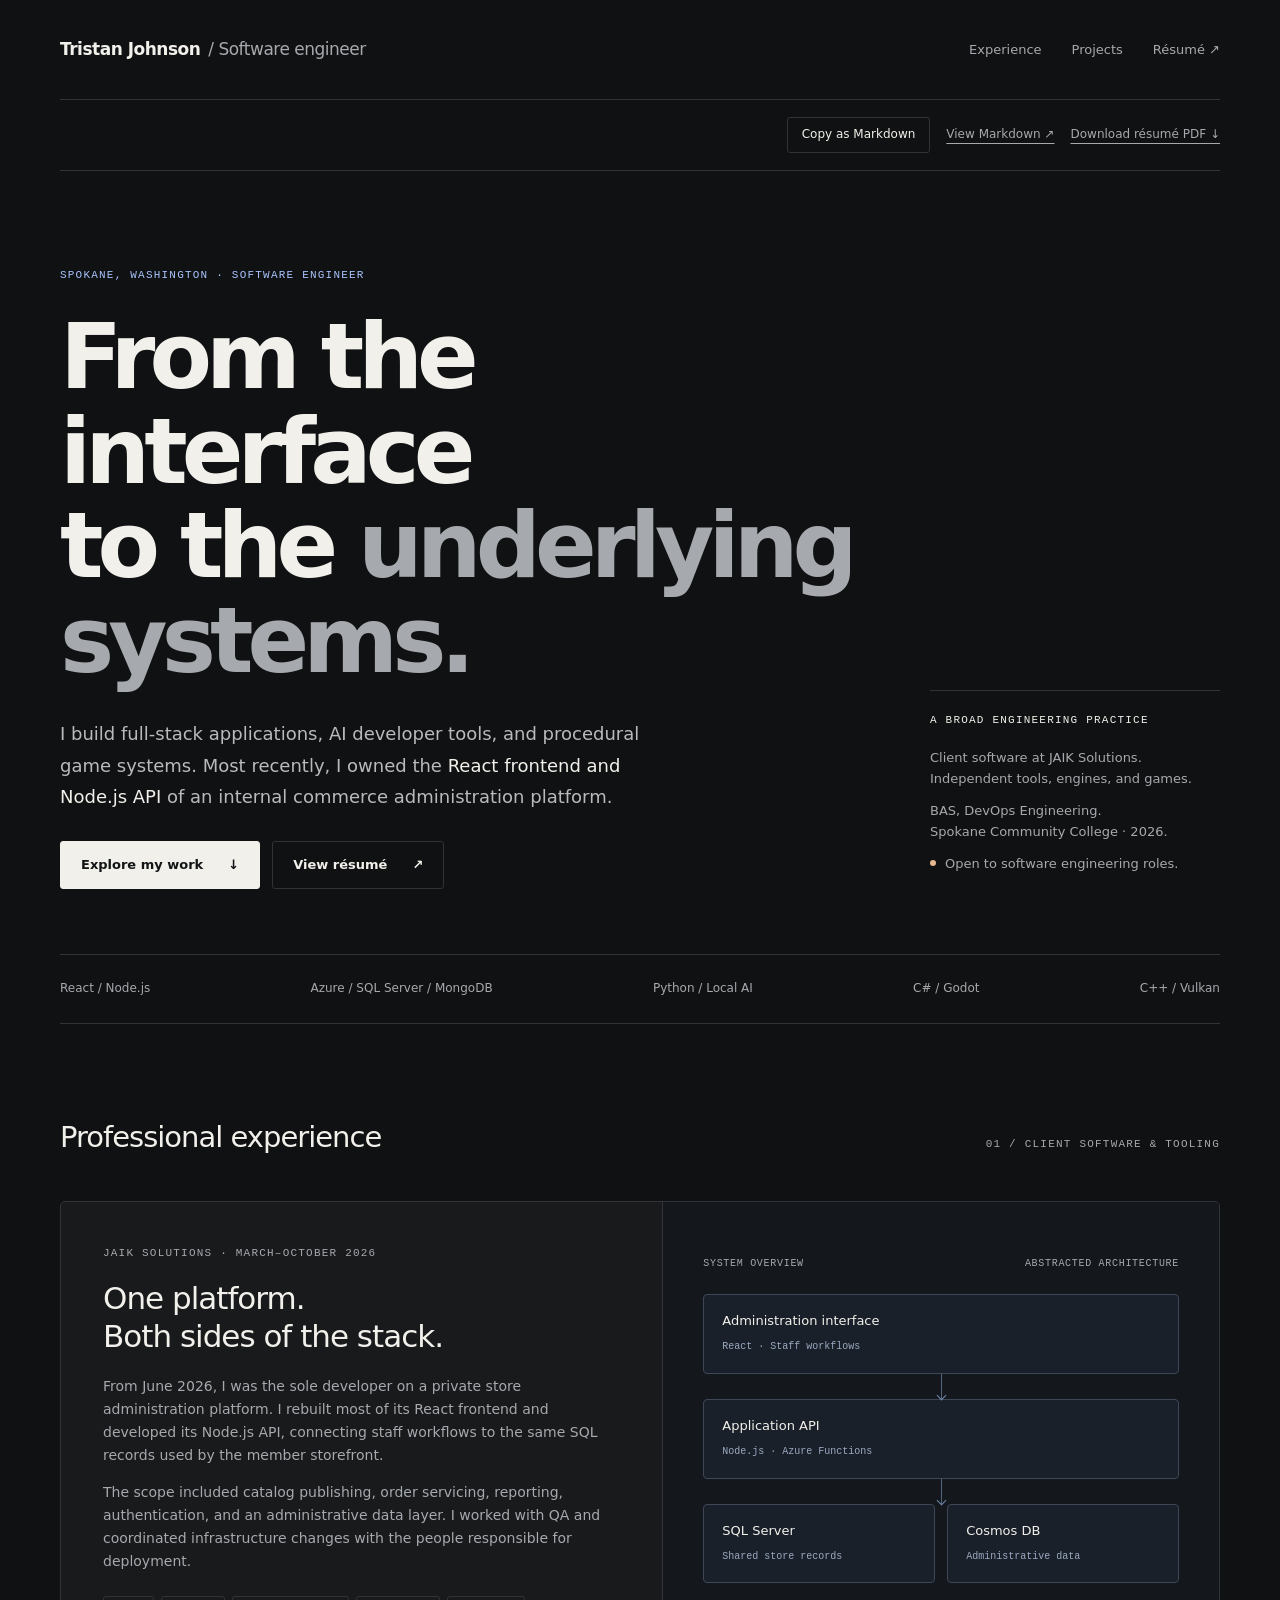
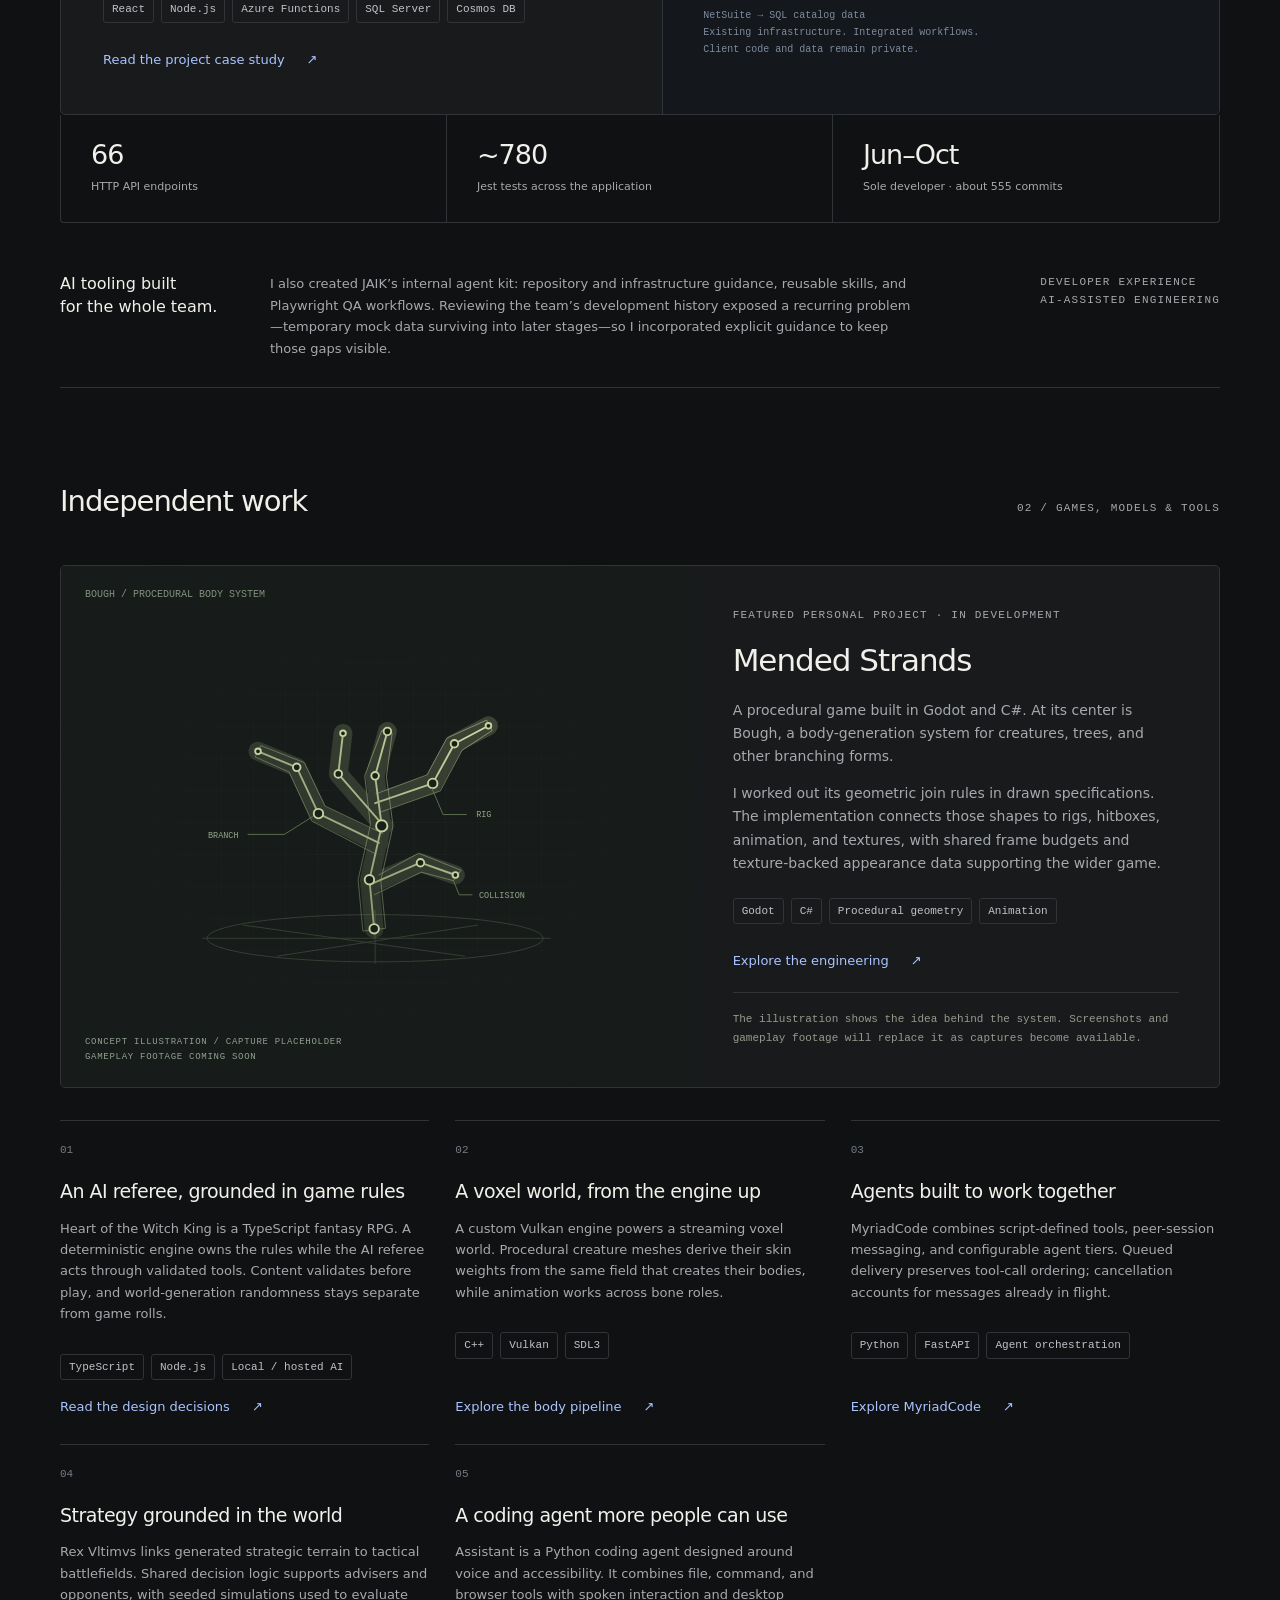
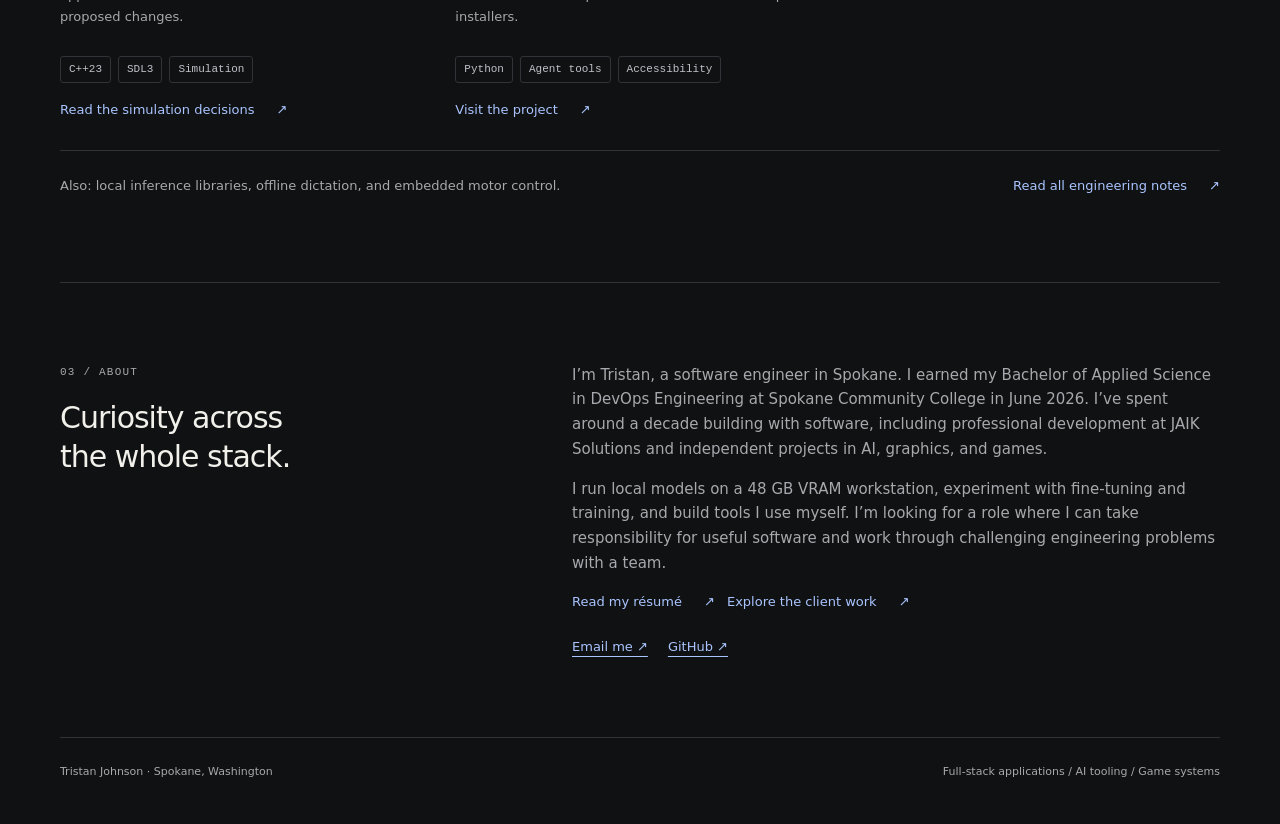
==== index.html @ 7dad7341 "Note teaching range on résumé Co-Authored-By: Claude Opus 5.5 <noreply@anthropic.com>" ====
<!doctype html>
<html lang="en">
<head>
<meta charset="utf-8"><meta name="viewport" content="width=device-width, initial-scale=1">
<meta name="description" content="Tristan Johnson, software engineer in Spokane. Full-stack applications, AI developer tools, and procedural game systems."><meta name="theme-color" content="#101112">
<title>Tristan Johnson — Software Engineer</title><link rel="stylesheet" href="assets/styles.css?v=ff74f25d9eb2">
</head>
<body>
<a class="skip" href="#main">Skip to content</a>
<div class="wrap">
<header class="nav"><a class="brand" href="index.html">Tristan Johnson<span>/ Software engineer</span></a><nav class="nav-links" aria-label="Main navigation"><a href="#work">Experience</a><a href="#projects">Projects</a><a href="resume.html">Résumé <span aria-hidden="true">↗</span></a></nav></header>
<div class="copy-tools portfolio-tools"><button class="print-button" type="button" data-copy-markdown>Copy as Markdown</button><a href="profile.md">View Markdown ↗</a><a href="Tristan-Johnson-Resume.pdf" download>Download résumé PDF ↓</a></div>
<main id="main">
<section class="hero" aria-labelledby="intro">
<div><p class="eyebrow">Spokane, Washington · Software engineer</p><h1 id="intro">From the interface<br>to the <span>underlying<br>systems.</span></h1><p class="hero-copy">I build full-stack applications, AI developer tools, and procedural game systems. Most recently, I owned the <strong>React frontend and Node.js API</strong> of an internal commerce administration platform.</p><div class="actions"><a class="button" href="#work">Explore my work <span aria-hidden="true">↓</span></a><a class="button secondary" href="resume.html">View résumé <span aria-hidden="true">↗</span></a></div></div>
<aside class="hero-aside" aria-label="Background"><span class="label">A broad engineering practice</span><p>Client software at JAIK Solutions.<br>Independent tools, engines, and games.</p><p>BAS, DevOps Engineering.<br>Spokane Community College · 2026.</p><p class="availability"><span class="dot" aria-hidden="true"></span>Open to software engineering roles.</p></aside>
</section>
<div class="capabilities" aria-label="Core technologies"><span>React / Node.js</span><span>Azure / SQL Server / MongoDB</span><span>Python / Local AI</span><span>C# / Godot</span><span>C++ / Vulkan</span></div>
<section class="section" id="work" aria-labelledby="work-heading">
<div class="section-head"><h2 id="work-heading">Professional experience</h2><span class="label">01 / Client software & tooling</span></div>
<article class="case">
<div class="case-copy"><span class="label">JAIK Solutions · March–October 2026</span><h3>One platform.<br>Both sides of the stack.</h3><p>From June 2026, I was the sole developer on a private store administration platform. I rebuilt most of its React frontend and developed its Node.js API, connecting staff workflows to the same SQL records used by the member storefront.</p><p>The scope included catalog publishing, order servicing, reporting, authentication, and an administrative data layer. I worked with QA and coordinated infrastructure changes with the people responsible for deployment.</p><div class="tags"><span>React</span><span>Node.js</span><span>Azure Functions</span><span>SQL Server</span><span>Cosmos DB</span></div><a class="text-link" href="case-study.html">Read the project case study <span aria-hidden="true">↗</span></a></div>
<div class="case-visual"><div class="diagram-head"><span>System overview</span><span>Abstracted architecture</span></div><div class="architecture" role="img" aria-label="React administration interface connects to a Node.js API on Azure Functions, which integrates with existing SQL Server records and administrative Cosmos DB data. NetSuite feeds catalog data into SQL Server."><div class="node"><strong>Administration interface</strong><span>React · Staff workflows</span></div><div class="connector"></div><div class="node"><strong>Application API</strong><span>Node.js · Azure Functions</span></div><div class="connector"></div><div class="data-nodes"><div class="node"><strong>SQL Server</strong><span>Shared store records</span></div><div class="node"><strong>Cosmos DB</strong><span>Administrative data</span></div></div></div><p class="diagram-caption">NetSuite → SQL catalog data<br>Existing infrastructure. Integrated workflows.<br>Client code and data remain private.</p></div>
</article>
<div class="metrics" aria-label="Project scope"><div class="metric"><strong>66</strong><span>HTTP API endpoints</span></div><div class="metric"><strong>~780</strong><span>Jest tests across the application</span></div><div class="metric"><strong>Jun–Oct</strong><span>Sole developer · about 555 commits</span></div></div>
<article class="agent-row"><h3>AI tooling built<br>for the whole team.</h3><p>I also created JAIK’s internal agent kit: repository and infrastructure guidance, reusable skills, and Playwright QA workflows. Reviewing the team’s development history exposed a recurring problem—temporary mock data surviving into later stages—so I incorporated explicit guidance to keep those gaps visible.</p><span class="label">Developer experience<br>AI-assisted engineering</span></article>
</section>
<section class="section" id="projects" aria-labelledby="projects-heading">
<div class="section-head"><h2 id="projects-heading">Independent work</h2><span class="label">02 / Games, models & tools</span></div>
<article class="feature">
<div class="feature-art"><span class="art-id">BOUGH / PROCEDURAL BODY SYSTEM</span>
<svg viewBox="0 0 540 330" xmlns="http://www.w3.org/2000/svg" role="img" aria-label="Illustrative branching skeleton representing procedural bodies; this is a conceptual placeholder, not gameplay."><defs><linearGradient id="branch" x1="0" y1="1" x2="1" y2="0"><stop stop-color="#6e8664"/><stop offset="1" stop-color="#d1dba2"/></linearGradient></defs><g stroke="#687a5d" fill="none" stroke-width="1" opacity=".4"><ellipse cx="268" cy="283" rx="178" ry="25"/><path d="M85 283H454M268 253v57"/><path d="M128 269L363 302M164 302l213-33"/></g><g fill="none" stroke="url(#branch)" stroke-linejoin="round" stroke-linecap="round"><path stroke-width="20" opacity=".2" d="M267 273L262 221L275 164L268 111L281 64M272 182L208 151L185 102L144 85M268 140L329 119L352 77L388 58M263 226L316 203L353 216M277 164L229 109L234 66"/><path stroke-width="2" d="M267 273L262 221L275 164L268 111L281 64M272 182L208 151L185 102L144 85M268 140L329 119L352 77L388 58M263 226L316 203L353 216M277 164L229 109L234 66"/><path stroke-width="1" opacity=".55" d="M255 275L250 221L263 163L257 111L275 63L286 66L280 112L287 164L274 222L279 272ZM269 194L201 159L177 107L141 91L147 79L193 97L215 143L276 172M269 130L323 110L344 71L386 52L392 63L360 84L337 127L272 150M272 216L314 193L359 211L351 222L317 213L267 237"/></g><g fill="#18201b" stroke="#c5d29d" stroke-width="2"><circle cx="267" cy="273" r="5"/><circle cx="262" cy="221" r="5"/><circle cx="275" cy="164" r="6"/><circle cx="268" cy="111" r="4"/><circle cx="281" cy="64" r="4"/><circle cx="208" cy="151" r="5"/><circle cx="185" cy="102" r="4"/><circle cx="144" cy="85" r="3"/><circle cx="329" cy="119" r="5"/><circle cx="352" cy="77" r="4"/><circle cx="388" cy="58" r="3"/><circle cx="316" cy="203" r="4"/><circle cx="353" cy="216" r="3"/><circle cx="229" cy="109" r="4"/><circle cx="234" cy="66" r="3"/></g><g fill="#93a48a" font-family="monospace" font-size="9"><text x="91" y="177">BRANCH</text><text x="375" y="155">RIG</text><text x="378" y="240">COLLISION</text></g><g fill="none" stroke="#607151" stroke-width="1"><path d="M133 173H172L202 154"/><path d="M365 152H340L328 124"/><path d="M371 237H357L351 222"/></g></svg>
<span class="art-label">Concept illustration / capture placeholder<br>Gameplay footage coming soon</span></div>
<div class="feature-copy"><span class="label">Featured personal project · In development</span><h3>Mended Strands</h3><p>A procedural game built in Godot and C#. At its center is Bough, a body-generation system for creatures, trees, and other branching forms.</p><p>I worked out its geometric join rules in drawn specifications. The implementation connects those shapes to rigs, hitboxes, animation, and textures, with shared frame budgets and texture-backed appearance data supporting the wider game.</p><div class="tags"><span>Godot</span><span>C#</span><span>Procedural geometry</span><span>Animation</span></div><a class="text-link" href="engineering.html#mended-strands">Explore the engineering <span aria-hidden="true">↗</span></a><p class="capture-note">The illustration shows the idea behind the system. Screenshots and gameplay footage will replace it as captures become available.</p></div>
</article>
<div class="project-grid">
<article class="project"><span class="number">01</span><h3>An AI referee, grounded in game rules</h3><p>Heart of the Witch King is a TypeScript fantasy RPG. A deterministic engine owns the rules while the AI referee acts through validated tools. Content validates before play, and world-generation randomness stays separate from game rolls.</p><div class="tags"><span>TypeScript</span><span>Node.js</span><span>Local / hosted AI</span></div><a class="text-link" href="engineering.html#heart-of-the-witch-king">Read the design decisions <span aria-hidden="true">↗</span></a></article>
<article class="project"><span class="number">02</span><h3>A voxel world, from the engine up</h3><p>A custom Vulkan engine powers a streaming voxel world. Procedural creature meshes derive their skin weights from the same field that creates their bodies, while animation works across bone roles.</p><div class="tags"><span>C++</span><span>Vulkan</span><span>SDL3</span></div><a class="text-link" href="engineering.html#necromyth">Explore the body pipeline <span aria-hidden="true">↗</span></a></article>
<article class="project"><span class="number">03</span><h3>Agents built to work together</h3><p>MyriadCode combines script-defined tools, peer-session messaging, and configurable agent tiers. Queued delivery preserves tool-call ordering; cancellation accounts for messages already in flight.</p><div class="tags"><span>Python</span><span>FastAPI</span><span>Agent orchestration</span></div><a class="text-link" href="engineering.html#myriadcode">Explore MyriadCode <span aria-hidden="true">↗</span></a></article>
<article class="project"><span class="number">04</span><h3>Strategy grounded in the world</h3><p>Rex Vltimvs links generated strategic terrain to tactical battlefields. Shared decision logic supports advisers and opponents, with seeded simulations used to evaluate proposed changes.</p><div class="tags"><span>C++23</span><span>SDL3</span><span>Simulation</span></div><a class="text-link" href="engineering.html#rex-vltimvs">Read the simulation decisions <span aria-hidden="true">↗</span></a></article>
<article class="project"><span class="number">05</span><h3>A coding agent more people can use</h3><p>Assistant is a Python coding agent designed around voice and accessibility. It combines file, command, and browser tools with spoken interaction and desktop installers.</p><div class="tags"><span>Python</span><span>Agent tools</span><span>Accessibility</span></div><a class="text-link" href="https://tristan367.github.io/basicagent/">Visit the project <span aria-hidden="true">↗</span></a></article>
</div>
<div class="more-work"><p>Also: local inference libraries, offline dictation, and embedded motor control.</p><a class="text-link" href="engineering.html">Read all engineering notes <span aria-hidden="true">↗</span></a></div>
</section>
<section class="about" aria-labelledby="about-heading"><div><span class="label">03 / About</span><h2 id="about-heading">Curiosity across<br>the whole stack.</h2></div><div><p>I’m Tristan, a software engineer in Spokane. I earned my Bachelor of Applied Science in DevOps Engineering at Spokane Community College in June 2026. I’ve spent around a decade building with software, including professional development at JAIK Solutions and independent projects in AI, graphics, and games.</p><p>I run local models on a 48 GB VRAM workstation, experiment with fine-tuning and training, and build tools I use myself. I’m looking for a role where I can take responsibility for useful software and work through challenging engineering problems with a team.</p><div class="actions"><a class="text-link" href="resume.html">Read my résumé <span aria-hidden="true">↗</span></a><a class="text-link" href="case-study.html">Explore the client work <span aria-hidden="true">↗</span></a></div><div class="contact-links"><a href="mailto:t_johnson367@outlook.com">Email me ↗</a><a href="https://github.com/Tristan367">GitHub ↗</a></div></div></section>
</main><footer class="footer"><span>Tristan Johnson · Spokane, Washington</span><span>Full-stack applications / AI tooling / Game systems</span></footer>
</div><script src="assets/copy-markdown.js?v=fa5943f77bb5" defer></script><script src="assets/copy-markdown.js?v=fa5943f77bb5" defer></script><script src="assets/copy-markdown.js?v=fa5943f77bb5" defer></script><script src="assets/copy-markdown.js?v=fa5943f77bb5" defer></script><script src="assets/copy-markdown.js?v=fa5943f77bb5" defer></script><script src="assets/copy-markdown.js?v=fa5943f77bb5" defer></script><script src="assets/copy-markdown.js?v=fa5943f77bb5" defer></script><script src="assets/copy-markdown.js?v=fa5943f77bb5" defer></script><script src="assets/copy-markdown.js?v=fa5943f77bb5" defer></script><script src="assets/copy-markdown.js?v=fa5943f77bb5" defer></script><script src="assets/copy-markdown.js?v=fa5943f77bb5" defer></script><script src="assets/copy-markdown.js?v=fa5943f77bb5" defer></script><script src="assets/copy-markdown.js?v=fa5943f77bb5" defer></script><script id="markdown-source" type="application/json">"# Tristan Johnson\n\nSpokane, Washington \u00b7 t_johnson367@outlook.com \u00b7 509-944-0379 \u00b7 [GitHub](https://github.com/Tristan367) \u00b7 [Portfolio](https://tristan367.github.io/portfolio/)\n\nFull-stack developer. Most recently the sole developer of a company's internal store administration platform: React frontend, Node.js API, and the integration with a production SQL Server database owned by other people. I've been writing software for about ten years, three of them professionally. On my own time I build game engines, procedural systems, and AI developer tools.\n\n## Experience\n\n### JAIK Solutions \u00b7 Full-Stack Developer (Contract)\n\n**March 2026\u2013October 2026 \u00b7 Spokane, Washington**\n\nSole developer from June 2026 on a client's Store Admin platform, which staff use to run a membership storefront's catalog, orders, and reporting. Took over a mock-data prototype, rebuilt most of the frontend, and wrote nearly all of the backend (about 390 of 490 frontend and 165 of 190 backend commits).\n\n- Built a Node.js API on Azure Functions (66 endpoints behind Azure API Management) and moved all 15 of its data layers from seed data to Cosmos DB/Mongoose, with optimistic locking for concurrent edits.\n- Built the publish path from admin drafts into the SQL Server tables the live storefront reads, covering products, prices, variations, bundles, and visibility rules, and invalidated the storefront's Redis cache only when members would see the change.\n- Designed price and stock resolution as admin override, then SQL, then \"unknown,\" never zero, so items without a stock record weren't silently pulled from sale.\n- Made deployed failures visible: a database outage returns a 503 instead of quietly serving demo data. Tracked down a Cosmos DB retryable-writes incompatibility that was breaking every save.\n- Fixed an inverted wildcard check in the permission logic and restricted the developer auth bypass to local environments. Maintained Entra ID/MSAL sign-in and JWT validation.\n- Wrote the team's agent instructions and Playwright QA tooling for AI-assisted development, aimed at a failure I kept seeing: generated code that reports success without actually doing the work.\n\n### VectorNW \u00b7 Web/Game Developer\n\n**October 2024\u2013March 2026 \u00b7 Spokane, Washington**\n\n- Built the frontend of lomp.ai, an early-stage AI marketplace, in Next.js and React from the designer's specs and mockups, deployed on AWS Amplify.\n- Wrote Fetch, the site's browser game, in vanilla JavaScript rendered entirely with CSS, with no canvas: a dog with drag, friction, and skid animations, pixel-perfect collisions, timed levels, and lives.\n- Made pickups cheap by checking only nearby cells of a spatial grid, using a precomputed circle of tile offsets around the player instead of measuring the distance to every bone each frame.\n\n### JAIK Solutions \u00b7 Full-Stack Web Developer\n\n**May 2022\u2013May 2023 \u00b7 Spokane, Washington**\n\n- Built React pages from an existing prototype and implemented Node.js API methods on a small team.\n\n**Also:** Guitar Instructor, Rock School NW, August 2024\u2013March 2026. Taught students from age seven to their sixties.\n\n## Projects\n\n**Mended Strands** \u00b7 Godot, C#. A game built around procedural creatures: one branching body description generates each creature's mesh, skeleton, hitboxes, animation, and textures, so they stay consistent.\n\n**Heart of the Witch King** \u00b7 TypeScript, Node.js, local LLMs. An RPG where a language model narrates but can't cheat: it acts only through validated tools, and a deterministic rules engine decides what actually happens. Runs on local or hosted models.\n\n**Necromyth** \u00b7 C++, Vulkan, SDL3. A voxel game on my own Vulkan engine. Creature skin weights come from the same scalar field that generates the body's surface.\n\n**AI tooling** \u00b7 Python, FastAPI. MyriadCode, a self-hosted multi-agent coding tool that keeps tool calls ordered across messaging and cancellation, and [Assistant](https://tristan367.github.io/basicagent/), a voice-driven coding agent for people who don't use a terminal or mouse.\n\n## Skills\n\n**Web and data:** React, Node.js, REST APIs, Azure Functions, API Management, SQL Server, Cosmos DB/MongoDB, Mongoose, Knex, Redis\n\n**Languages and tools:** JavaScript, TypeScript, Python, C#, C++, Jest, Playwright, Azure DevOps CI, Git, Linux, Godot, Vulkan\n\n## Education\n\n**BAS, DevOps Engineering** (2026) and **AAS, Software Development** (2022) \u00b7 Spokane Community College\n\n\n---\n\n# Store administration, across the stack\n\n**JAIK Solutions \u00b7 Client project \u00b7 June\u2013October 2026**\n\n## The assignment\n\nAn internal store administration app needed to connect staff workflows to an existing member storefront. Its early React prototype relied on mock data. The underlying SQL Server database and infrastructure were already in place, with ownership shared across other team members.\n\nFrom June 2026, I was the sole developer on the administration platform. I rebuilt most of the frontend and developed its Node.js backend almost entirely from scratch. My scope covered the application and its integrations; database schema and production infrastructure permissions remained with their existing owners.\n\n## What I built\n\n- A React interface and an Azure Functions API with approximately 66 HTTP endpoints.\n- Product editing, persistent drafts, autosave, version history, and publishing to the records used by the member storefront.\n- Order placement and servicing for support staff, including order history, cancellations, refunds, and re-ships.\n- Store reporting, product statistics, and settings.\n- An administrative data layer in Azure Cosmos DB using its MongoDB API, integrated with the existing SQL Server system of record and NetSuite-fed catalog data.\n- Authentication and permission-aware workflows, maintained with the company\u2019s Microsoft identity infrastructure.\n\n## The integration problem\n\nSaving an administrative draft and publishing a change to the storefront are different operations. The administration app held editorial and workflow data in its own store, while the member-facing application consumed shared SQL records.\n\nI traced that path across the applications and implemented publishing behavior that moved the intended changes into the storefront\u2019s data, including cache invalidation when appropriate. I coordinated dependencies and environment changes with the teammates who controlled those systems.\n\n## Keeping temporary behavior visible\n\nSome dependencies were still being built, so mock data helped unblock interface development. Over a long development cycle, however, a temporary fallback can start to look like a working integration.\n\nI replaced prototype seed-data paths with persistent storage and real data sources. I also made failure behavior explicit: local development could use a fallback, while deployed database failures needed to surface as failures rather than silently return demonstration data.\n\nThat lesson informed a separate internal agent kit I created for the team. It brought together repository guidance, reusable skills, and Playwright QA workflows, with explicit attention to mock data and operations that appeared successful without completing their work.\n\n## Delivery and collaboration\n\nI worked with the client\u2019s QA process and maintained automated coverage in an application containing approximately 780 Jest tests. When I needed database or deployment changes, I prepared specific handoffs for the people with the required permissions.\n\nBy October 2026, the application was feature-complete and in QA. The result was an integrated administration platform in place of the disconnected prototype, with the frontend, API, and data workflows brought together under my development ownership.\n\n## Technology\n\nReact 18 \u00b7 Node.js \u00b7 Azure Functions \u00b7 Azure API Management \u00b7 SQL Server \u00b7 Azure Cosmos DB / MongoDB API \u00b7 Mongoose \u00b7 Knex \u00b7 Microsoft Entra ID / MSAL \u00b7 Jest \u00b7 Testing Library \u00b7 Playwright \u00b7 Azure DevOps\n\n*This summary describes my technical contributions at a high level. It omits client identity, private source code, customer data, and internal schema and endpoint details.*\n\n\n---\n\n# Engineering decisions behind the projects\n\nThe interesting part of a project is often the decision that makes several systems work together. These are selected examples from my independent work, alongside the professional application described in my client case study.\n\n## Mended Strands: one body description, several connected systems\n\n**Godot \u00b7 C# \u00b7 Procedural geometry \u00b7 In development**\n\nBough describes branching forms such as creatures and trees. Geometry, rigs, collision shapes, animation, and surface patterns are connected through that representation. Changing a body needs to produce a usable result across those systems.\n\nI worked out geometric join rules in drawn specifications: limbs leaving faces or edges, branching end faces, insets, and curved limbs. The implementation includes explicit rules for building those connections. This keeps the shape system extensible beyond a small collection of fixed creature templates.\n\nPerformance is another design constraint. Main-thread construction and uploads share a named frame budget. Per-body appearance values live in a texture-backed table, avoiding the engine\u2019s limited instance-uniform allocation for that data. Seeded world generation and delta saves keep generated content separate from changes made during play.\n\n## Heart of the Witch King: a model can narrate without owning the rules\n\n**TypeScript \u00b7 Node.js \u00b7 Zod \u00b7 Local and hosted models \u00b7 In development**\n\nA language model can describe a room or decide what an innkeeper says. Combat, inventory, travel, and the effects of actions still need consistent rules. The AI referee interacts through tools; the engine owns the resulting state changes.\n\nThe TypeScript project connects to models over a configurable HTTP adapter using a common chat-completions format. That supports local servers such as Ollama or llama.cpp as well as hosted providers. It does not require a TypeScript-native inference binding.\n\nContent loads through a common mod pipeline with explicit define, replace, patch, and remove operations. Zod schemas, dependency checks, and reference validation catch malformed content before play. World-generation randomness is separate from live game rolls, so exploring a generated location does not consume the dice stream reserved for later actions. Node\u2019s test runner and dedicated simulation tools support the growing rules engine.\n\nMy earlier RPG experiments include local image generation and model fine-tuning; those should be distinguished from features currently integrated into this TypeScript version.\n\n## Necromyth: generate skinning from the same field as the body\n\n**C++ \u00b7 Vulkan \u00b7 SDL3 \u00b7 Procedural animation \u00b7 In development**\n\nA parameterized skeleton contributes to a scalar field. Marching cubes turns that field into a connected surface, and the contributions of the bones provide the skin weights. The mesh and the rig share the same underlying construction.\n\nAnimation uses bone roles, such as thigh, foot, spine, or wing, so behavior can apply across differently shaped bodies. The wider game combines streaming density-field terrain with cubic construction blocks and saves player edits as differences from the generated world.\n\nThe Vulkan renderer is a separate engine project. The game\u2019s simulation has also been separated from rendering in several systems. Multiplayer remains an architectural direction; the project status document explicitly identifies the server as a stub, so I do not present it as a working multiplayer game.\n\n## MyriadCode: agents that collaborate without corrupting their conversations\n\n**Python \u00b7 FastAPI \u00b7 SQLite \u00b7 HTMX \u00b7 Agent orchestration**\n\nMyriadCode supports custom tools defined by shell scripts and JSON schemas, peer-session messages, and configurable subagent tiers with their own models, tools, and concurrency limits.\n\nMessage delivery has to preserve the relationship between a model\u2019s tool calls and their results. Busy sessions receive queued messages at turn boundaries. Cancellation also needs to stop an exchange from restarting itself: an already-running sender must not wake another session after the stop operation has cleared its mailbox.\n\nThe interface has its own engineering constraints. Streaming output, expanding blocks, and restored history need to preserve the reader\u2019s position. The project documents the layout invariants behind that behavior and includes browser checks for transcript anchoring.\n\n## Rex Vltimvs: the tactical battle inherits the strategic terrain\n\n**C++23 \u00b7 SDL3 \u00b7 Simulation \u00b7 In development**\n\nThe grand-strategy game generates a world and samples tactical terrain from the location where armies meet. A river on the strategic map therefore constrains the corresponding battle.\n\nShared decision logic supports the adviser, bots, and opponents. The development record includes comparing changes across seeded campaigns and removing a proposed behavior after the measurements did not support it. The value is in making world generation, pathfinding, tactical rules, and strategic decisions agree.\n\n## Assistant: accessibility shapes the architecture\n\n**Python \u00b7 FastAPI \u00b7 Voice interaction \u00b7 Desktop packaging**\n\nAssistant is a coding agent designed for people who may not use a terminal or mouse. Spoken input, local speech output, project management, and installers are part of the main experience.\n\nA project manager handles application-level actions, while each project has its own focused coding assistant. Browser actions can run as a sequence and report outcomes, gathering diagnostic information when an interaction fails. These choices reduce the number of implementation details the user has to manage.\n\n[Visit the Assistant project](https://tristan367.github.io/basicagent/).\n\n## Local inference utilities: persistence and backend boundaries\n\n**ChatGGUF \u00b7 C# / LLamaSharp \u00b7 ImageGGUF \u00b7 Python / stable-diffusion.cpp**\n\nChatGGUF manages local chat sessions and model backend choices. Persisted chat history is the conversation source of truth; cached model state can be reused only when its fingerprint still matches the relevant settings and history. That separates conversational correctness from the performance benefit of loading a KV cache.\n\nImageGGUF exposes local image generation as a library and HTTP service, including progress and busy-state reporting. These are supporting inference tools, separate from the current TypeScript RPG\u2019s HTTP model adapter.\n\n## Soapbox and embedded work: software meets the machine\n\n**Python \u00b7 Offline speech \u00b7 C \u00b7 AVR microcontrollers**\n\nSoapbox runs local Whisper dictation and types into other applications. Packaging has to account for different desktop input mechanisms, including X11 and Wayland. Windows and Linux distributions are described in the project; the macOS code path is not presented as a verified release.\n\nMy RC-car firmware uses an ATmega328P for receiver pulse measurement, two-motor mixing, and motor control. It includes receiver-loss handling and battery voltage states with warning, cutoff, and hysteresis. That work complements my interests in electronics and physical prototyping.\n\n## How I work with AI\n\nI use coding agents throughout development. My role includes choosing the problem and constraints, designing system behavior, supplying geometric and interaction specifications, evaluating results, and deciding which changes earn their place in the project. These examples show the decisions I can discuss and demonstrate in an interview.\n"</script><script src="assets/copy-markdown.js?v=fa5943f77bb5" defer></script></body></html>
---- assets/styles.css ----
:root{color-scheme:dark;--bg:#101112;--surface:#181a1c;--surface2:#202326;--ink:#f1f0eb;--muted:#a6a9ad;--line:#303337;--accent:#a9c4ff;--warm:#e6b990;--max:1160px}*{box-sizing:border-box}html{scroll-behavior:smooth;scroll-padding-top:30px}body{margin:0;background:var(--bg);color:var(--ink);font-family:Inter,ui-sans-serif,system-ui,-apple-system,BlinkMacSystemFont,"Segoe UI",sans-serif;font-size:16px;line-height:1.65;-webkit-font-smoothing:antialiased}a{color:inherit;text-underline-offset:5px}a:hover{color:var(--accent)}a:focus-visible,button:focus-visible{outline:2px solid var(--accent);outline-offset:6px}button{font:inherit}::selection{background:#a9c4ff;color:#101112}.wrap{width:min(var(--max),calc(100% - 80px));margin-inline:auto}.skip{position:fixed;top:-80px;left:20px;background:var(--ink);color:var(--bg);padding:10px;z-index:10}.skip:focus{top:15px}.nav{display:flex;align-items:center;justify-content:space-between;gap:24px;min-height:100px;border-bottom:1px solid var(--line)}.brand{text-decoration:none;font-size:17px;font-weight:650;letter-spacing:-.5px}.brand span{color:var(--muted);font-weight:400;margin-left:8px}.nav-links{display:flex;gap:30px;font-size:13px}.nav-links a{text-decoration:none;color:var(--muted)}.nav-links a:hover{color:var(--ink)}.eyebrow,.label,.mono{font-family:ui-monospace,SFMono-Regular,Consolas,monospace;font-size:11px;letter-spacing:.11em;text-transform:uppercase}.eyebrow{color:var(--accent);margin:0 0 26px}.hero{padding:95px 0 65px;display:grid;grid-template-columns:1fr 290px;gap:65px;align-items:end}h1,h2,h3,p{margin-top:0}h1{font-size:clamp(52px,7.2vw,91px);line-height:1.04;letter-spacing:-.065em;font-weight:550;margin-bottom:30px}h1 span{color:var(--muted)}.hero-copy{max-width:610px;font-size:18px;color:#b8bbbe;line-height:1.75;margin-bottom:28px}.hero-copy strong{color:var(--ink);font-weight:500}.button{display:inline-flex;align-items:center;justify-content:center;gap:25px;min-height:48px;padding:11px 20px;background:var(--ink);color:#121416;text-decoration:none;border:1px solid var(--ink);border-radius:3px;font-size:13px;font-weight:600}.button:hover{background:var(--accent);border-color:var(--accent);color:#101112}.button.secondary{background:transparent;color:var(--ink);border-color:var(--line)}.actions{display:flex;align-items:center;gap:12px;flex-wrap:wrap}.hero-aside{border-top:1px solid var(--line);padding-top:20px;margin-bottom:5px}.hero-aside p{font-size:13px;color:var(--muted);margin:10px 0}.hero-aside .label{color:var(--ink)}.availability{display:flex;gap:9px;align-items:center}.dot{width:6px;height:6px;border-radius:50%;background:var(--warm);flex-shrink:0}.capabilities{display:flex;justify-content:space-between;gap:15px;padding:24px 0;border-block:1px solid var(--line);color:var(--muted);font-size:12px}.section{padding-top:90px}.section-head{display:flex;justify-content:space-between;gap:30px;align-items:baseline;margin-bottom:30px}.section-head h2{font-size:29px;font-weight:500;letter-spacing:-1px;margin:0}.section-head .label{color:var(--muted)}.case{display:grid;grid-template-columns:1.08fr 1fr;background:var(--surface);border:1px solid var(--line);border-radius:5px;overflow:hidden}.case-copy{padding:42px}.label{color:var(--muted);margin-bottom:18px;display:block}.case h3,.feature h3{font-size:31px;line-height:1.22;font-weight:500;letter-spacing:-1px;margin-bottom:19px}.case-copy p,.feature-copy p,.project p,.about p{color:var(--muted);font-size:14px}.tags{display:flex;flex-wrap:wrap;gap:7px;margin:23px 0}.tags span{border:1px solid var(--line);border-radius:3px;padding:3px 8px;font:11px/1.7 ui-monospace,monospace;color:#bfc3c9}.text-link{font-size:13px;text-decoration:none;color:var(--accent);display:inline-flex;gap:22px;align-items:center}.case-visual{background:#14171b;padding:40px;display:flex;flex-direction:column;justify-content:center;border-left:1px solid var(--line)}.diagram-head{display:flex;justify-content:space-between;color:var(--muted);font:10px ui-monospace,monospace;letter-spacing:.07em;text-transform:uppercase;margin-bottom:25px}.architecture{display:flex;flex-direction:column;align-items:center}.node{width:100%;padding:15px 18px;border:1px solid #3e4757;background:#1a2029;border-radius:4px}.node strong{display:block;font-size:13px;font-weight:500}.node span{font:10px ui-monospace,monospace;color:#9aa9c1}.connector{height:25px;width:1px;background:#53637d;position:relative}.connector:after{content:'';position:absolute;bottom:0;left:-3px;width:6px;height:6px;border-right:1px solid #7187aa;border-bottom:1px solid #7187aa;transform:rotate(45deg)}.data-nodes{display:grid;grid-template-columns:1fr 1fr;gap:12px;width:100%}.diagram-caption{margin:24px 0 0!important;font:10px/1.7 ui-monospace,monospace!important;color:#7e8b9e!important}.metrics{display:grid;grid-template-columns:repeat(3,1fr);border:1px solid var(--line);border-top:0;border-radius:0 0 4px 4px}.metric{padding:24px 30px;border-right:1px solid var(--line)}.metric:last-child{border:0}.metric strong{font-size:27px;font-weight:450;letter-spacing:-1px;display:block;line-height:1.2}.metric span{font-size:11px;color:var(--muted)}.agent-row{margin-top:22px;display:grid;grid-template-columns:180px 1fr auto;gap:30px;padding:28px 0;border-bottom:1px solid var(--line);align-items:start}.agent-row h3{font-size:16px;font-weight:500;line-height:1.4;margin:0}.agent-row p{font-size:13px;color:var(--muted);max-width:650px;margin:0}.feature{display:grid;grid-template-columns:1.2fr 1fr;border:1px solid var(--line);border-radius:5px;overflow:hidden;background:var(--surface)}.feature-art{position:relative;min-height:370px;background:#171b19;overflow:hidden;display:flex;align-items:center;justify-content:center}.feature-art:before{content:'';position:absolute;inset:0;background-image:linear-gradient(#667c6310 1px,transparent 1px),linear-gradient(90deg,#667c6310 1px,transparent 1px);background-size:32px 32px;mask-image:radial-gradient(ellipse,black,transparent 90%)}.feature-art svg{width:90%;max-width:510px;height:auto;position:relative}.art-label{position:absolute;left:24px;bottom:22px;font:9px/1.7 ui-monospace,monospace;color:#91a091;text-transform:uppercase;letter-spacing:.08em}.art-id{position:absolute;top:23px;left:24px;font:10px ui-monospace,monospace;color:#81917f}.feature-copy{padding:40px;align-self:center}.capture-note{font:11px/1.7 ui-monospace,monospace!important;color:#9a998d!important;border-top:1px solid var(--line);padding-top:17px;margin-bottom:0}.project-grid{display:grid;grid-template-columns:repeat(3,1fr);gap:26px;margin-top:32px}.project{border-top:1px solid var(--line);padding-top:23px}.project .number{font:11px ui-monospace,monospace;color:#747b86;margin-bottom:20px;display:block}.project h3{font-size:19px;font-weight:500;letter-spacing:-.5px;margin-bottom:10px}.project p{font-size:13px}.project .tags{margin:16px 0}.about{display:grid;grid-template-columns:1fr 1.5fr;gap:80px;padding:80px 0;border-top:1px solid var(--line);margin-top:85px}.about h2{font-size:30px;font-weight:500;letter-spacing:-1px;line-height:1.3}.about p{font-size:15px}.about .label{margin-bottom:17px}.footer{padding:25px 0 40px;border-top:1px solid var(--line);display:flex;justify-content:space-between;gap:20px;font-size:11px;color:var(--muted)}.doc{max-width:850px;padding:65px 0 90px}.doc h1{font-size:58px;margin-bottom:24px}.doc h2{font-size:23px;font-weight:500;letter-spacing:-.5px;margin-top:40px}.doc h3{font-size:17px;margin-top:28px;font-weight:550}.doc p,.doc li{color:#bec1c5;font-size:15px}.doc li{padding-left:4px;margin-bottom:9px}.doc ul{padding-left:19px}.doc strong{color:var(--ink);font-weight:550}.doc .doc-meta{color:var(--muted);font-size:13px;margin-bottom:35px}.doc-bar{display:flex;justify-content:space-between;gap:20px;align-items:center;margin-bottom:40px}.doc-bar a{font-size:13px}.print-button{background:transparent;border:1px solid var(--line);border-radius:3px;color:var(--ink);padding:7px 14px;cursor:pointer;font-size:12px}.draft-note{border-left:2px solid var(--warm);padding:12px 20px;background:var(--surface);font-size:12px!important;color:var(--muted)!important;margin-bottom:35px}.doc-footer{margin-top:50px;padding-top:20px;border-top:1px solid var(--line);font:11px ui-monospace,monospace;color:var(--muted)}@media(min-width:1440px){.hero{padding-top:115px}}@media(max-width:900px){.hero{grid-template-columns:1fr;gap:30px;padding-top:65px}.hero-aside{max-width:none;display:flex;gap:30px;flex-wrap:wrap}.hero-aside p{margin:0}.case,.feature{grid-template-columns:1fr}.case-visual{border-left:0;border-top:1px solid var(--line)}.architecture{max-width:500px;width:100%;margin:auto}.feature-art{min-height:330px}.project-grid{grid-template-columns:1fr}.project{display:grid;grid-template-columns:35px 1fr;gap:0 18px}.project> :not(.number){grid-column:2}.project .number{grid-row:1/5}.about{gap:35px}.capabilities{flex-wrap:wrap;justify-content:flex-start;gap:12px 25px}.agent-row{grid-template-columns:1fr 2fr}.agent-row .label{display:none}}@media(max-width:560px){.wrap{width:calc(100% - 40px)}.nav{min-height:80px}.brand span{display:none}.nav-links{gap:19px;font-size:12px}.nav-links .desktop{display:none}.hero{padding:52px 0 38px}h1{font-size:54px}.hero-copy{font-size:16px}.hero-aside{display:block}.hero-aside p{margin:8px 0}.section{padding-top:57px}.section-head{align-items:start;gap:15px}.section-head h2{font-size:25px}.section-head .label{font-size:9px;text-align:right;max-width:100px}.case-copy,.feature-copy{padding:27px}.case h3,.feature h3{font-size:28px}.case-visual{padding:25px}.metrics{grid-template-columns:1fr}.metric{display:flex;gap:18px;align-items:center;padding:17px 25px;border-right:0;border-bottom:1px solid var(--line)}.metric strong{min-width:85px;font-size:24px}.agent-row{grid-template-columns:1fr;gap:10px}.feature-art{min-height:290px}.about{grid-template-columns:1fr;gap:15px;margin-top:55px;padding:48px 0}.footer{flex-direction:column;gap:8px}.doc{padding-top:35px}.doc h1{font-size:42px}.doc-bar{margin-bottom:30px}}@media(prefers-reduced-motion:reduce){html{scroll-behavior:auto}}@media print{@page{margin:15mm}.nav,.doc-bar,.draft-note,.footer{display:none}.wrap{width:100%}.doc{max-width:none;padding:0}.doc h1{font-size:30px}.doc h2{font-size:17px;margin-top:20px;break-after:avoid}.doc h3{font-size:13px;break-after:avoid}.doc p,.doc li{font-size:10px;line-height:1.45}.doc li{margin-bottom:5px}body{-webkit-print-color-adjust:exact;print-color-adjust:exact}.doc-footer{font-size:9px}}
.copy-tools{display:flex;align-items:center;gap:16px;flex-wrap:wrap}.copy-tools a{font-size:12px;color:var(--muted)}.portfolio-tools{padding:17px 0;justify-content:flex-end;border-bottom:1px solid var(--line)}.contact-links{display:flex;gap:20px;flex-wrap:wrap;margin-top:24px;font-size:13px;color:var(--accent)}.education-line{font-size:13px!important;color:var(--ink)!important}@media(max-width:560px){.portfolio-tools{justify-content:flex-start}.doc-bar{flex-wrap:wrap}.contact-links{gap:12px}}@media print{.copy-tools{display:none}}
.more-work{margin-top:30px;border-top:1px solid var(--line);padding-top:24px;display:flex;justify-content:space-between;gap:20px;align-items:baseline}.more-work p{font-size:13px;color:var(--muted);margin:0}.feature-copy>.text-link{margin-bottom:20px}.project-grid .project{display:flex;flex-direction:column}.project-grid .project>.text-link{margin-top:auto}.doc h2:target{color:var(--accent)}@media(max-width:560px){.more-work{flex-direction:column;gap:12px}}
@media(max-width:560px){.nav{gap:14px}.brand{font-size:14px;white-space:nowrap}.nav-links{font-size:11px;gap:14px;white-space:nowrap}}

@media print{@page{size:Letter;margin:14mm}.doc h1{font-size:25pt;margin-bottom:10px}.doc h2{font-size:13pt;margin-top:17px;margin-bottom:8px}.doc h3{font-size:11pt;margin-top:13px;margin-bottom:6px}.doc p,.doc li{font-size:10.5pt;line-height:1.35}.doc p{margin-bottom:9px}.doc li{margin-bottom:5px}.doc ul{margin-top:6px;margin-bottom:10px}.doc-footer{display:none}}

@media print{.skip{display:none!important}}

@media print{:root{--bg:#fff;--ink:#111;--muted:#444;--line:#ccc;--accent:#1d4ed8}body{background:#fff;color:#111}.doc p,.doc li{color:#222}.doc strong{color:#111}.doc a{color:#1d4ed8}.doc h1{margin-bottom:4px}.doc h2{border-bottom:1px solid #ccc;padding-bottom:2px}}
@media print{@page{size:Letter;margin:10mm 12mm}html,body{background:#fff!important}.doc h1{font-size:20pt;margin-bottom:2px}.doc h2{font-size:11.5pt;margin-top:9px;margin-bottom:5px}.doc h3{font-size:10pt;margin-top:7px;margin-bottom:1px}.doc p,.doc li{font-size:9.3pt;line-height:1.28}.doc p{margin-bottom:4px}.doc li{margin-bottom:2px}.doc ul{margin-top:2px;margin-bottom:4px}}
@media print{:root{color-scheme:light}@page{margin:9mm 12mm}.doc p,.doc li{line-height:1.25}}
@media print{.doc p,.doc li{font-size:9pt;line-height:1.22}.doc h2{margin-top:7px;margin-bottom:3px}.doc h3{margin-top:5px}.doc h1{font-size:18pt}}
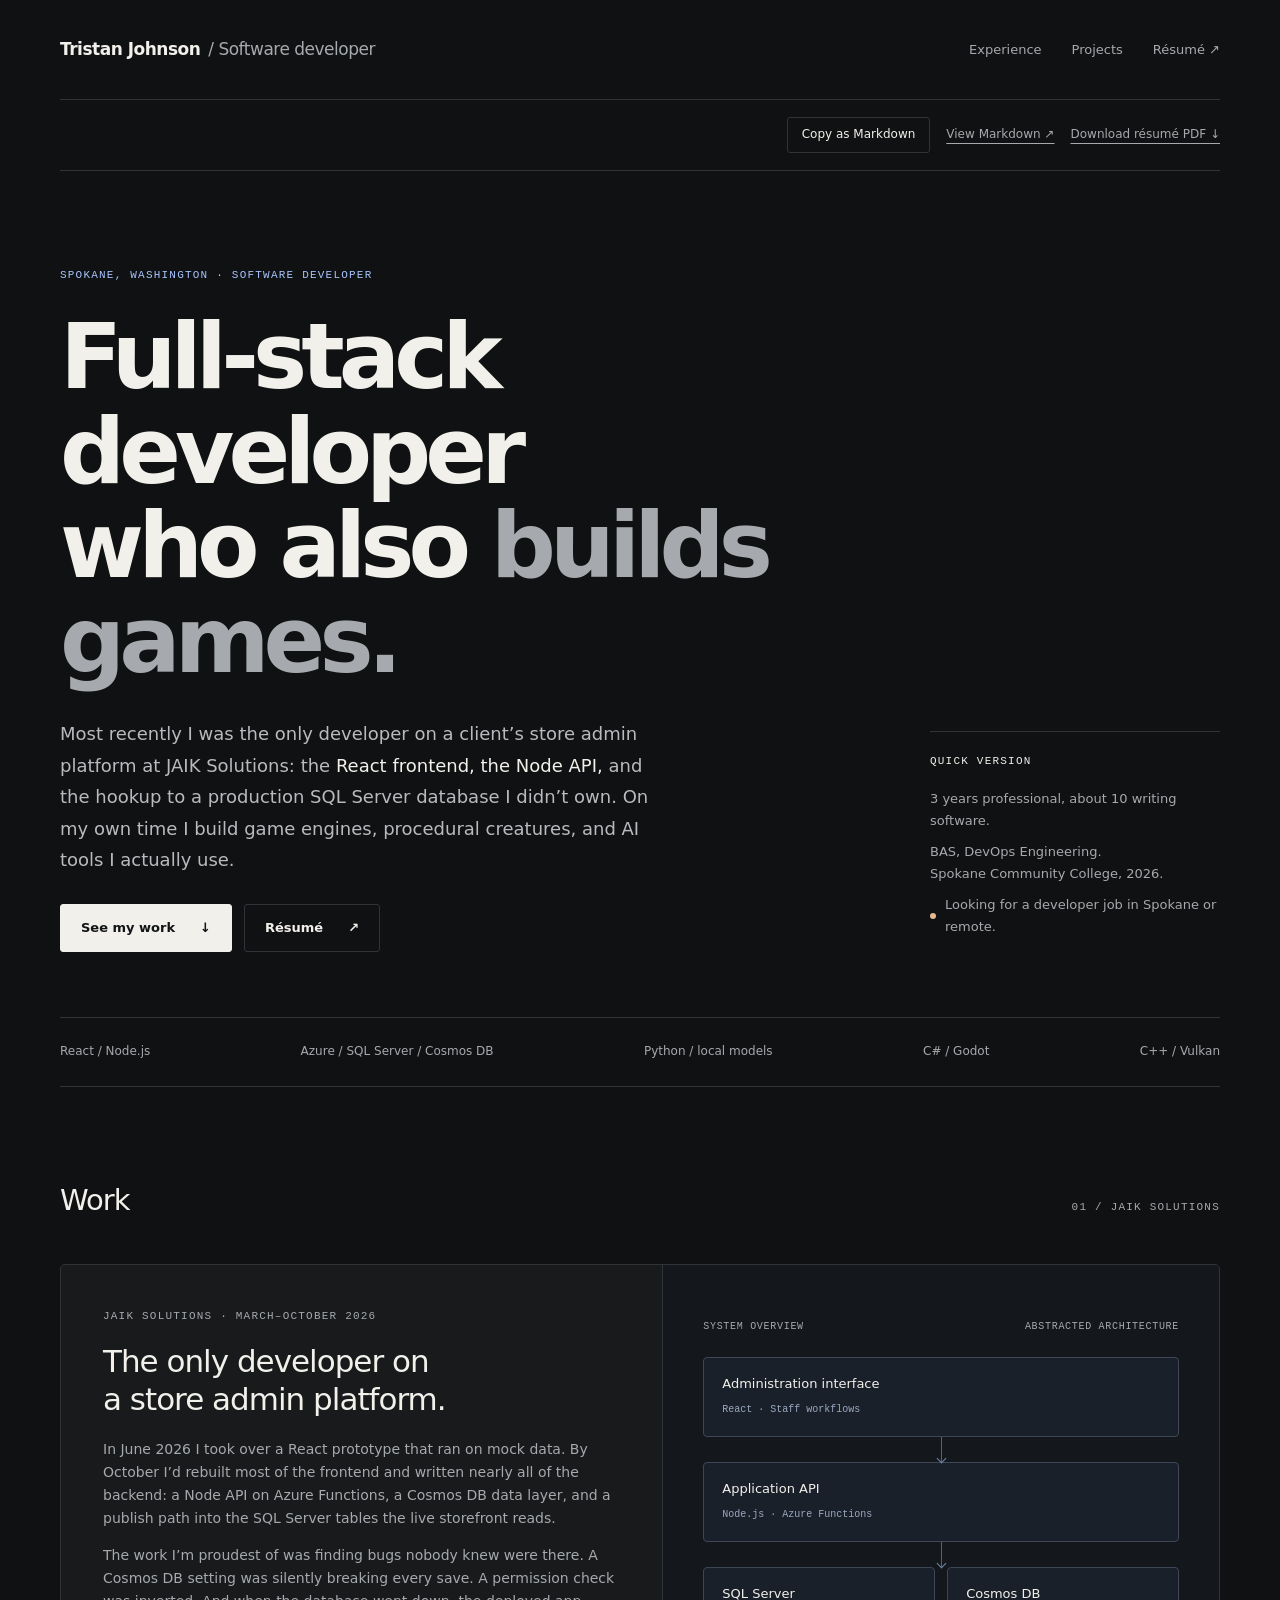
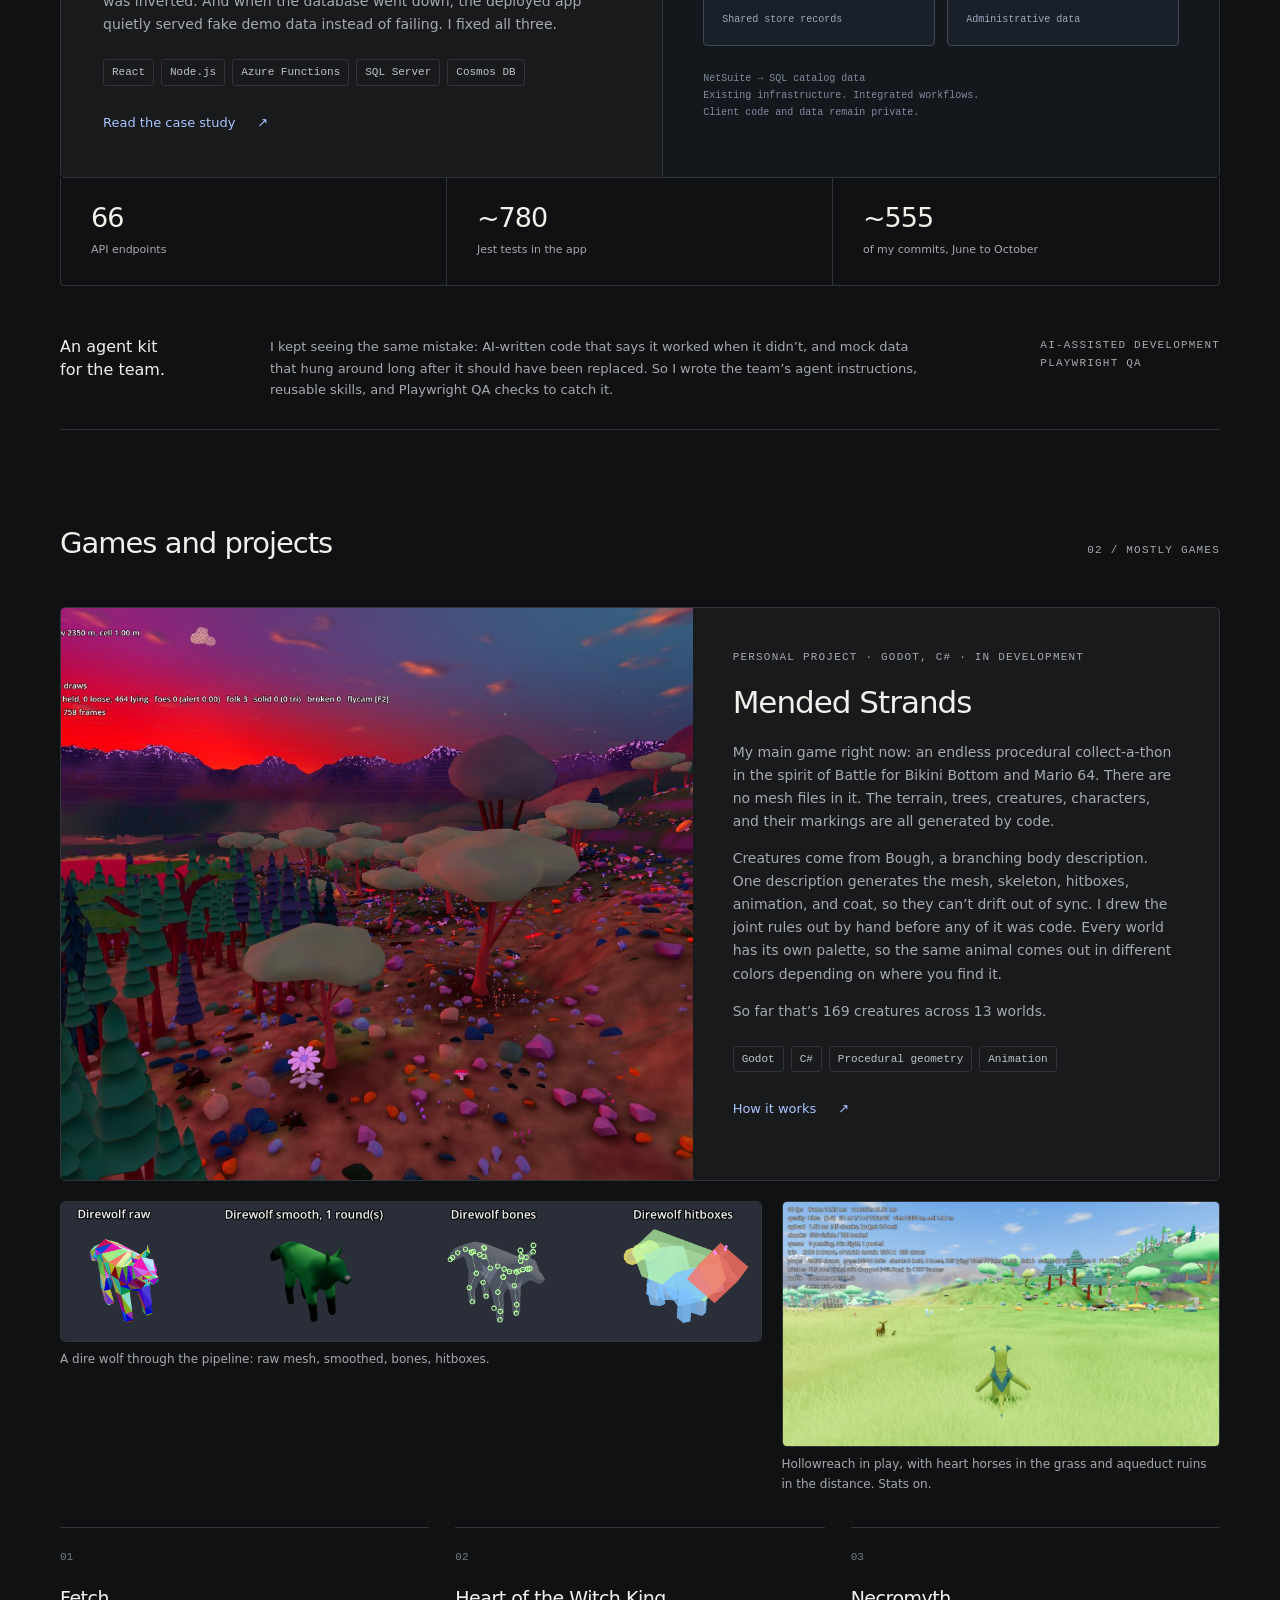
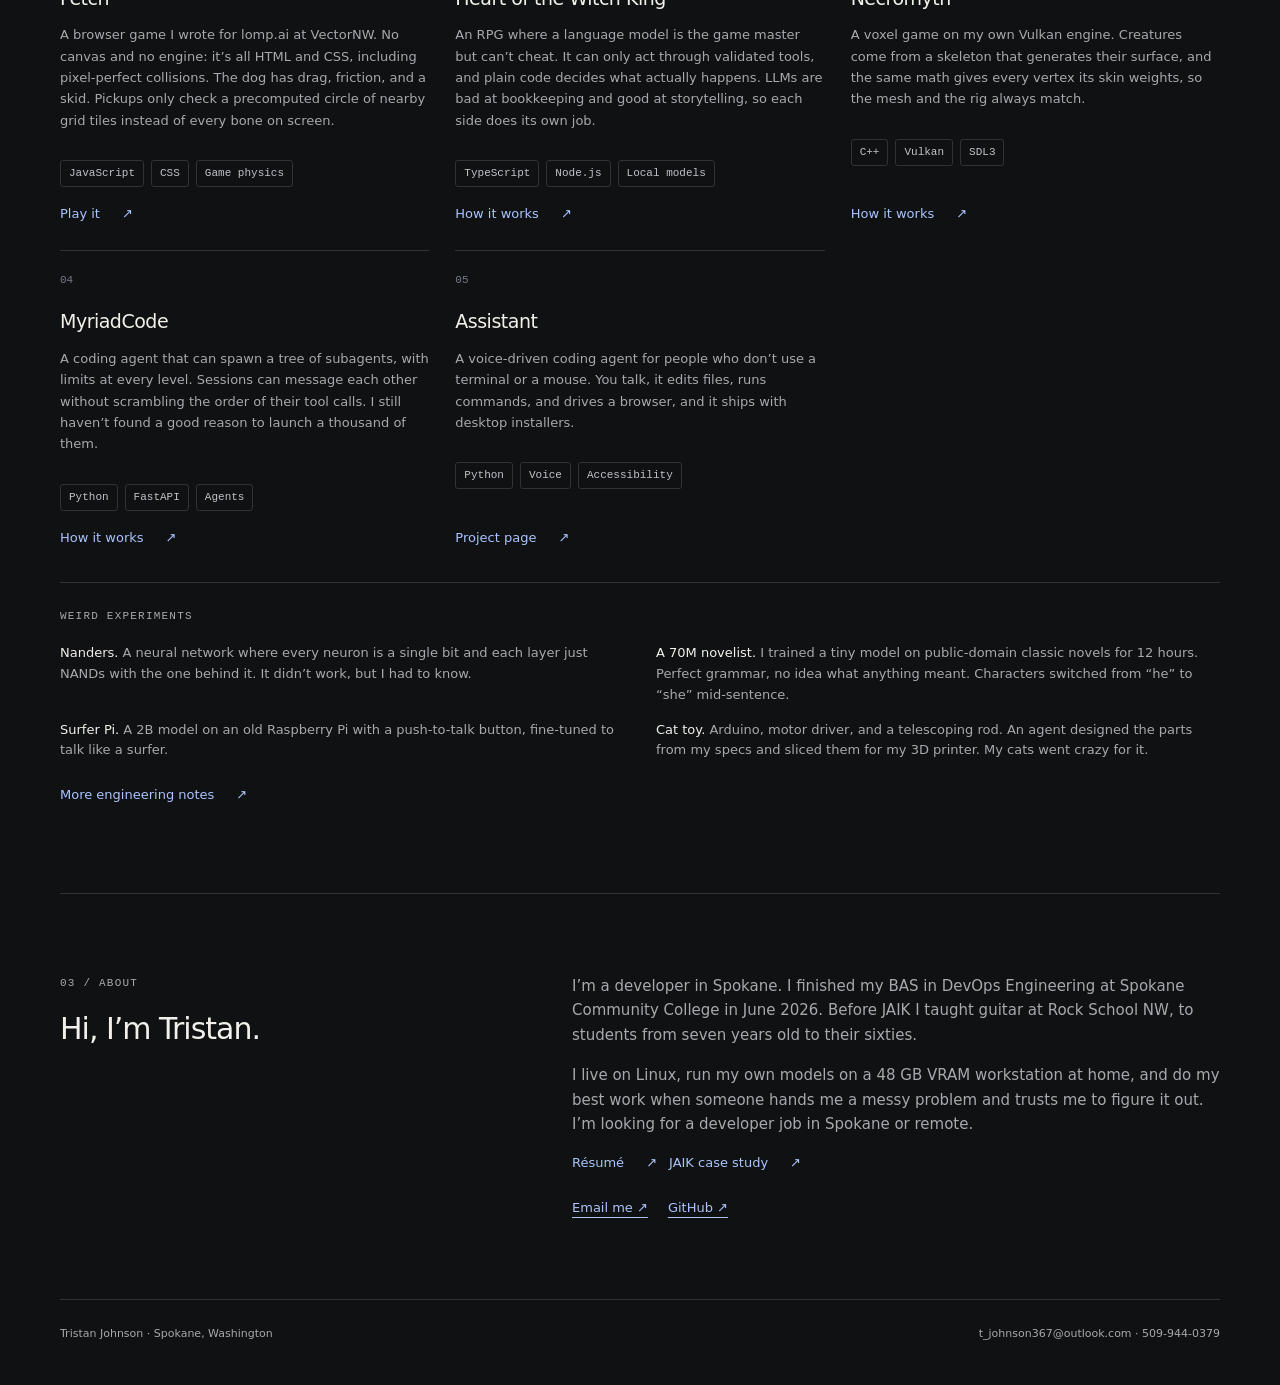
==== commit ac0ac3c7: "Rewrite portfolio in plain language and add Mended Strands captures Co-Authored-By: Claude Opus 5.5 " ====
--- a/index.html
+++ b/index.html
@@ -2,46 +2,53 @@
 <html lang="en">
 <head>
 <meta charset="utf-8"><meta name="viewport" content="width=device-width, initial-scale=1">
-<meta name="description" content="Tristan Johnson, software engineer in Spokane. Full-stack applications, AI developer tools, and procedural game systems."><meta name="theme-color" content="#101112">
-<title>Tristan Johnson — Software Engineer</title><link rel="stylesheet" href="assets/styles.css?v=ff74f25d9eb2">
+<meta name="description" content="Tristan Johnson, full-stack developer in Spokane. Client work on a React and Node store admin platform, plus games, engines, and AI tools."><meta name="theme-color" content="#101112">
+<title>Tristan Johnson — Software Developer</title><link rel="stylesheet" href="assets/styles.css?v=5cecab1a8053">
 </head>
 <body>
 <a class="skip" href="#main">Skip to content</a>
 <div class="wrap">
-<header class="nav"><a class="brand" href="index.html">Tristan Johnson<span>/ Software engineer</span></a><nav class="nav-links" aria-label="Main navigation"><a href="#work">Experience</a><a href="#projects">Projects</a><a href="resume.html">Résumé <span aria-hidden="true">↗</span></a></nav></header>
+<header class="nav"><a class="brand" href="index.html">Tristan Johnson<span>/ Software developer</span></a><nav class="nav-links" aria-label="Main navigation"><a href="#work">Experience</a><a href="#projects">Projects</a><a href="resume.html">Résumé <span aria-hidden="true">↗</span></a></nav></header>
 <div class="copy-tools portfolio-tools"><button class="print-button" type="button" data-copy-markdown>Copy as Markdown</button><a href="profile.md">View Markdown ↗</a><a href="Tristan-Johnson-Resume.pdf" download>Download résumé PDF ↓</a></div>
 <main id="main">
 <section class="hero" aria-labelledby="intro">
-<div><p class="eyebrow">Spokane, Washington · Software engineer</p><h1 id="intro">From the interface<br>to the <span>underlying<br>systems.</span></h1><p class="hero-copy">I build full-stack applications, AI developer tools, and procedural game systems. Most recently, I owned the <strong>React frontend and Node.js API</strong> of an internal commerce administration platform.</p><div class="actions"><a class="button" href="#work">Explore my work <span aria-hidden="true">↓</span></a><a class="button secondary" href="resume.html">View résumé <span aria-hidden="true">↗</span></a></div></div>
-<aside class="hero-aside" aria-label="Background"><span class="label">A broad engineering practice</span><p>Client software at JAIK Solutions.<br>Independent tools, engines, and games.</p><p>BAS, DevOps Engineering.<br>Spokane Community College · 2026.</p><p class="availability"><span class="dot" aria-hidden="true"></span>Open to software engineering roles.</p></aside>
+<div><p class="eyebrow">Spokane, Washington · Software developer</p><h1 id="intro">Full-stack developer<br>who also <span>builds games.</span></h1><p class="hero-copy">Most recently I was the only developer on a client&rsquo;s store admin platform at JAIK Solutions: the <strong>React frontend, the Node API,</strong> and the hookup to a production SQL Server database I didn&rsquo;t own. On my own time I build game engines, procedural creatures, and AI tools I actually use.</p><div class="actions"><a class="button" href="#work">See my work <span aria-hidden="true">↓</span></a><a class="button secondary" href="resume.html">Résumé <span aria-hidden="true">↗</span></a></div></div>
+<aside class="hero-aside" aria-label="Background"><span class="label">Quick version</span><p>3 years professional, about 10 writing software.</p><p>BAS, DevOps Engineering.<br>Spokane Community College, 2026.</p><p class="availability"><span class="dot" aria-hidden="true"></span>Looking for a developer job in Spokane or remote.</p></aside>
 </section>
-<div class="capabilities" aria-label="Core technologies"><span>React / Node.js</span><span>Azure / SQL Server / MongoDB</span><span>Python / Local AI</span><span>C# / Godot</span><span>C++ / Vulkan</span></div>
+<div class="capabilities" aria-label="Core technologies"><span>React / Node.js</span><span>Azure / SQL Server / Cosmos DB</span><span>Python / local models</span><span>C# / Godot</span><span>C++ / Vulkan</span></div>
 <section class="section" id="work" aria-labelledby="work-heading">
-<div class="section-head"><h2 id="work-heading">Professional experience</h2><span class="label">01 / Client software & tooling</span></div>
+<div class="section-head"><h2 id="work-heading">Work</h2><span class="label">01 / JAIK Solutions</span></div>
 <article class="case">
-<div class="case-copy"><span class="label">JAIK Solutions · March–October 2026</span><h3>One platform.<br>Both sides of the stack.</h3><p>From June 2026, I was the sole developer on a private store administration platform. I rebuilt most of its React frontend and developed its Node.js API, connecting staff workflows to the same SQL records used by the member storefront.</p><p>The scope included catalog publishing, order servicing, reporting, authentication, and an administrative data layer. I worked with QA and coordinated infrastructure changes with the people responsible for deployment.</p><div class="tags"><span>React</span><span>Node.js</span><span>Azure Functions</span><span>SQL Server</span><span>Cosmos DB</span></div><a class="text-link" href="case-study.html">Read the project case study <span aria-hidden="true">↗</span></a></div>
+<div class="case-copy"><span class="label">JAIK Solutions · March–October 2026</span><h3>The only developer on<br>a store admin platform.</h3><p>In June 2026 I took over a React prototype that ran on mock data. By October I&rsquo;d rebuilt most of the frontend and written nearly all of the backend: a Node API on Azure Functions, a Cosmos DB data layer, and a publish path into the SQL Server tables the live storefront reads.</p><p>The work I&rsquo;m proudest of was finding bugs nobody knew were there. A Cosmos DB setting was silently breaking every save. A permission check was inverted. And when the database went down, the deployed app quietly served fake demo data instead of failing. I fixed all three.</p><div class="tags"><span>React</span><span>Node.js</span><span>Azure Functions</span><span>SQL Server</span><span>Cosmos DB</span></div><a class="text-link" href="case-study.html">Read the case study <span aria-hidden="true">↗</span></a></div>
 <div class="case-visual"><div class="diagram-head"><span>System overview</span><span>Abstracted architecture</span></div><div class="architecture" role="img" aria-label="React administration interface connects to a Node.js API on Azure Functions, which integrates with existing SQL Server records and administrative Cosmos DB data. NetSuite feeds catalog data into SQL Server."><div class="node"><strong>Administration interface</strong><span>React · Staff workflows</span></div><div class="connector"></div><div class="node"><strong>Application API</strong><span>Node.js · Azure Functions</span></div><div class="connector"></div><div class="data-nodes"><div class="node"><strong>SQL Server</strong><span>Shared store records</span></div><div class="node"><strong>Cosmos DB</strong><span>Administrative data</span></div></div></div><p class="diagram-caption">NetSuite → SQL catalog data<br>Existing infrastructure. Integrated workflows.<br>Client code and data remain private.</p></div>
 </article>
-<div class="metrics" aria-label="Project scope"><div class="metric"><strong>66</strong><span>HTTP API endpoints</span></div><div class="metric"><strong>~780</strong><span>Jest tests across the application</span></div><div class="metric"><strong>Jun–Oct</strong><span>Sole developer · about 555 commits</span></div></div>
-<article class="agent-row"><h3>AI tooling built<br>for the whole team.</h3><p>I also created JAIK’s internal agent kit: repository and infrastructure guidance, reusable skills, and Playwright QA workflows. Reviewing the team’s development history exposed a recurring problem—temporary mock data surviving into later stages—so I incorporated explicit guidance to keep those gaps visible.</p><span class="label">Developer experience<br>AI-assisted engineering</span></article>
+<div class="metrics" aria-label="Project scope"><div class="metric"><strong>66</strong><span>API endpoints</span></div><div class="metric"><strong>~780</strong><span>Jest tests in the app</span></div><div class="metric"><strong>~555</strong><span>of my commits, June to October</span></div></div>
+<article class="agent-row"><h3>An agent kit<br>for the team.</h3><p>I kept seeing the same mistake: AI-written code that says it worked when it didn&rsquo;t, and mock data that hung around long after it should have been replaced. So I wrote the team&rsquo;s agent instructions, reusable skills, and Playwright QA checks to catch it.</p><span class="label">AI-assisted development<br>Playwright QA</span></article>
 </section>
 <section class="section" id="projects" aria-labelledby="projects-heading">
-<div class="section-head"><h2 id="projects-heading">Independent work</h2><span class="label">02 / Games, models & tools</span></div>
+<div class="section-head"><h2 id="projects-heading">Games and projects</h2><span class="label">02 / Mostly games</span></div>
 <article class="feature">
-<div class="feature-art"><span class="art-id">BOUGH / PROCEDURAL BODY SYSTEM</span>
-<svg viewBox="0 0 540 330" xmlns="http://www.w3.org/2000/svg" role="img" aria-label="Illustrative branching skeleton representing procedural bodies; this is a conceptual placeholder, not gameplay."><defs><linearGradient id="branch" x1="0" y1="1" x2="1" y2="0"><stop stop-color="#6e8664"/><stop offset="1" stop-color="#d1dba2"/></linearGradient></defs><g stroke="#687a5d" fill="none" stroke-width="1" opacity=".4"><ellipse cx="268" cy="283" rx="178" ry="25"/><path d="M85 283H454M268 253v57"/><path d="M128 269L363 302M164 302l213-33"/></g><g fill="none" stroke="url(#branch)" stroke-linejoin="round" stroke-linecap="round"><path stroke-width="20" opacity=".2" d="M267 273L262 221L275 164L268 111L281 64M272 182L208 151L185 102L144 85M268 140L329 119L352 77L388 58M263 226L316 203L353 216M277 164L229 109L234 66"/><path stroke-width="2" d="M267 273L262 221L275 164L268 111L281 64M272 182L208 151L185 102L144 85M268 140L329 119L352 77L388 58M263 226L316 203L353 216M277 164L229 109L234 66"/><path stroke-width="1" opacity=".55" d="M255 275L250 221L263 163L257 111L275 63L286 66L280 112L287 164L274 222L279 272ZM269 194L201 159L177 107L141 91L147 79L193 97L215 143L276 172M269 130L323 110L344 71L386 52L392 63L360 84L337 127L272 150M272 216L314 193L359 211L351 222L317 213L267 237"/></g><g fill="#18201b" stroke="#c5d29d" stroke-width="2"><circle cx="267" cy="273" r="5"/><circle cx="262" cy="221" r="5"/><circle cx="275" cy="164" r="6"/><circle cx="268" cy="111" r="4"/><circle cx="281" cy="64" r="4"/><circle cx="208" cy="151" r="5"/><circle cx="185" cy="102" r="4"/><circle cx="144" cy="85" r="3"/><circle cx="329" cy="119" r="5"/><circle cx="352" cy="77" r="4"/><circle cx="388" cy="58" r="3"/><circle cx="316" cy="203" r="4"/><circle cx="353" cy="216" r="3"/><circle cx="229" cy="109" r="4"/><circle cx="234" cy="66" r="3"/></g><g fill="#93a48a" font-family="monospace" font-size="9"><text x="91" y="177">BRANCH</text><text x="375" y="155">RIG</text><text x="378" y="240">COLLISION</text></g><g fill="none" stroke="#607151" stroke-width="1"><path d="M133 173H172L202 154"/><path d="M365 152H340L328 124"/><path d="M371 237H357L351 222"/></g></svg>
-<span class="art-label">Concept illustration / capture placeholder<br>Gameplay footage coming soon</span></div>
-<div class="feature-copy"><span class="label">Featured personal project · In development</span><h3>Mended Strands</h3><p>A procedural game built in Godot and C#. At its center is Bough, a body-generation system for creatures, trees, and other branching forms.</p><p>I worked out its geometric join rules in drawn specifications. The implementation connects those shapes to rigs, hitboxes, animation, and textures, with shared frame budgets and texture-backed appearance data supporting the wider game.</p><div class="tags"><span>Godot</span><span>C#</span><span>Procedural geometry</span><span>Animation</span></div><a class="text-link" href="engineering.html#mended-strands">Explore the engineering <span aria-hidden="true">↗</span></a><p class="capture-note">The illustration shows the idea behind the system. Screenshots and gameplay footage will replace it as captures become available.</p></div>
+<div class="feature-art feature-shot"><img src="assets/img/mended-strands-sunset.jpg" width="1600" height="900" alt="Mended Strands at sunset on Ultra settings: pine forest, flat-topped trees, and scattered rocks running down to a lake and mountains, with the debug stats readout in the corner."></div>
+<div class="feature-copy"><span class="label">Personal project · Godot, C# · In development</span><h3>Mended Strands</h3><p>My main game right now: an endless procedural collect-a-thon in the spirit of Battle for Bikini Bottom and Mario 64. There are no mesh files in it. The terrain, trees, creatures, characters, and their markings are all generated by code.</p><p>Creatures come from Bough, a branching body description. One description generates the mesh, skeleton, hitboxes, animation, and coat, so they can&rsquo;t drift out of sync. I drew the joint rules out by hand before any of it was code. Every world has its own palette, so the same animal comes out in different colors depending on where you find it.</p><p>So far that&rsquo;s 169 creatures across 13 worlds.</p><div class="tags"><span>Godot</span><span>C#</span><span>Procedural geometry</span><span>Animation</span></div><a class="text-link" href="engineering.html#mended-strands">How it works <span aria-hidden="true">↗</span></a></div>
 </article>
+<div class="shots">
+<figure><img src="assets/img/mended-strands-direwolf.png" width="2240" height="445" loading="lazy" alt="A dire wolf shown four ways: raw triangles, smoothed mesh, skeleton, and hitboxes."><figcaption>A dire wolf through the pipeline: raw mesh, smoothed, bones, hitboxes.</figcaption></figure>
+<figure><img src="assets/img/mended-strands-hollowreach.jpg" width="954" height="534" loading="lazy" alt="Hollowreach in play: open grassland with heart horses, trees on the hills, and aqueduct ruins in the distance, with the debug stats readout on."><figcaption>Hollowreach in play, with heart horses in the grass and aqueduct ruins in the distance. Stats on.</figcaption></figure>
+</div>
 <div class="project-grid">
-<article class="project"><span class="number">01</span><h3>An AI referee, grounded in game rules</h3><p>Heart of the Witch King is a TypeScript fantasy RPG. A deterministic engine owns the rules while the AI referee acts through validated tools. Content validates before play, and world-generation randomness stays separate from game rolls.</p><div class="tags"><span>TypeScript</span><span>Node.js</span><span>Local / hosted AI</span></div><a class="text-link" href="engineering.html#heart-of-the-witch-king">Read the design decisions <span aria-hidden="true">↗</span></a></article>
-<article class="project"><span class="number">02</span><h3>A voxel world, from the engine up</h3><p>A custom Vulkan engine powers a streaming voxel world. Procedural creature meshes derive their skin weights from the same field that creates their bodies, while animation works across bone roles.</p><div class="tags"><span>C++</span><span>Vulkan</span><span>SDL3</span></div><a class="text-link" href="engineering.html#necromyth">Explore the body pipeline <span aria-hidden="true">↗</span></a></article>
-<article class="project"><span class="number">03</span><h3>Agents built to work together</h3><p>MyriadCode combines script-defined tools, peer-session messaging, and configurable agent tiers. Queued delivery preserves tool-call ordering; cancellation accounts for messages already in flight.</p><div class="tags"><span>Python</span><span>FastAPI</span><span>Agent orchestration</span></div><a class="text-link" href="engineering.html#myriadcode">Explore MyriadCode <span aria-hidden="true">↗</span></a></article>
-<article class="project"><span class="number">04</span><h3>Strategy grounded in the world</h3><p>Rex Vltimvs links generated strategic terrain to tactical battlefields. Shared decision logic supports advisers and opponents, with seeded simulations used to evaluate proposed changes.</p><div class="tags"><span>C++23</span><span>SDL3</span><span>Simulation</span></div><a class="text-link" href="engineering.html#rex-vltimvs">Read the simulation decisions <span aria-hidden="true">↗</span></a></article>
-<article class="project"><span class="number">05</span><h3>A coding agent more people can use</h3><p>Assistant is a Python coding agent designed around voice and accessibility. It combines file, command, and browser tools with spoken interaction and desktop installers.</p><div class="tags"><span>Python</span><span>Agent tools</span><span>Accessibility</span></div><a class="text-link" href="https://tristan367.github.io/basicagent/">Visit the project <span aria-hidden="true">↗</span></a></article>
+<article class="project"><span class="number">01</span><h3>Fetch</h3><p>A browser game I wrote for lomp.ai at VectorNW. No canvas and no engine: it&rsquo;s all HTML and CSS, including pixel-perfect collisions. The dog has drag, friction, and a skid. Pickups only check a precomputed circle of nearby grid tiles instead of every bone on screen.</p><div class="tags"><span>JavaScript</span><span>CSS</span><span>Game physics</span></div><a class="text-link" href="https://games.lomp.ai/">Play it <span aria-hidden="true">↗</span></a></article>
+<article class="project"><span class="number">02</span><h3>Heart of the Witch King</h3><p>An RPG where a language model is the game master but can&rsquo;t cheat. It can only act through validated tools, and plain code decides what actually happens. LLMs are bad at bookkeeping and good at storytelling, so each side does its own job.</p><div class="tags"><span>TypeScript</span><span>Node.js</span><span>Local models</span></div><a class="text-link" href="engineering.html#heart-of-the-witch-king">How it works <span aria-hidden="true">↗</span></a></article>
+<article class="project"><span class="number">03</span><h3>Necromyth</h3><p>A voxel game on my own Vulkan engine. Creatures come from a skeleton that generates their surface, and the same math gives every vertex its skin weights, so the mesh and the rig always match.</p><div class="tags"><span>C++</span><span>Vulkan</span><span>SDL3</span></div><a class="text-link" href="engineering.html#necromyth">How it works <span aria-hidden="true">↗</span></a></article>
+<article class="project"><span class="number">04</span><h3>MyriadCode</h3><p>A coding agent that can spawn a tree of subagents, with limits at every level. Sessions can message each other without scrambling the order of their tool calls. I still haven&rsquo;t found a good reason to launch a thousand of them.</p><div class="tags"><span>Python</span><span>FastAPI</span><span>Agents</span></div><a class="text-link" href="engineering.html#myriadcode">How it works <span aria-hidden="true">↗</span></a></article>
+<article class="project"><span class="number">05</span><h3>Assistant</h3><p>A voice-driven coding agent for people who don&rsquo;t use a terminal or a mouse. You talk, it edits files, runs commands, and drives a browser, and it ships with desktop installers.</p><div class="tags"><span>Python</span><span>Voice</span><span>Accessibility</span></div><a class="text-link" href="https://tristan367.github.io/basicagent/">Project page <span aria-hidden="true">↗</span></a></article>
 </div>
-<div class="more-work"><p>Also: local inference libraries, offline dictation, and embedded motor control.</p><a class="text-link" href="engineering.html">Read all engineering notes <span aria-hidden="true">↗</span></a></div>
+<div class="experiments"><span class="label">Weird experiments</span><ul>
+<li><strong>Nanders.</strong> A neural network where every neuron is a single bit and each layer just NANDs with the one behind it. It didn&rsquo;t work, but I had to know.</li>
+<li><strong>A 70M novelist.</strong> I trained a tiny model on public-domain classic novels for 12 hours. Perfect grammar, no idea what anything meant. Characters switched from &ldquo;he&rdquo; to &ldquo;she&rdquo; mid-sentence.</li>
+<li><strong>Surfer Pi.</strong> A 2B model on an old Raspberry Pi with a push-to-talk button, fine-tuned to talk like a surfer.</li>
+<li><strong>Cat toy.</strong> Arduino, motor driver, and a telescoping rod. An agent designed the parts from my specs and sliced them for my 3D printer. My cats went crazy for it.</li>
+</ul><a class="text-link" href="engineering.html">More engineering notes <span aria-hidden="true">↗</span></a></div>
 </section>
-<section class="about" aria-labelledby="about-heading"><div><span class="label">03 / About</span><h2 id="about-heading">Curiosity across<br>the whole stack.</h2></div><div><p>I’m Tristan, a software engineer in Spokane. I earned my Bachelor of Applied Science in DevOps Engineering at Spokane Community College in June 2026. I’ve spent around a decade building with software, including professional development at JAIK Solutions and independent projects in AI, graphics, and games.</p><p>I run local models on a 48 GB VRAM workstation, experiment with fine-tuning and training, and build tools I use myself. I’m looking for a role where I can take responsibility for useful software and work through challenging engineering problems with a team.</p><div class="actions"><a class="text-link" href="resume.html">Read my résumé <span aria-hidden="true">↗</span></a><a class="text-link" href="case-study.html">Explore the client work <span aria-hidden="true">↗</span></a></div><div class="contact-links"><a href="mailto:t_johnson367@outlook.com">Email me ↗</a><a href="https://github.com/Tristan367">GitHub ↗</a></div></div></section>
-</main><footer class="footer"><span>Tristan Johnson · Spokane, Washington</span><span>Full-stack applications / AI tooling / Game systems</span></footer>
-</div><script src="assets/copy-markdown.js?v=fa5943f77bb5" defer></script><script src="assets/copy-markdown.js?v=fa5943f77bb5" defer></script><script src="assets/copy-markdown.js?v=fa5943f77bb5" defer></script><script src="assets/copy-markdown.js?v=fa5943f77bb5" defer></script><script src="assets/copy-markdown.js?v=fa5943f77bb5" defer></script><script src="assets/copy-markdown.js?v=fa5943f77bb5" defer></script><script src="assets/copy-markdown.js?v=fa5943f77bb5" defer></script><script src="assets/copy-markdown.js?v=fa5943f77bb5" defer></script><script src="assets/copy-markdown.js?v=fa5943f77bb5" defer></script><script src="assets/copy-markdown.js?v=fa5943f77bb5" defer></script><script src="assets/copy-markdown.js?v=fa5943f77bb5" defer></script><script src="assets/copy-markdown.js?v=fa5943f77bb5" defer></script><script src="assets/copy-markdown.js?v=fa5943f77bb5" defer></script><script id="markdown-source" type="application/json">"# Tristan Johnson\n\nSpokane, Washington \u00b7 t_johnson367@outlook.com \u00b7 509-944-0379 \u00b7 [GitHub](https://github.com/Tristan367) \u00b7 [Portfolio](https://tristan367.github.io/portfolio/)\n\nFull-stack developer. Most recently the sole developer of a company's internal store administration platform: React frontend, Node.js API, and the integration with a production SQL Server database owned by other people. I've been writing software for about ten years, three of them professionally. On my own time I build game engines, procedural systems, and AI developer tools.\n\n## Experience\n\n### JAIK Solutions \u00b7 Full-Stack Developer (Contract)\n\n**March 2026\u2013October 2026 \u00b7 Spokane, Washington**\n\nSole developer from June 2026 on a client's Store Admin platform, which staff use to run a membership storefront's catalog, orders, and reporting. Took over a mock-data prototype, rebuilt most of the frontend, and wrote nearly all of the backend (about 390 of 490 frontend and 165 of 190 backend commits).\n\n- Built a Node.js API on Azure Functions (66 endpoints behind Azure API Management) and moved all 15 of its data layers from seed data to Cosmos DB/Mongoose, with optimistic locking for concurrent edits.\n- Built the publish path from admin drafts into the SQL Server tables the live storefront reads, covering products, prices, variations, bundles, and visibility rules, and invalidated the storefront's Redis cache only when members would see the change.\n- Designed price and stock resolution as admin override, then SQL, then \"unknown,\" never zero, so items without a stock record weren't silently pulled from sale.\n- Made deployed failures visible: a database outage returns a 503 instead of quietly serving demo data. Tracked down a Cosmos DB retryable-writes incompatibility that was breaking every save.\n- Fixed an inverted wildcard check in the permission logic and restricted the developer auth bypass to local environments. Maintained Entra ID/MSAL sign-in and JWT validation.\n- Wrote the team's agent instructions and Playwright QA tooling for AI-assisted development, aimed at a failure I kept seeing: generated code that reports success without actually doing the work.\n\n### VectorNW \u00b7 Web/Game Developer\n\n**October 2024\u2013March 2026 \u00b7 Spokane, Washington**\n\n- Built the frontend of lomp.ai, an early-stage AI marketplace, in Next.js and React from the designer's specs and mockups, deployed on AWS Amplify.\n- Wrote Fetch, the site's browser game, in vanilla JavaScript rendered entirely with CSS, with no canvas: a dog with drag, friction, and skid animations, pixel-perfect collisions, timed levels, and lives.\n- Made pickups cheap by checking only nearby cells of a spatial grid, using a precomputed circle of tile offsets around the player instead of measuring the distance to every bone each frame.\n\n### JAIK Solutions \u00b7 Full-Stack Web Developer\n\n**May 2022\u2013May 2023 \u00b7 Spokane, Washington**\n\n- Built React pages from an existing prototype and implemented Node.js API methods on a small team.\n\n**Also:** Guitar Instructor, Rock School NW, August 2024\u2013March 2026. Taught students from age seven to their sixties.\n\n## Projects\n\n**Mended Strands** \u00b7 Godot, C#. A game built around procedural creatures: one branching body description generates each creature's mesh, skeleton, hitboxes, animation, and textures, so they stay consistent.\n\n**Heart of the Witch King** \u00b7 TypeScript, Node.js, local LLMs. An RPG where a language model narrates but can't cheat: it acts only through validated tools, and a deterministic rules engine decides what actually happens. Runs on local or hosted models.\n\n**Necromyth** \u00b7 C++, Vulkan, SDL3. A voxel game on my own Vulkan engine. Creature skin weights come from the same scalar field that generates the body's surface.\n\n**AI tooling** \u00b7 Python, FastAPI. MyriadCode, a self-hosted multi-agent coding tool that keeps tool calls ordered across messaging and cancellation, and [Assistant](https://tristan367.github.io/basicagent/), a voice-driven coding agent for people who don't use a terminal or mouse.\n\n## Skills\n\n**Web and data:** React, Node.js, REST APIs, Azure Functions, API Management, SQL Server, Cosmos DB/MongoDB, Mongoose, Knex, Redis\n\n**Languages and tools:** JavaScript, TypeScript, Python, C#, C++, Jest, Playwright, Azure DevOps CI, Git, Linux, Godot, Vulkan\n\n## Education\n\n**BAS, DevOps Engineering** (2026) and **AAS, Software Development** (2022) \u00b7 Spokane Community College\n\n\n---\n\n# Store administration, across the stack\n\n**JAIK Solutions \u00b7 Client project \u00b7 June\u2013October 2026**\n\n## The assignment\n\nAn internal store administration app needed to connect staff workflows to an existing member storefront. Its early React prototype relied on mock data. The underlying SQL Server database and infrastructure were already in place, with ownership shared across other team members.\n\nFrom June 2026, I was the sole developer on the administration platform. I rebuilt most of the frontend and developed its Node.js backend almost entirely from scratch. My scope covered the application and its integrations; database schema and production infrastructure permissions remained with their existing owners.\n\n## What I built\n\n- A React interface and an Azure Functions API with approximately 66 HTTP endpoints.\n- Product editing, persistent drafts, autosave, version history, and publishing to the records used by the member storefront.\n- Order placement and servicing for support staff, including order history, cancellations, refunds, and re-ships.\n- Store reporting, product statistics, and settings.\n- An administrative data layer in Azure Cosmos DB using its MongoDB API, integrated with the existing SQL Server system of record and NetSuite-fed catalog data.\n- Authentication and permission-aware workflows, maintained with the company\u2019s Microsoft identity infrastructure.\n\n## The integration problem\n\nSaving an administrative draft and publishing a change to the storefront are different operations. The administration app held editorial and workflow data in its own store, while the member-facing application consumed shared SQL records.\n\nI traced that path across the applications and implemented publishing behavior that moved the intended changes into the storefront\u2019s data, including cache invalidation when appropriate. I coordinated dependencies and environment changes with the teammates who controlled those systems.\n\n## Keeping temporary behavior visible\n\nSome dependencies were still being built, so mock data helped unblock interface development. Over a long development cycle, however, a temporary fallback can start to look like a working integration.\n\nI replaced prototype seed-data paths with persistent storage and real data sources. I also made failure behavior explicit: local development could use a fallback, while deployed database failures needed to surface as failures rather than silently return demonstration data.\n\nThat lesson informed a separate internal agent kit I created for the team. It brought together repository guidance, reusable skills, and Playwright QA workflows, with explicit attention to mock data and operations that appeared successful without completing their work.\n\n## Delivery and collaboration\n\nI worked with the client\u2019s QA process and maintained automated coverage in an application containing approximately 780 Jest tests. When I needed database or deployment changes, I prepared specific handoffs for the people with the required permissions.\n\nBy October 2026, the application was feature-complete and in QA. The result was an integrated administration platform in place of the disconnected prototype, with the frontend, API, and data workflows brought together under my development ownership.\n\n## Technology\n\nReact 18 \u00b7 Node.js \u00b7 Azure Functions \u00b7 Azure API Management \u00b7 SQL Server \u00b7 Azure Cosmos DB / MongoDB API \u00b7 Mongoose \u00b7 Knex \u00b7 Microsoft Entra ID / MSAL \u00b7 Jest \u00b7 Testing Library \u00b7 Playwright \u00b7 Azure DevOps\n\n*This summary describes my technical contributions at a high level. It omits client identity, private source code, customer data, and internal schema and endpoint details.*\n\n\n---\n\n# Engineering decisions behind the projects\n\nThe interesting part of a project is often the decision that makes several systems work together. These are selected examples from my independent work, alongside the professional application described in my client case study.\n\n## Mended Strands: one body description, several connected systems\n\n**Godot \u00b7 C# \u00b7 Procedural geometry \u00b7 In development**\n\nBough describes branching forms such as creatures and trees. Geometry, rigs, collision shapes, animation, and surface patterns are connected through that representation. Changing a body needs to produce a usable result across those systems.\n\nI worked out geometric join rules in drawn specifications: limbs leaving faces or edges, branching end faces, insets, and curved limbs. The implementation includes explicit rules for building those connections. This keeps the shape system extensible beyond a small collection of fixed creature templates.\n\nPerformance is another design constraint. Main-thread construction and uploads share a named frame budget. Per-body appearance values live in a texture-backed table, avoiding the engine\u2019s limited instance-uniform allocation for that data. Seeded world generation and delta saves keep generated content separate from changes made during play.\n\n## Heart of the Witch King: a model can narrate without owning the rules\n\n**TypeScript \u00b7 Node.js \u00b7 Zod \u00b7 Local and hosted models \u00b7 In development**\n\nA language model can describe a room or decide what an innkeeper says. Combat, inventory, travel, and the effects of actions still need consistent rules. The AI referee interacts through tools; the engine owns the resulting state changes.\n\nThe TypeScript project connects to models over a configurable HTTP adapter using a common chat-completions format. That supports local servers such as Ollama or llama.cpp as well as hosted providers. It does not require a TypeScript-native inference binding.\n\nContent loads through a common mod pipeline with explicit define, replace, patch, and remove operations. Zod schemas, dependency checks, and reference validation catch malformed content before play. World-generation randomness is separate from live game rolls, so exploring a generated location does not consume the dice stream reserved for later actions. Node\u2019s test runner and dedicated simulation tools support the growing rules engine.\n\nMy earlier RPG experiments include local image generation and model fine-tuning; those should be distinguished from features currently integrated into this TypeScript version.\n\n## Necromyth: generate skinning from the same field as the body\n\n**C++ \u00b7 Vulkan \u00b7 SDL3 \u00b7 Procedural animation \u00b7 In development**\n\nA parameterized skeleton contributes to a scalar field. Marching cubes turns that field into a connected surface, and the contributions of the bones provide the skin weights. The mesh and the rig share the same underlying construction.\n\nAnimation uses bone roles, such as thigh, foot, spine, or wing, so behavior can apply across differently shaped bodies. The wider game combines streaming density-field terrain with cubic construction blocks and saves player edits as differences from the generated world.\n\nThe Vulkan renderer is a separate engine project. The game\u2019s simulation has also been separated from rendering in several systems. Multiplayer remains an architectural direction; the project status document explicitly identifies the server as a stub, so I do not present it as a working multiplayer game.\n\n## MyriadCode: agents that collaborate without corrupting their conversations\n\n**Python \u00b7 FastAPI \u00b7 SQLite \u00b7 HTMX \u00b7 Agent orchestration**\n\nMyriadCode supports custom tools defined by shell scripts and JSON schemas, peer-session messages, and configurable subagent tiers with their own models, tools, and concurrency limits.\n\nMessage delivery has to preserve the relationship between a model\u2019s tool calls and their results. Busy sessions receive queued messages at turn boundaries. Cancellation also needs to stop an exchange from restarting itself: an already-running sender must not wake another session after the stop operation has cleared its mailbox.\n\nThe interface has its own engineering constraints. Streaming output, expanding blocks, and restored history need to preserve the reader\u2019s position. The project documents the layout invariants behind that behavior and includes browser checks for transcript anchoring.\n\n## Rex Vltimvs: the tactical battle inherits the strategic terrain\n\n**C++23 \u00b7 SDL3 \u00b7 Simulation \u00b7 In development**\n\nThe grand-strategy game generates a world and samples tactical terrain from the location where armies meet. A river on the strategic map therefore constrains the corresponding battle.\n\nShared decision logic supports the adviser, bots, and opponents. The development record includes comparing changes across seeded campaigns and removing a proposed behavior after the measurements did not support it. The value is in making world generation, pathfinding, tactical rules, and strategic decisions agree.\n\n## Assistant: accessibility shapes the architecture\n\n**Python \u00b7 FastAPI \u00b7 Voice interaction \u00b7 Desktop packaging**\n\nAssistant is a coding agent designed for people who may not use a terminal or mouse. Spoken input, local speech output, project management, and installers are part of the main experience.\n\nA project manager handles application-level actions, while each project has its own focused coding assistant. Browser actions can run as a sequence and report outcomes, gathering diagnostic information when an interaction fails. These choices reduce the number of implementation details the user has to manage.\n\n[Visit the Assistant project](https://tristan367.github.io/basicagent/).\n\n## Local inference utilities: persistence and backend boundaries\n\n**ChatGGUF \u00b7 C# / LLamaSharp \u00b7 ImageGGUF \u00b7 Python / stable-diffusion.cpp**\n\nChatGGUF manages local chat sessions and model backend choices. Persisted chat history is the conversation source of truth; cached model state can be reused only when its fingerprint still matches the relevant settings and history. That separates conversational correctness from the performance benefit of loading a KV cache.\n\nImageGGUF exposes local image generation as a library and HTTP service, including progress and busy-state reporting. These are supporting inference tools, separate from the current TypeScript RPG\u2019s HTTP model adapter.\n\n## Soapbox and embedded work: software meets the machine\n\n**Python \u00b7 Offline speech \u00b7 C \u00b7 AVR microcontrollers**\n\nSoapbox runs local Whisper dictation and types into other applications. Packaging has to account for different desktop input mechanisms, including X11 and Wayland. Windows and Linux distributions are described in the project; the macOS code path is not presented as a verified release.\n\nMy RC-car firmware uses an ATmega328P for receiver pulse measurement, two-motor mixing, and motor control. It includes receiver-loss handling and battery voltage states with warning, cutoff, and hysteresis. That work complements my interests in electronics and physical prototyping.\n\n## How I work with AI\n\nI use coding agents throughout development. My role includes choosing the problem and constraints, designing system behavior, supplying geometric and interaction specifications, evaluating results, and deciding which changes earn their place in the project. These examples show the decisions I can discuss and demonstrate in an interview.\n"</script><script src="assets/copy-markdown.js?v=fa5943f77bb5" defer></script></body></html>
+<section class="about" aria-labelledby="about-heading"><div><span class="label">03 / About</span><h2 id="about-heading">Hi, I&rsquo;m Tristan.</h2></div><div><p>I&rsquo;m a developer in Spokane. I finished my BAS in DevOps Engineering at Spokane Community College in June 2026. Before JAIK I taught guitar at Rock School NW, to students from seven years old to their sixties.</p><p>I live on Linux, run my own models on a 48 GB VRAM workstation at home, and do my best work when someone hands me a messy problem and trusts me to figure it out. I&rsquo;m looking for a developer job in Spokane or remote.</p><div class="actions"><a class="text-link" href="resume.html">Résumé <span aria-hidden="true">↗</span></a><a class="text-link" href="case-study.html">JAIK case study <span aria-hidden="true">↗</span></a></div><div class="contact-links"><a href="mailto:t_johnson367@outlook.com">Email me ↗</a><a href="https://github.com/Tristan367">GitHub ↗</a></div></div></section>
+</main><footer class="footer"><span>Tristan Johnson · Spokane, Washington</span><span>t_johnson367@outlook.com · 509-944-0379</span></footer>
+</div><script id="markdown-source" type="application/json">"# Tristan Johnson\n\nSpokane, Washington \u00b7 t_johnson367@outlook.com \u00b7 509-944-0379 \u00b7 [GitHub](https://github.com/Tristan367) \u00b7 [Portfolio](https://tristan367.github.io/portfolio/)\n\nFull-stack developer. Most recently the sole developer of a company's internal store administration platform: React frontend, Node.js API, and the integration with a production SQL Server database owned by other people. I've been writing software for about ten years, three of them professionally. On my own time I build game engines, procedural systems, and AI developer tools.\n\n## Experience\n\n### JAIK Solutions \u00b7 Full-Stack Developer (Contract)\n\n**March 2026\u2013October 2026 \u00b7 Spokane, Washington**\n\nSole developer from June 2026 on a client's Store Admin platform, which staff use to run a membership storefront's catalog, orders, and reporting. Took over a mock-data prototype, rebuilt most of the frontend, and wrote nearly all of the backend (about 390 of 490 frontend and 165 of 190 backend commits).\n\n- Built a Node.js API on Azure Functions (66 endpoints behind Azure API Management) and moved all 15 of its data layers from seed data to Cosmos DB/Mongoose, with optimistic locking for concurrent edits.\n- Built the publish path from admin drafts into the SQL Server tables the live storefront reads, covering products, prices, variations, bundles, and visibility rules, and invalidated the storefront's Redis cache only when members would see the change.\n- Designed price and stock resolution as admin override, then SQL, then \"unknown,\" never zero, so items without a stock record weren't silently pulled from sale.\n- Made deployed failures visible: a database outage returns a 503 instead of quietly serving demo data. Tracked down a Cosmos DB retryable-writes incompatibility that was breaking every save.\n- Fixed an inverted wildcard check in the permission logic and restricted the developer auth bypass to local environments. Maintained Entra ID/MSAL sign-in and JWT validation.\n- Wrote the team's agent instructions and Playwright QA tooling for AI-assisted development, aimed at a failure I kept seeing: generated code that reports success without actually doing the work.\n\n### VectorNW \u00b7 Web/Game Developer\n\n**October 2024\u2013March 2026 \u00b7 Spokane, Washington**\n\n- Built the frontend of lomp.ai, an early-stage AI marketplace, in Next.js and React from the designer's specs and mockups, deployed on AWS Amplify.\n- Wrote Fetch, the site's browser game, in vanilla JavaScript rendered entirely with CSS, with no canvas: a dog with drag, friction, and skid animations, pixel-perfect collisions, timed levels, and lives.\n- Made pickups cheap by checking only nearby cells of a spatial grid, using a precomputed circle of tile offsets around the player instead of measuring the distance to every bone each frame.\n\n### JAIK Solutions \u00b7 Full-Stack Web Developer\n\n**May 2022\u2013May 2023 \u00b7 Spokane, Washington**\n\n- Built React pages from an existing prototype and implemented Node.js API methods on a small team.\n\n**Also:** Guitar Instructor, Rock School NW, August 2024\u2013March 2026. Taught students from age seven to their sixties.\n\n## Projects\n\n**Mended Strands** \u00b7 Godot, C#. A game built around procedural creatures: one branching body description generates each creature's mesh, skeleton, hitboxes, animation, and textures, so they stay consistent.\n\n**Heart of the Witch King** \u00b7 TypeScript, Node.js, local LLMs. An RPG where a language model narrates but can't cheat: it acts only through validated tools, and a deterministic rules engine decides what actually happens. Runs on local or hosted models.\n\n**Necromyth** \u00b7 C++, Vulkan, SDL3. A voxel game on my own Vulkan engine. Creature skin weights come from the same scalar field that generates the body's surface.\n\n**AI tooling** \u00b7 Python, FastAPI. MyriadCode, a self-hosted multi-agent coding tool that keeps tool calls ordered across messaging and cancellation, and [Assistant](https://tristan367.github.io/basicagent/), a voice-driven coding agent for people who don't use a terminal or mouse.\n\n## Skills\n\n**Web and data:** React, Node.js, REST APIs, Azure Functions, API Management, SQL Server, Cosmos DB/MongoDB, Mongoose, Knex, Redis\n\n**Languages and tools:** JavaScript, TypeScript, Python, C#, C++, Jest, Playwright, Azure DevOps CI, Git, Linux, Godot, Vulkan\n\n## Education\n\n**BAS, DevOps Engineering** (2026) and **AAS, Software Development** (2022) \u00b7 Spokane Community College\n\n\n---\n\n# The store admin platform at JAIK\n\n**JAIK Solutions \u00b7 Client project \u00b7 June\u2013October 2026**\n\n## What I walked into\n\nA client needed an internal app for their staff to run a membership storefront: products, prices, orders, and reports. When I took it over in June 2026, it was a React prototype running on mock data. The real SQL Server database and the Azure infrastructure already existed, and other people owned them.\n\nFrom June on I was the only developer. I rebuilt most of the frontend and wrote nearly all of the backend, about 390 of 490 frontend commits and 165 of 190 backend commits. I didn't have permission to change the database schema or production infrastructure, so when I needed something there, I wrote up exactly what and handed it to the person who did.\n\n## What I built\n\n- A Node.js API on Azure Functions, 66 endpoints behind Azure API Management.\n- Product editing with drafts, autosave, version history, and publishing to the live store.\n- Order tools for support staff: history, cancellations, refunds, and re-ships.\n- Store reports, product stats, and settings.\n- An admin data layer in Cosmos DB (MongoDB API) with optimistic locking, so two people editing the same product don't overwrite each other.\n- Sign-in and permissions through the company's Microsoft Entra ID setup.\n\n## Publishing to a database I didn't own\n\nSaving a draft and publishing it are two different things. Drafts lived in the admin app's own Cosmos DB. The storefront read from SQL Server tables. Publishing meant writing products, prices, variations, bundles, and visibility rules into those tables, then clearing the storefront's Redis cache, but only when the change was something members would actually see.\n\nPrice and stock were a small version of the same problem. I set it up so the app checks an admin override first, then SQL, and if it still has nothing, it says \"unknown.\" It never falls back to zero, because zero stock quietly pulls an item off the store.\n\n## The bugs I'm proudest of\n\n**Every save was failing.** Cosmos DB's MongoDB API doesn't support retryable writes, and the driver had them on by default. Turning that off fixed every save in the app at once.\n\n**The permission check was backwards.** A wildcard check was inverted. I fixed it and made sure the developer login bypass only works on a local machine.\n\n**Outages looked like a working app.** If the database went down, the deployed app quietly served demo data, so it looked fine while being completely wrong. Now a deployed outage returns a 503. Local development can still use sample data.\n\n## The agent kit\n\nThat last bug kept showing up in different forms: mock data that stuck around too long, and AI-written code that reported success without doing the work. So I wrote the team's agent kit, which included instructions for the coding agents, reusable skills, and Playwright QA checks aimed at exactly those two problems.\n\n## Where it ended up\n\nThe app has about 780 Jest tests. By October 2026 it was feature-complete and in the client's QA.\n\n## Tech\n\nReact 18 \u00b7 Node.js \u00b7 Azure Functions \u00b7 Azure API Management \u00b7 SQL Server \u00b7 Cosmos DB (MongoDB API) \u00b7 Mongoose \u00b7 Knex \u00b7 Redis \u00b7 Entra ID / MSAL \u00b7 Jest \u00b7 Testing Library \u00b7 Playwright \u00b7 Azure DevOps\n\n*Client name, source code, customer data, and internal schema details are left out on purpose.*\n\n\n---\n\n# How my projects work\n\nMore detail on the personal projects from my portfolio. For my client work, see the JAIK case study.\n\n## Mended Strands: one body description, several connected systems\n\n**Godot \u00b7 C# \u00b7 Procedural geometry \u00b7 In development**\n\nBough describes branching forms such as creatures and trees. Geometry, rigs, collision shapes, animation, and surface patterns are connected through that representation. Changing a body needs to produce a usable result across those systems.\n\nI worked out geometric join rules in drawn specifications: limbs leaving faces or edges, branching end faces, insets, and curved limbs. The implementation includes explicit rules for building those connections. This keeps the shape system extensible beyond a small collection of fixed creature templates.\n\nPerformance is another design constraint. Main-thread construction and uploads share a named frame budget. Per-body appearance values live in a texture-backed table, avoiding the engine\u2019s limited instance-uniform allocation for that data. Seeded world generation and delta saves keep generated content separate from changes made during play.\n\n## Heart of the Witch King: a model can narrate without owning the rules\n\n**TypeScript \u00b7 Node.js \u00b7 Zod \u00b7 Local and hosted models \u00b7 In development**\n\nA language model can describe a room or decide what an innkeeper says. Combat, inventory, travel, and the effects of actions still need consistent rules. The AI referee interacts through tools; the engine owns the resulting state changes.\n\nThe TypeScript project connects to models over a configurable HTTP adapter using a common chat-completions format. That supports local servers such as Ollama or llama.cpp as well as hosted providers. It does not require a TypeScript-native inference binding.\n\nContent loads through a common mod pipeline with explicit define, replace, patch, and remove operations. Zod schemas, dependency checks, and reference validation catch malformed content before play. World-generation randomness is separate from live game rolls, so exploring a generated location does not consume the dice stream reserved for later actions. Node\u2019s test runner and dedicated simulation tools support the growing rules engine.\n\nSeparately, I've fine-tuned an image model to get better at dragons, orcs, and goblins for an earlier version of the game. Fine-tuning a language model for this one comes after the harness stops changing.\n\n## Necromyth: generate skinning from the same field as the body\n\n**C++ \u00b7 Vulkan \u00b7 SDL3 \u00b7 Procedural animation \u00b7 In development**\n\nA parameterized skeleton contributes to a scalar field. Marching cubes turns that field into a connected surface, and the contributions of the bones provide the skin weights. The mesh and the rig share the same underlying construction.\n\nAnimation uses bone roles, such as thigh, foot, spine, or wing, so behavior can apply across differently shaped bodies. The wider game combines streaming density-field terrain with cubic construction blocks and saves player edits as differences from the generated world.\n\nThe Vulkan renderer is a separate engine project. The game\u2019s simulation has also been separated from rendering in several systems. It's built with multiplayer in mind, but the server is still a stub, so it isn't a multiplayer game yet.\n\n## MyriadCode: agents that collaborate without corrupting their conversations\n\n**Python \u00b7 FastAPI \u00b7 SQLite \u00b7 HTMX \u00b7 Agent orchestration**\n\nMyriadCode supports custom tools defined by shell scripts and JSON schemas, peer-session messages, and configurable subagent tiers with their own models, tools, and concurrency limits.\n\nMessage delivery has to preserve the relationship between a model\u2019s tool calls and their results. Busy sessions receive queued messages at turn boundaries. Cancellation also needs to stop an exchange from restarting itself: an already-running sender must not wake another session after the stop operation has cleared its mailbox.\n\nThe interface has its own engineering constraints. Streaming output, expanding blocks, and restored history need to preserve the reader\u2019s position. The project documents the layout invariants behind that behavior and includes browser checks for transcript anchoring.\n\n## Rex Vltimvs: the tactical battle inherits the strategic terrain\n\n**C++23 \u00b7 SDL3 \u00b7 Simulation \u00b7 In development**\n\nThe grand-strategy game generates a world and samples tactical terrain from the location where armies meet. A river on the strategic map therefore constrains the corresponding battle.\n\nShared decision logic supports the adviser, bots, and opponents. The development record includes comparing changes across seeded campaigns and removing a proposed behavior after the measurements did not support it. The value is in making world generation, pathfinding, tactical rules, and strategic decisions agree.\n\n## Assistant: accessibility shapes the architecture\n\n**Python \u00b7 FastAPI \u00b7 Voice interaction \u00b7 Desktop packaging**\n\nAssistant is a coding agent designed for people who may not use a terminal or mouse. Spoken input, local speech output, project management, and installers are part of the main experience.\n\nA project manager handles application-level actions, while each project has its own focused coding assistant. Browser actions can run as a sequence and report outcomes, gathering diagnostic information when an interaction fails. These choices reduce the number of implementation details the user has to manage.\n\n[Visit the Assistant project](https://tristan367.github.io/basicagent/).\n\n## Local inference utilities: persistence and backend boundaries\n\n**ChatGGUF \u00b7 C# / LLamaSharp \u00b7 ImageGGUF \u00b7 Python / stable-diffusion.cpp**\n\nChatGGUF manages local chat sessions and model backend choices. Persisted chat history is the conversation source of truth; cached model state can be reused only when its fingerprint still matches the relevant settings and history. That separates conversational correctness from the performance benefit of loading a KV cache.\n\nImageGGUF exposes local image generation as a library and HTTP service, including progress and busy-state reporting. These are supporting inference tools, separate from the current TypeScript RPG\u2019s HTTP model adapter.\n\n## Soapbox and embedded work: software meets the machine\n\n**Python \u00b7 Offline speech \u00b7 C \u00b7 AVR microcontrollers**\n\nSoapbox runs local Whisper dictation and types into other applications. Packaging has to account for different desktop input mechanisms, including X11 and Wayland. It has Windows and Linux builds. There's macOS code too, but I haven't verified it.\n\nMy RC-car firmware uses an ATmega328P for receiver pulse measurement, two-motor mixing, and motor control. It includes receiver-loss handling and battery voltage states with warning, cutoff, and hysteresis. I like it when code has to move something real.\n\n## How I work with AI\n\nI use coding agents for most of my development now. My job is picking the problem, deciding how the system should behave, drawing out the geometry and interactions when they're tricky, checking what comes back, and deciding what stays. Any of these projects, I can walk you through why it works the way it does.\n"</script><script src="assets/copy-markdown.js?v=fa5943f77bb5" defer></script></body></html>
--- a/assets/styles.css
+++ b/assets/styles.css
@@ -11,3 +11,17 @@
 @media print{@page{size:Letter;margin:10mm 12mm}html,body{background:#fff!important}.doc h1{font-size:20pt;margin-bottom:2px}.doc h2{font-size:11.5pt;margin-top:9px;margin-bottom:5px}.doc h3{font-size:10pt;margin-top:7px;margin-bottom:1px}.doc p,.doc li{font-size:9.3pt;line-height:1.28}.doc p{margin-bottom:4px}.doc li{margin-bottom:2px}.doc ul{margin-top:2px;margin-bottom:4px}}
 @media print{:root{color-scheme:light}@page{margin:9mm 12mm}.doc p,.doc li{line-height:1.25}}
 @media print{.doc p,.doc li{font-size:9pt;line-height:1.22}.doc h2{margin-top:7px;margin-bottom:3px}.doc h3{margin-top:5px}.doc h1{font-size:18pt}}
+.feature-shot{padding:0;display:block}
+.feature-shot:before{display:none}
+.feature-shot img{display:block;width:100%;height:100%;object-fit:cover}
+.experiments{margin-top:34px;border-top:1px solid var(--line);padding-top:24px}
+.experiments ul{list-style:none;padding:0;margin:14px 0 20px;display:grid;grid-template-columns:repeat(2,1fr);gap:14px 32px}
+.experiments li{font-size:13px;color:var(--muted);line-height:1.6}
+.experiments li strong{color:var(--ink);font-weight:500}
+@media (max-width:760px){.experiments ul{grid-template-columns:1fr}}
+@media print{.feature-shot img{max-height:240px}}
+.shots{display:grid;grid-template-columns:1.6fr 1fr;gap:20px;margin-top:20px;align-items:start}
+.shots figure{margin:0}
+.shots img{display:block;width:100%;height:auto;border:1px solid var(--line);border-radius:5px}
+.shots figcaption{font-size:12px;color:var(--muted);margin-top:8px}
+@media (max-width:760px){.shots{grid-template-columns:1fr}}
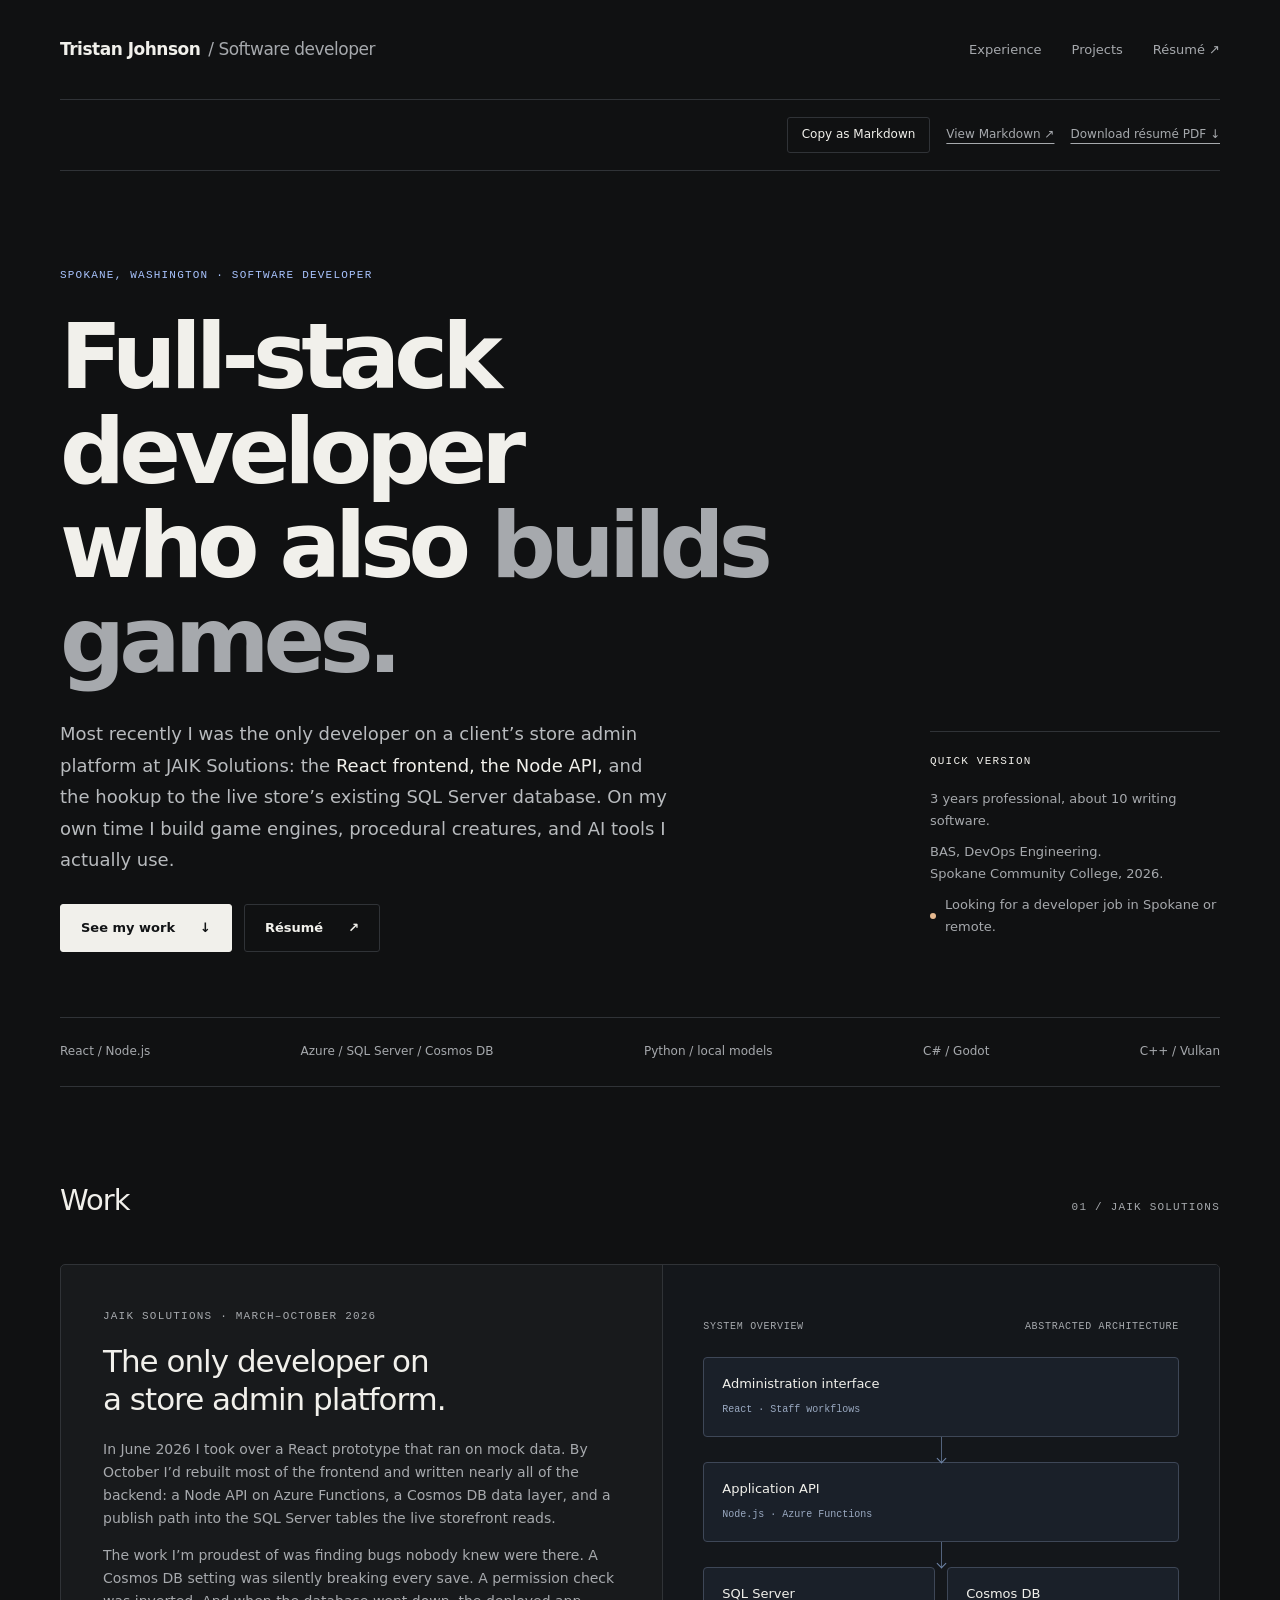
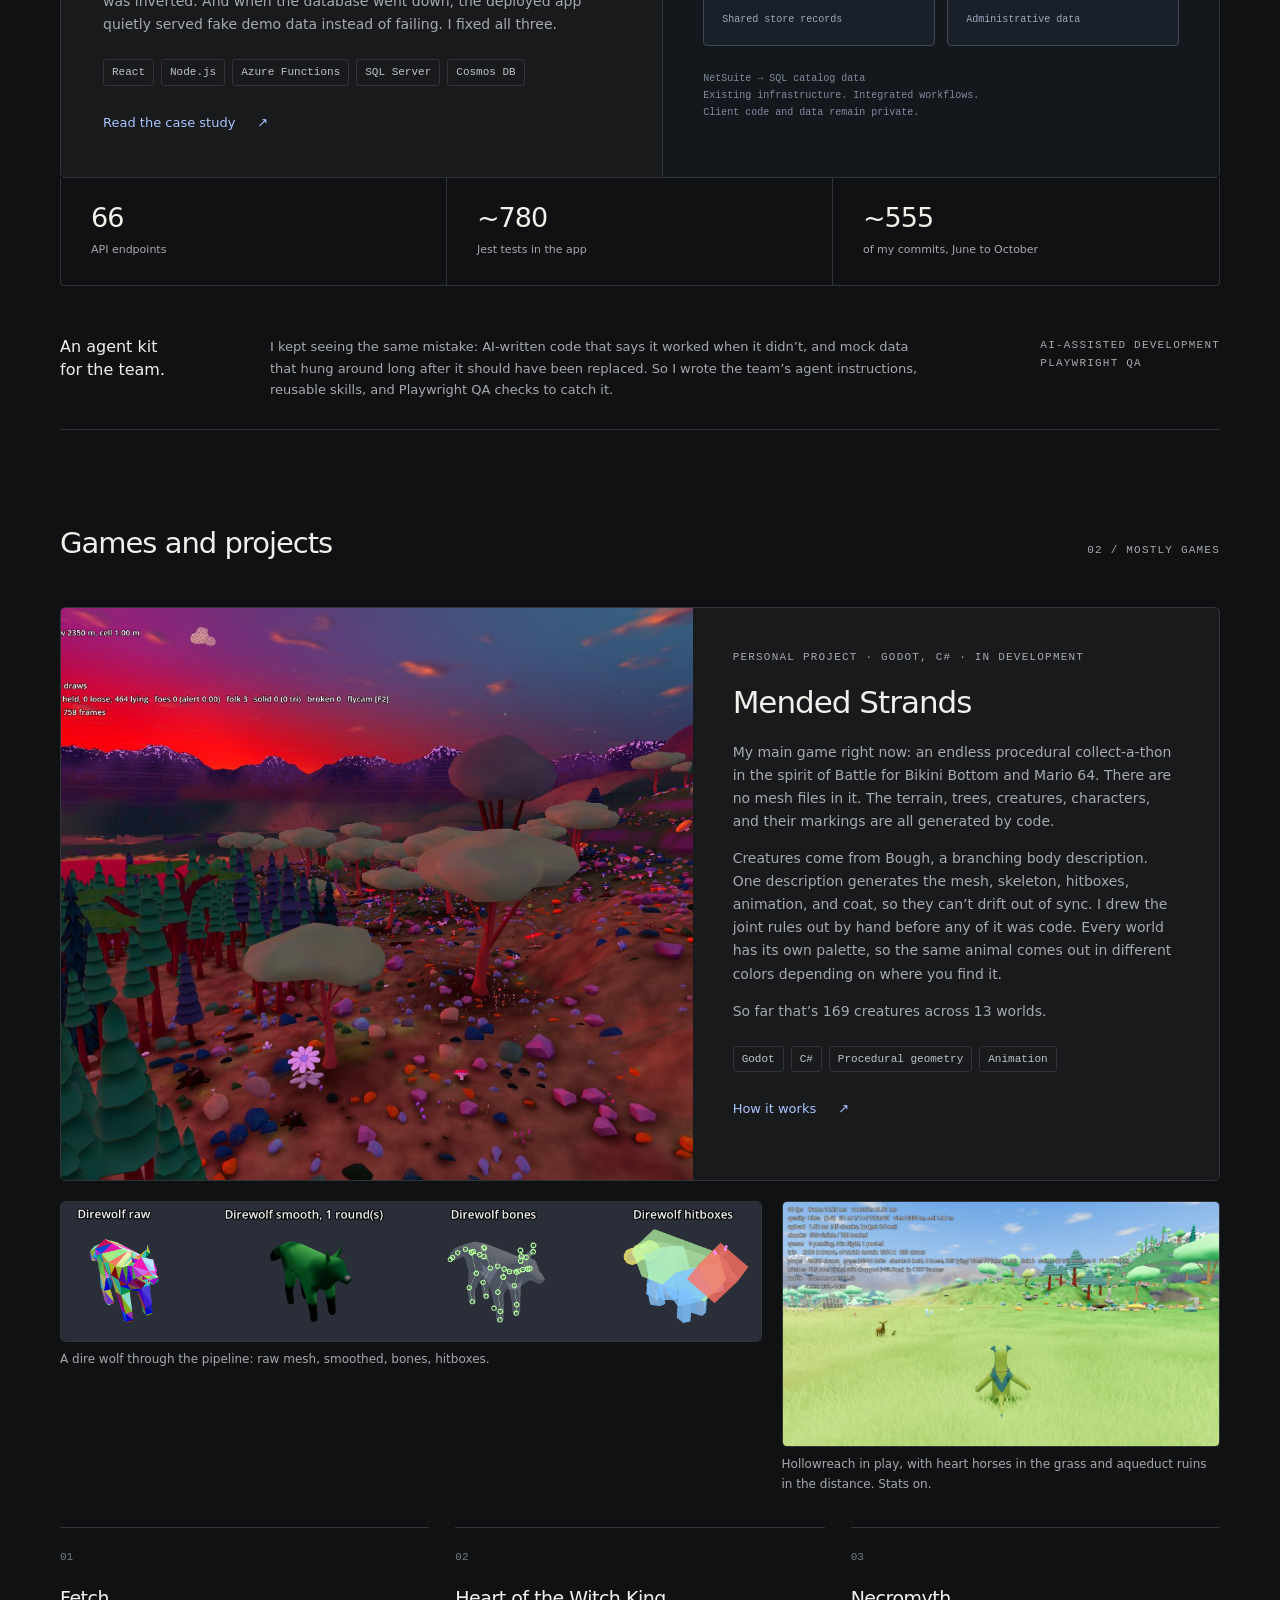
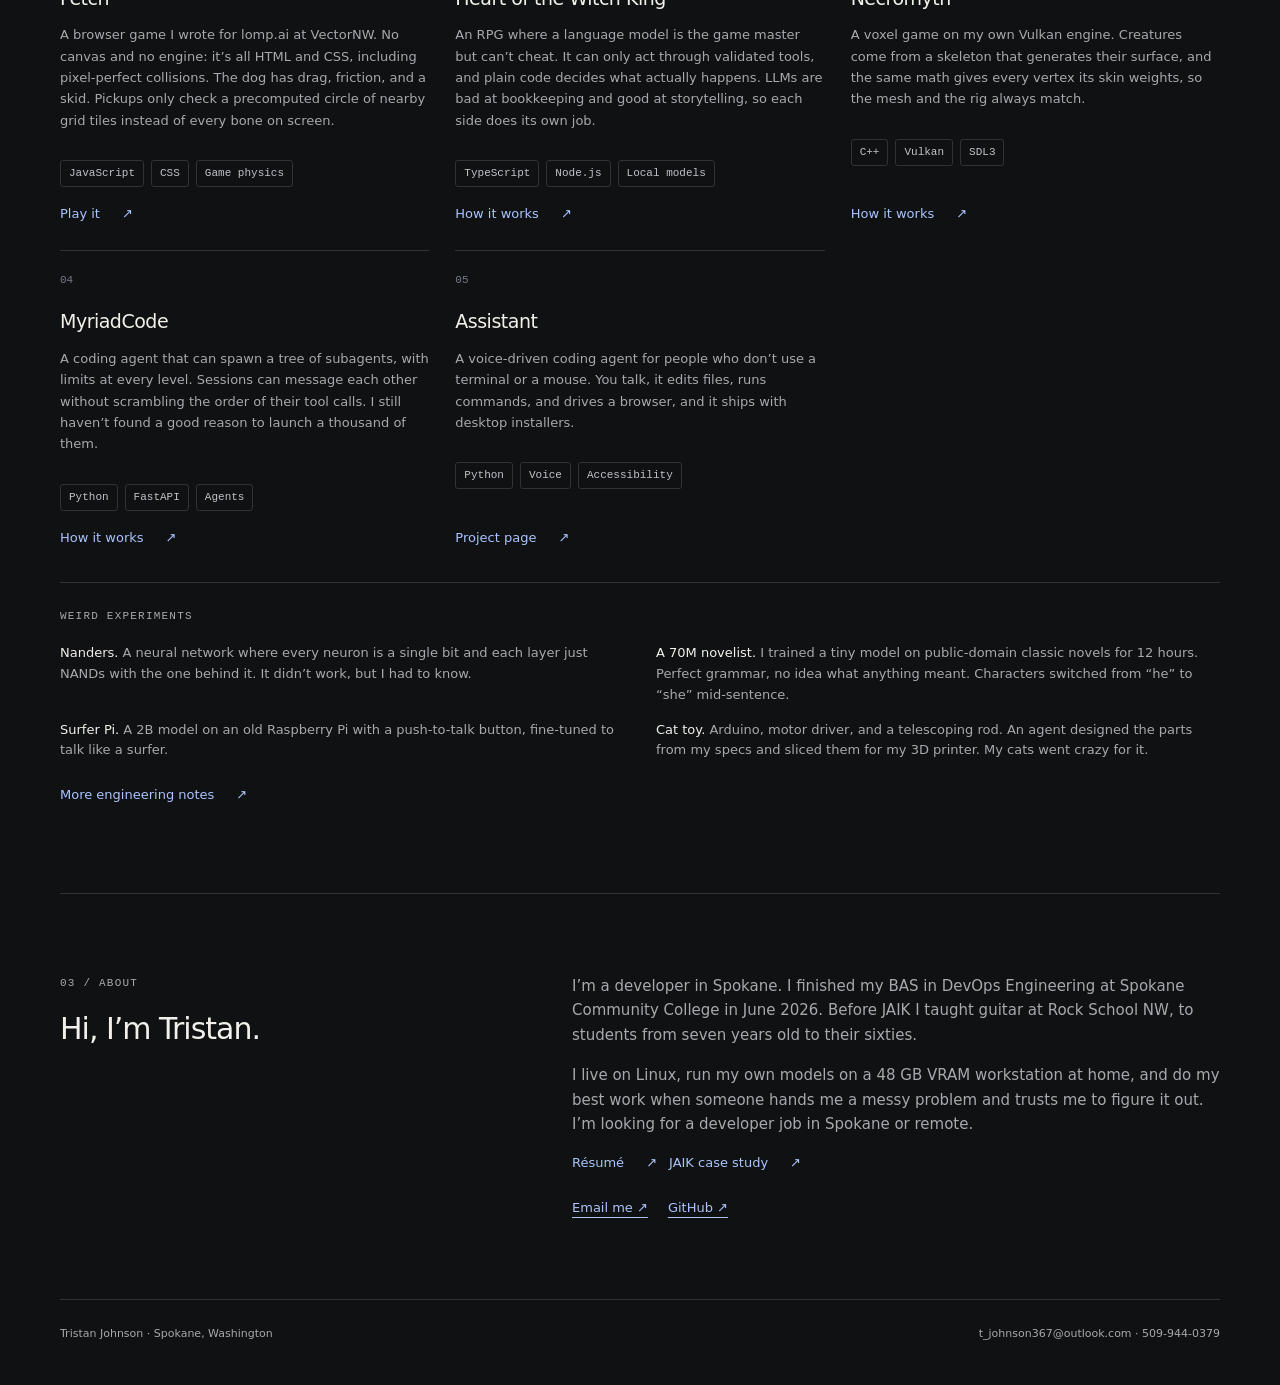
==== commit 5c2159fc: "Describe the store database as existing instead of owned by others Co-Authored-By: Claude Opus 5.5 <" ====
--- a/index.html
+++ b/index.html
@@ -12,7 +12,7 @@
 <div class="copy-tools portfolio-tools"><button class="print-button" type="button" data-copy-markdown>Copy as Markdown</button><a href="profile.md">View Markdown ↗</a><a href="Tristan-Johnson-Resume.pdf" download>Download résumé PDF ↓</a></div>
 <main id="main">
 <section class="hero" aria-labelledby="intro">
-<div><p class="eyebrow">Spokane, Washington · Software developer</p><h1 id="intro">Full-stack developer<br>who also <span>builds games.</span></h1><p class="hero-copy">Most recently I was the only developer on a client&rsquo;s store admin platform at JAIK Solutions: the <strong>React frontend, the Node API,</strong> and the hookup to a production SQL Server database I didn&rsquo;t own. On my own time I build game engines, procedural creatures, and AI tools I actually use.</p><div class="actions"><a class="button" href="#work">See my work <span aria-hidden="true">↓</span></a><a class="button secondary" href="resume.html">Résumé <span aria-hidden="true">↗</span></a></div></div>
+<div><p class="eyebrow">Spokane, Washington · Software developer</p><h1 id="intro">Full-stack developer<br>who also <span>builds games.</span></h1><p class="hero-copy">Most recently I was the only developer on a client&rsquo;s store admin platform at JAIK Solutions: the <strong>React frontend, the Node API,</strong> and the hookup to the live store&rsquo;s existing SQL Server database. On my own time I build game engines, procedural creatures, and AI tools I actually use.</p><div class="actions"><a class="button" href="#work">See my work <span aria-hidden="true">↓</span></a><a class="button secondary" href="resume.html">Résumé <span aria-hidden="true">↗</span></a></div></div>
 <aside class="hero-aside" aria-label="Background"><span class="label">Quick version</span><p>3 years professional, about 10 writing software.</p><p>BAS, DevOps Engineering.<br>Spokane Community College, 2026.</p><p class="availability"><span class="dot" aria-hidden="true"></span>Looking for a developer job in Spokane or remote.</p></aside>
 </section>
 <div class="capabilities" aria-label="Core technologies"><span>React / Node.js</span><span>Azure / SQL Server / Cosmos DB</span><span>Python / local models</span><span>C# / Godot</span><span>C++ / Vulkan</span></div>
@@ -51,4 +51,4 @@
 </section>
 <section class="about" aria-labelledby="about-heading"><div><span class="label">03 / About</span><h2 id="about-heading">Hi, I&rsquo;m Tristan.</h2></div><div><p>I&rsquo;m a developer in Spokane. I finished my BAS in DevOps Engineering at Spokane Community College in June 2026. Before JAIK I taught guitar at Rock School NW, to students from seven years old to their sixties.</p><p>I live on Linux, run my own models on a 48 GB VRAM workstation at home, and do my best work when someone hands me a messy problem and trusts me to figure it out. I&rsquo;m looking for a developer job in Spokane or remote.</p><div class="actions"><a class="text-link" href="resume.html">Résumé <span aria-hidden="true">↗</span></a><a class="text-link" href="case-study.html">JAIK case study <span aria-hidden="true">↗</span></a></div><div class="contact-links"><a href="mailto:t_johnson367@outlook.com">Email me ↗</a><a href="https://github.com/Tristan367">GitHub ↗</a></div></div></section>
 </main><footer class="footer"><span>Tristan Johnson · Spokane, Washington</span><span>t_johnson367@outlook.com · 509-944-0379</span></footer>
-</div><script id="markdown-source" type="application/json">"# Tristan Johnson\n\nSpokane, Washington \u00b7 t_johnson367@outlook.com \u00b7 509-944-0379 \u00b7 [GitHub](https://github.com/Tristan367) \u00b7 [Portfolio](https://tristan367.github.io/portfolio/)\n\nFull-stack developer. Most recently the sole developer of a company's internal store administration platform: React frontend, Node.js API, and the integration with a production SQL Server database owned by other people. I've been writing software for about ten years, three of them professionally. On my own time I build game engines, procedural systems, and AI developer tools.\n\n## Experience\n\n### JAIK Solutions \u00b7 Full-Stack Developer (Contract)\n\n**March 2026\u2013October 2026 \u00b7 Spokane, Washington**\n\nSole developer from June 2026 on a client's Store Admin platform, which staff use to run a membership storefront's catalog, orders, and reporting. Took over a mock-data prototype, rebuilt most of the frontend, and wrote nearly all of the backend (about 390 of 490 frontend and 165 of 190 backend commits).\n\n- Built a Node.js API on Azure Functions (66 endpoints behind Azure API Management) and moved all 15 of its data layers from seed data to Cosmos DB/Mongoose, with optimistic locking for concurrent edits.\n- Built the publish path from admin drafts into the SQL Server tables the live storefront reads, covering products, prices, variations, bundles, and visibility rules, and invalidated the storefront's Redis cache only when members would see the change.\n- Designed price and stock resolution as admin override, then SQL, then \"unknown,\" never zero, so items without a stock record weren't silently pulled from sale.\n- Made deployed failures visible: a database outage returns a 503 instead of quietly serving demo data. Tracked down a Cosmos DB retryable-writes incompatibility that was breaking every save.\n- Fixed an inverted wildcard check in the permission logic and restricted the developer auth bypass to local environments. Maintained Entra ID/MSAL sign-in and JWT validation.\n- Wrote the team's agent instructions and Playwright QA tooling for AI-assisted development, aimed at a failure I kept seeing: generated code that reports success without actually doing the work.\n\n### VectorNW \u00b7 Web/Game Developer\n\n**October 2024\u2013March 2026 \u00b7 Spokane, Washington**\n\n- Built the frontend of lomp.ai, an early-stage AI marketplace, in Next.js and React from the designer's specs and mockups, deployed on AWS Amplify.\n- Wrote Fetch, the site's browser game, in vanilla JavaScript rendered entirely with CSS, with no canvas: a dog with drag, friction, and skid animations, pixel-perfect collisions, timed levels, and lives.\n- Made pickups cheap by checking only nearby cells of a spatial grid, using a precomputed circle of tile offsets around the player instead of measuring the distance to every bone each frame.\n\n### JAIK Solutions \u00b7 Full-Stack Web Developer\n\n**May 2022\u2013May 2023 \u00b7 Spokane, Washington**\n\n- Built React pages from an existing prototype and implemented Node.js API methods on a small team.\n\n**Also:** Guitar Instructor, Rock School NW, August 2024\u2013March 2026. Taught students from age seven to their sixties.\n\n## Projects\n\n**Mended Strands** \u00b7 Godot, C#. A game built around procedural creatures: one branching body description generates each creature's mesh, skeleton, hitboxes, animation, and textures, so they stay consistent.\n\n**Heart of the Witch King** \u00b7 TypeScript, Node.js, local LLMs. An RPG where a language model narrates but can't cheat: it acts only through validated tools, and a deterministic rules engine decides what actually happens. Runs on local or hosted models.\n\n**Necromyth** \u00b7 C++, Vulkan, SDL3. A voxel game on my own Vulkan engine. Creature skin weights come from the same scalar field that generates the body's surface.\n\n**AI tooling** \u00b7 Python, FastAPI. MyriadCode, a self-hosted multi-agent coding tool that keeps tool calls ordered across messaging and cancellation, and [Assistant](https://tristan367.github.io/basicagent/), a voice-driven coding agent for people who don't use a terminal or mouse.\n\n## Skills\n\n**Web and data:** React, Node.js, REST APIs, Azure Functions, API Management, SQL Server, Cosmos DB/MongoDB, Mongoose, Knex, Redis\n\n**Languages and tools:** JavaScript, TypeScript, Python, C#, C++, Jest, Playwright, Azure DevOps CI, Git, Linux, Godot, Vulkan\n\n## Education\n\n**BAS, DevOps Engineering** (2026) and **AAS, Software Development** (2022) \u00b7 Spokane Community College\n\n\n---\n\n# The store admin platform at JAIK\n\n**JAIK Solutions \u00b7 Client project \u00b7 June\u2013October 2026**\n\n## What I walked into\n\nA client needed an internal app for their staff to run a membership storefront: products, prices, orders, and reports. When I took it over in June 2026, it was a React prototype running on mock data. The real SQL Server database and the Azure infrastructure already existed, and other people owned them.\n\nFrom June on I was the only developer. I rebuilt most of the frontend and wrote nearly all of the backend, about 390 of 490 frontend commits and 165 of 190 backend commits. I didn't have permission to change the database schema or production infrastructure, so when I needed something there, I wrote up exactly what and handed it to the person who did.\n\n## What I built\n\n- A Node.js API on Azure Functions, 66 endpoints behind Azure API Management.\n- Product editing with drafts, autosave, version history, and publishing to the live store.\n- Order tools for support staff: history, cancellations, refunds, and re-ships.\n- Store reports, product stats, and settings.\n- An admin data layer in Cosmos DB (MongoDB API) with optimistic locking, so two people editing the same product don't overwrite each other.\n- Sign-in and permissions through the company's Microsoft Entra ID setup.\n\n## Publishing to a database I didn't own\n\nSaving a draft and publishing it are two different things. Drafts lived in the admin app's own Cosmos DB. The storefront read from SQL Server tables. Publishing meant writing products, prices, variations, bundles, and visibility rules into those tables, then clearing the storefront's Redis cache, but only when the change was something members would actually see.\n\nPrice and stock were a small version of the same problem. I set it up so the app checks an admin override first, then SQL, and if it still has nothing, it says \"unknown.\" It never falls back to zero, because zero stock quietly pulls an item off the store.\n\n## The bugs I'm proudest of\n\n**Every save was failing.** Cosmos DB's MongoDB API doesn't support retryable writes, and the driver had them on by default. Turning that off fixed every save in the app at once.\n\n**The permission check was backwards.** A wildcard check was inverted. I fixed it and made sure the developer login bypass only works on a local machine.\n\n**Outages looked like a working app.** If the database went down, the deployed app quietly served demo data, so it looked fine while being completely wrong. Now a deployed outage returns a 503. Local development can still use sample data.\n\n## The agent kit\n\nThat last bug kept showing up in different forms: mock data that stuck around too long, and AI-written code that reported success without doing the work. So I wrote the team's agent kit, which included instructions for the coding agents, reusable skills, and Playwright QA checks aimed at exactly those two problems.\n\n## Where it ended up\n\nThe app has about 780 Jest tests. By October 2026 it was feature-complete and in the client's QA.\n\n## Tech\n\nReact 18 \u00b7 Node.js \u00b7 Azure Functions \u00b7 Azure API Management \u00b7 SQL Server \u00b7 Cosmos DB (MongoDB API) \u00b7 Mongoose \u00b7 Knex \u00b7 Redis \u00b7 Entra ID / MSAL \u00b7 Jest \u00b7 Testing Library \u00b7 Playwright \u00b7 Azure DevOps\n\n*Client name, source code, customer data, and internal schema details are left out on purpose.*\n\n\n---\n\n# How my projects work\n\nMore detail on the personal projects from my portfolio. For my client work, see the JAIK case study.\n\n## Mended Strands: one body description, several connected systems\n\n**Godot \u00b7 C# \u00b7 Procedural geometry \u00b7 In development**\n\nBough describes branching forms such as creatures and trees. Geometry, rigs, collision shapes, animation, and surface patterns are connected through that representation. Changing a body needs to produce a usable result across those systems.\n\nI worked out geometric join rules in drawn specifications: limbs leaving faces or edges, branching end faces, insets, and curved limbs. The implementation includes explicit rules for building those connections. This keeps the shape system extensible beyond a small collection of fixed creature templates.\n\nPerformance is another design constraint. Main-thread construction and uploads share a named frame budget. Per-body appearance values live in a texture-backed table, avoiding the engine\u2019s limited instance-uniform allocation for that data. Seeded world generation and delta saves keep generated content separate from changes made during play.\n\n## Heart of the Witch King: a model can narrate without owning the rules\n\n**TypeScript \u00b7 Node.js \u00b7 Zod \u00b7 Local and hosted models \u00b7 In development**\n\nA language model can describe a room or decide what an innkeeper says. Combat, inventory, travel, and the effects of actions still need consistent rules. The AI referee interacts through tools; the engine owns the resulting state changes.\n\nThe TypeScript project connects to models over a configurable HTTP adapter using a common chat-completions format. That supports local servers such as Ollama or llama.cpp as well as hosted providers. It does not require a TypeScript-native inference binding.\n\nContent loads through a common mod pipeline with explicit define, replace, patch, and remove operations. Zod schemas, dependency checks, and reference validation catch malformed content before play. World-generation randomness is separate from live game rolls, so exploring a generated location does not consume the dice stream reserved for later actions. Node\u2019s test runner and dedicated simulation tools support the growing rules engine.\n\nSeparately, I've fine-tuned an image model to get better at dragons, orcs, and goblins for an earlier version of the game. Fine-tuning a language model for this one comes after the harness stops changing.\n\n## Necromyth: generate skinning from the same field as the body\n\n**C++ \u00b7 Vulkan \u00b7 SDL3 \u00b7 Procedural animation \u00b7 In development**\n\nA parameterized skeleton contributes to a scalar field. Marching cubes turns that field into a connected surface, and the contributions of the bones provide the skin weights. The mesh and the rig share the same underlying construction.\n\nAnimation uses bone roles, such as thigh, foot, spine, or wing, so behavior can apply across differently shaped bodies. The wider game combines streaming density-field terrain with cubic construction blocks and saves player edits as differences from the generated world.\n\nThe Vulkan renderer is a separate engine project. The game\u2019s simulation has also been separated from rendering in several systems. It's built with multiplayer in mind, but the server is still a stub, so it isn't a multiplayer game yet.\n\n## MyriadCode: agents that collaborate without corrupting their conversations\n\n**Python \u00b7 FastAPI \u00b7 SQLite \u00b7 HTMX \u00b7 Agent orchestration**\n\nMyriadCode supports custom tools defined by shell scripts and JSON schemas, peer-session messages, and configurable subagent tiers with their own models, tools, and concurrency limits.\n\nMessage delivery has to preserve the relationship between a model\u2019s tool calls and their results. Busy sessions receive queued messages at turn boundaries. Cancellation also needs to stop an exchange from restarting itself: an already-running sender must not wake another session after the stop operation has cleared its mailbox.\n\nThe interface has its own engineering constraints. Streaming output, expanding blocks, and restored history need to preserve the reader\u2019s position. The project documents the layout invariants behind that behavior and includes browser checks for transcript anchoring.\n\n## Rex Vltimvs: the tactical battle inherits the strategic terrain\n\n**C++23 \u00b7 SDL3 \u00b7 Simulation \u00b7 In development**\n\nThe grand-strategy game generates a world and samples tactical terrain from the location where armies meet. A river on the strategic map therefore constrains the corresponding battle.\n\nShared decision logic supports the adviser, bots, and opponents. The development record includes comparing changes across seeded campaigns and removing a proposed behavior after the measurements did not support it. The value is in making world generation, pathfinding, tactical rules, and strategic decisions agree.\n\n## Assistant: accessibility shapes the architecture\n\n**Python \u00b7 FastAPI \u00b7 Voice interaction \u00b7 Desktop packaging**\n\nAssistant is a coding agent designed for people who may not use a terminal or mouse. Spoken input, local speech output, project management, and installers are part of the main experience.\n\nA project manager handles application-level actions, while each project has its own focused coding assistant. Browser actions can run as a sequence and report outcomes, gathering diagnostic information when an interaction fails. These choices reduce the number of implementation details the user has to manage.\n\n[Visit the Assistant project](https://tristan367.github.io/basicagent/).\n\n## Local inference utilities: persistence and backend boundaries\n\n**ChatGGUF \u00b7 C# / LLamaSharp \u00b7 ImageGGUF \u00b7 Python / stable-diffusion.cpp**\n\nChatGGUF manages local chat sessions and model backend choices. Persisted chat history is the conversation source of truth; cached model state can be reused only when its fingerprint still matches the relevant settings and history. That separates conversational correctness from the performance benefit of loading a KV cache.\n\nImageGGUF exposes local image generation as a library and HTTP service, including progress and busy-state reporting. These are supporting inference tools, separate from the current TypeScript RPG\u2019s HTTP model adapter.\n\n## Soapbox and embedded work: software meets the machine\n\n**Python \u00b7 Offline speech \u00b7 C \u00b7 AVR microcontrollers**\n\nSoapbox runs local Whisper dictation and types into other applications. Packaging has to account for different desktop input mechanisms, including X11 and Wayland. It has Windows and Linux builds. There's macOS code too, but I haven't verified it.\n\nMy RC-car firmware uses an ATmega328P for receiver pulse measurement, two-motor mixing, and motor control. It includes receiver-loss handling and battery voltage states with warning, cutoff, and hysteresis. I like it when code has to move something real.\n\n## How I work with AI\n\nI use coding agents for most of my development now. My job is picking the problem, deciding how the system should behave, drawing out the geometry and interactions when they're tricky, checking what comes back, and deciding what stays. Any of these projects, I can walk you through why it works the way it does.\n"</script><script src="assets/copy-markdown.js?v=fa5943f77bb5" defer></script></body></html>
+</div><script id="markdown-source" type="application/json">"# Tristan Johnson\n\nSpokane, Washington \u00b7 t_johnson367@outlook.com \u00b7 509-944-0379 \u00b7 [GitHub](https://github.com/Tristan367) \u00b7 [Portfolio](https://tristan367.github.io/portfolio/)\n\nFull-stack developer. Most recently the sole developer of a company's internal store administration platform: React frontend, Node.js API, and the integration with the existing production SQL Server database the live store runs on. I've been writing software for about ten years, three of them professionally. On my own time I build game engines, procedural systems, and AI developer tools.\n\n## Experience\n\n### JAIK Solutions \u00b7 Full-Stack Developer (Contract)\n\n**March 2026\u2013October 2026 \u00b7 Spokane, Washington**\n\nSole developer from June 2026 on a client's Store Admin platform, which staff use to run a membership storefront's catalog, orders, and reporting. Took over a mock-data prototype, rebuilt most of the frontend, and wrote nearly all of the backend (about 390 of 490 frontend and 165 of 190 backend commits).\n\n- Built a Node.js API on Azure Functions (66 endpoints behind Azure API Management) and moved all 15 of its data layers from seed data to Cosmos DB/Mongoose, with optimistic locking for concurrent edits.\n- Built the publish path from admin drafts into the SQL Server tables the live storefront reads, covering products, prices, variations, bundles, and visibility rules, and invalidated the storefront's Redis cache only when members would see the change.\n- Designed price and stock resolution as admin override, then SQL, then \"unknown,\" never zero, so items without a stock record weren't silently pulled from sale.\n- Made deployed failures visible: a database outage returns a 503 instead of quietly serving demo data. Tracked down a Cosmos DB retryable-writes incompatibility that was breaking every save.\n- Fixed an inverted wildcard check in the permission logic and restricted the developer auth bypass to local environments. Maintained Entra ID/MSAL sign-in and JWT validation.\n- Wrote the team's agent instructions and Playwright QA tooling for AI-assisted development, aimed at a failure I kept seeing: generated code that reports success without actually doing the work.\n\n### VectorNW \u00b7 Web/Game Developer\n\n**October 2024\u2013March 2026 \u00b7 Spokane, Washington**\n\n- Built the frontend of lomp.ai, an early-stage AI marketplace, in Next.js and React from the designer's specs and mockups, deployed on AWS Amplify.\n- Wrote Fetch, the site's browser game, in vanilla JavaScript rendered entirely with CSS, with no canvas: a dog with drag, friction, and skid animations, pixel-perfect collisions, timed levels, and lives.\n- Made pickups cheap by checking only nearby cells of a spatial grid, using a precomputed circle of tile offsets around the player instead of measuring the distance to every bone each frame.\n\n### JAIK Solutions \u00b7 Full-Stack Web Developer\n\n**May 2022\u2013May 2023 \u00b7 Spokane, Washington**\n\n- Built React pages from an existing prototype and implemented Node.js API methods on a small team.\n\n**Also:** Guitar Instructor, Rock School NW, August 2024\u2013March 2026. Taught students from age seven to their sixties.\n\n## Projects\n\n**Mended Strands** \u00b7 Godot, C#. A game built around procedural creatures: one branching body description generates each creature's mesh, skeleton, hitboxes, animation, and textures, so they stay consistent.\n\n**Heart of the Witch King** \u00b7 TypeScript, Node.js, local LLMs. An RPG where a language model narrates but can't cheat: it acts only through validated tools, and a deterministic rules engine decides what actually happens. Runs on local or hosted models.\n\n**Necromyth** \u00b7 C++, Vulkan, SDL3. A voxel game on my own Vulkan engine. Creature skin weights come from the same scalar field that generates the body's surface.\n\n**AI tooling** \u00b7 Python, FastAPI. MyriadCode, a self-hosted multi-agent coding tool that keeps tool calls ordered across messaging and cancellation, and [Assistant](https://tristan367.github.io/basicagent/), a voice-driven coding agent for people who don't use a terminal or mouse.\n\n## Skills\n\n**Web and data:** React, Node.js, REST APIs, Azure Functions, API Management, SQL Server, Cosmos DB/MongoDB, Mongoose, Knex, Redis\n\n**Languages and tools:** JavaScript, TypeScript, Python, C#, C++, Jest, Playwright, Azure DevOps CI, Git, Linux, Godot, Vulkan\n\n## Education\n\n**BAS, DevOps Engineering** (2026) and **AAS, Software Development** (2022) \u00b7 Spokane Community College\n\n\n---\n\n# The store admin platform at JAIK\n\n**JAIK Solutions \u00b7 Client project \u00b7 June\u2013October 2026**\n\n## What I walked into\n\nA client needed an internal app for their staff to run a membership storefront: products, prices, orders, and reports. When I took it over in June 2026, it was a React prototype running on mock data. The real SQL Server database and the Azure infrastructure already existed and were in production.\n\nFrom June on I was the only developer. I rebuilt most of the frontend and wrote nearly all of the backend, about 390 of 490 frontend commits and 165 of 190 backend commits. I didn't have permission to change the database schema or production infrastructure, so when I needed something there, I wrote up exactly what and handed it to the person who did.\n\n## What I built\n\n- A Node.js API on Azure Functions, 66 endpoints behind Azure API Management.\n- Product editing with drafts, autosave, version history, and publishing to the live store.\n- Order tools for support staff: history, cancellations, refunds, and re-ships.\n- Store reports, product stats, and settings.\n- An admin data layer in Cosmos DB (MongoDB API) with optimistic locking, so two people editing the same product don't overwrite each other.\n- Sign-in and permissions through the company's Microsoft Entra ID setup.\n\n## Publishing to the live store's database\n\nSaving a draft and publishing it are two different things. Drafts lived in the admin app's own Cosmos DB. The storefront read from SQL Server tables. Publishing meant writing products, prices, variations, bundles, and visibility rules into those tables, then clearing the storefront's Redis cache, but only when the change was something members would actually see.\n\nPrice and stock were a small version of the same problem. I set it up so the app checks an admin override first, then SQL, and if it still has nothing, it says \"unknown.\" It never falls back to zero, because zero stock quietly pulls an item off the store.\n\n## The bugs I'm proudest of\n\n**Every save was failing.** Cosmos DB's MongoDB API doesn't support retryable writes, and the driver had them on by default. Turning that off fixed every save in the app at once.\n\n**The permission check was backwards.** A wildcard check was inverted. I fixed it and made sure the developer login bypass only works on a local machine.\n\n**Outages looked like a working app.** If the database went down, the deployed app quietly served demo data, so it looked fine while being completely wrong. Now a deployed outage returns a 503. Local development can still use sample data.\n\n## The agent kit\n\nThat last bug kept showing up in different forms: mock data that stuck around too long, and AI-written code that reported success without doing the work. So I wrote the team's agent kit, which included instructions for the coding agents, reusable skills, and Playwright QA checks aimed at exactly those two problems.\n\n## Where it ended up\n\nThe app has about 780 Jest tests. By October 2026 it was feature-complete and in the client's QA.\n\n## Tech\n\nReact 18 \u00b7 Node.js \u00b7 Azure Functions \u00b7 Azure API Management \u00b7 SQL Server \u00b7 Cosmos DB (MongoDB API) \u00b7 Mongoose \u00b7 Knex \u00b7 Redis \u00b7 Entra ID / MSAL \u00b7 Jest \u00b7 Testing Library \u00b7 Playwright \u00b7 Azure DevOps\n\n*Client name, source code, customer data, and internal schema details are left out on purpose.*\n\n\n---\n\n# How my projects work\n\nMore detail on the personal projects from my portfolio. For my client work, see the JAIK case study.\n\n## Mended Strands: one body description, several connected systems\n\n**Godot \u00b7 C# \u00b7 Procedural geometry \u00b7 In development**\n\nBough describes branching forms such as creatures and trees. Geometry, rigs, collision shapes, animation, and surface patterns are connected through that representation. Changing a body needs to produce a usable result across those systems.\n\nI worked out geometric join rules in drawn specifications: limbs leaving faces or edges, branching end faces, insets, and curved limbs. The implementation includes explicit rules for building those connections. This keeps the shape system extensible beyond a small collection of fixed creature templates.\n\nPerformance is another design constraint. Main-thread construction and uploads share a named frame budget. Per-body appearance values live in a texture-backed table, avoiding the engine\u2019s limited instance-uniform allocation for that data. Seeded world generation and delta saves keep generated content separate from changes made during play.\n\n## Heart of the Witch King: a model can narrate without owning the rules\n\n**TypeScript \u00b7 Node.js \u00b7 Zod \u00b7 Local and hosted models \u00b7 In development**\n\nA language model can describe a room or decide what an innkeeper says. Combat, inventory, travel, and the effects of actions still need consistent rules. The AI referee interacts through tools; the engine owns the resulting state changes.\n\nThe TypeScript project connects to models over a configurable HTTP adapter using a common chat-completions format. That supports local servers such as Ollama or llama.cpp as well as hosted providers. It does not require a TypeScript-native inference binding.\n\nContent loads through a common mod pipeline with explicit define, replace, patch, and remove operations. Zod schemas, dependency checks, and reference validation catch malformed content before play. World-generation randomness is separate from live game rolls, so exploring a generated location does not consume the dice stream reserved for later actions. Node\u2019s test runner and dedicated simulation tools support the growing rules engine.\n\nSeparately, I've fine-tuned an image model to get better at dragons, orcs, and goblins for an earlier version of the game. Fine-tuning a language model for this one comes after the harness stops changing.\n\n## Necromyth: generate skinning from the same field as the body\n\n**C++ \u00b7 Vulkan \u00b7 SDL3 \u00b7 Procedural animation \u00b7 In development**\n\nA parameterized skeleton contributes to a scalar field. Marching cubes turns that field into a connected surface, and the contributions of the bones provide the skin weights. The mesh and the rig share the same underlying construction.\n\nAnimation uses bone roles, such as thigh, foot, spine, or wing, so behavior can apply across differently shaped bodies. The wider game combines streaming density-field terrain with cubic construction blocks and saves player edits as differences from the generated world.\n\nThe Vulkan renderer is a separate engine project. The game\u2019s simulation has also been separated from rendering in several systems. It's built with multiplayer in mind, but the server is still a stub, so it isn't a multiplayer game yet.\n\n## MyriadCode: agents that collaborate without corrupting their conversations\n\n**Python \u00b7 FastAPI \u00b7 SQLite \u00b7 HTMX \u00b7 Agent orchestration**\n\nMyriadCode supports custom tools defined by shell scripts and JSON schemas, peer-session messages, and configurable subagent tiers with their own models, tools, and concurrency limits.\n\nMessage delivery has to preserve the relationship between a model\u2019s tool calls and their results. Busy sessions receive queued messages at turn boundaries. Cancellation also needs to stop an exchange from restarting itself: an already-running sender must not wake another session after the stop operation has cleared its mailbox.\n\nThe interface has its own engineering constraints. Streaming output, expanding blocks, and restored history need to preserve the reader\u2019s position. The project documents the layout invariants behind that behavior and includes browser checks for transcript anchoring.\n\n## Rex Vltimvs: the tactical battle inherits the strategic terrain\n\n**C++23 \u00b7 SDL3 \u00b7 Simulation \u00b7 In development**\n\nThe grand-strategy game generates a world and samples tactical terrain from the location where armies meet. A river on the strategic map therefore constrains the corresponding battle.\n\nShared decision logic supports the adviser, bots, and opponents. The development record includes comparing changes across seeded campaigns and removing a proposed behavior after the measurements did not support it. The value is in making world generation, pathfinding, tactical rules, and strategic decisions agree.\n\n## Assistant: accessibility shapes the architecture\n\n**Python \u00b7 FastAPI \u00b7 Voice interaction \u00b7 Desktop packaging**\n\nAssistant is a coding agent designed for people who may not use a terminal or mouse. Spoken input, local speech output, project management, and installers are part of the main experience.\n\nA project manager handles application-level actions, while each project has its own focused coding assistant. Browser actions can run as a sequence and report outcomes, gathering diagnostic information when an interaction fails. These choices reduce the number of implementation details the user has to manage.\n\n[Visit the Assistant project](https://tristan367.github.io/basicagent/).\n\n## Local inference utilities: persistence and backend boundaries\n\n**ChatGGUF \u00b7 C# / LLamaSharp \u00b7 ImageGGUF \u00b7 Python / stable-diffusion.cpp**\n\nChatGGUF manages local chat sessions and model backend choices. Persisted chat history is the conversation source of truth; cached model state can be reused only when its fingerprint still matches the relevant settings and history. That separates conversational correctness from the performance benefit of loading a KV cache.\n\nImageGGUF exposes local image generation as a library and HTTP service, including progress and busy-state reporting. These are supporting inference tools, separate from the current TypeScript RPG\u2019s HTTP model adapter.\n\n## Soapbox and embedded work: software meets the machine\n\n**Python \u00b7 Offline speech \u00b7 C \u00b7 AVR microcontrollers**\n\nSoapbox runs local Whisper dictation and types into other applications. Packaging has to account for different desktop input mechanisms, including X11 and Wayland. It has Windows and Linux builds. There's macOS code too, but I haven't verified it.\n\nMy RC-car firmware uses an ATmega328P for receiver pulse measurement, two-motor mixing, and motor control. It includes receiver-loss handling and battery voltage states with warning, cutoff, and hysteresis. I like it when code has to move something real.\n\n## How I work with AI\n\nI use coding agents for most of my development now. My job is picking the problem, deciding how the system should behave, drawing out the geometry and interactions when they're tricky, checking what comes back, and deciding what stays. Any of these projects, I can walk you through why it works the way it does.\n"</script><script src="assets/copy-markdown.js?v=fa5943f77bb5" defer></script></body></html>
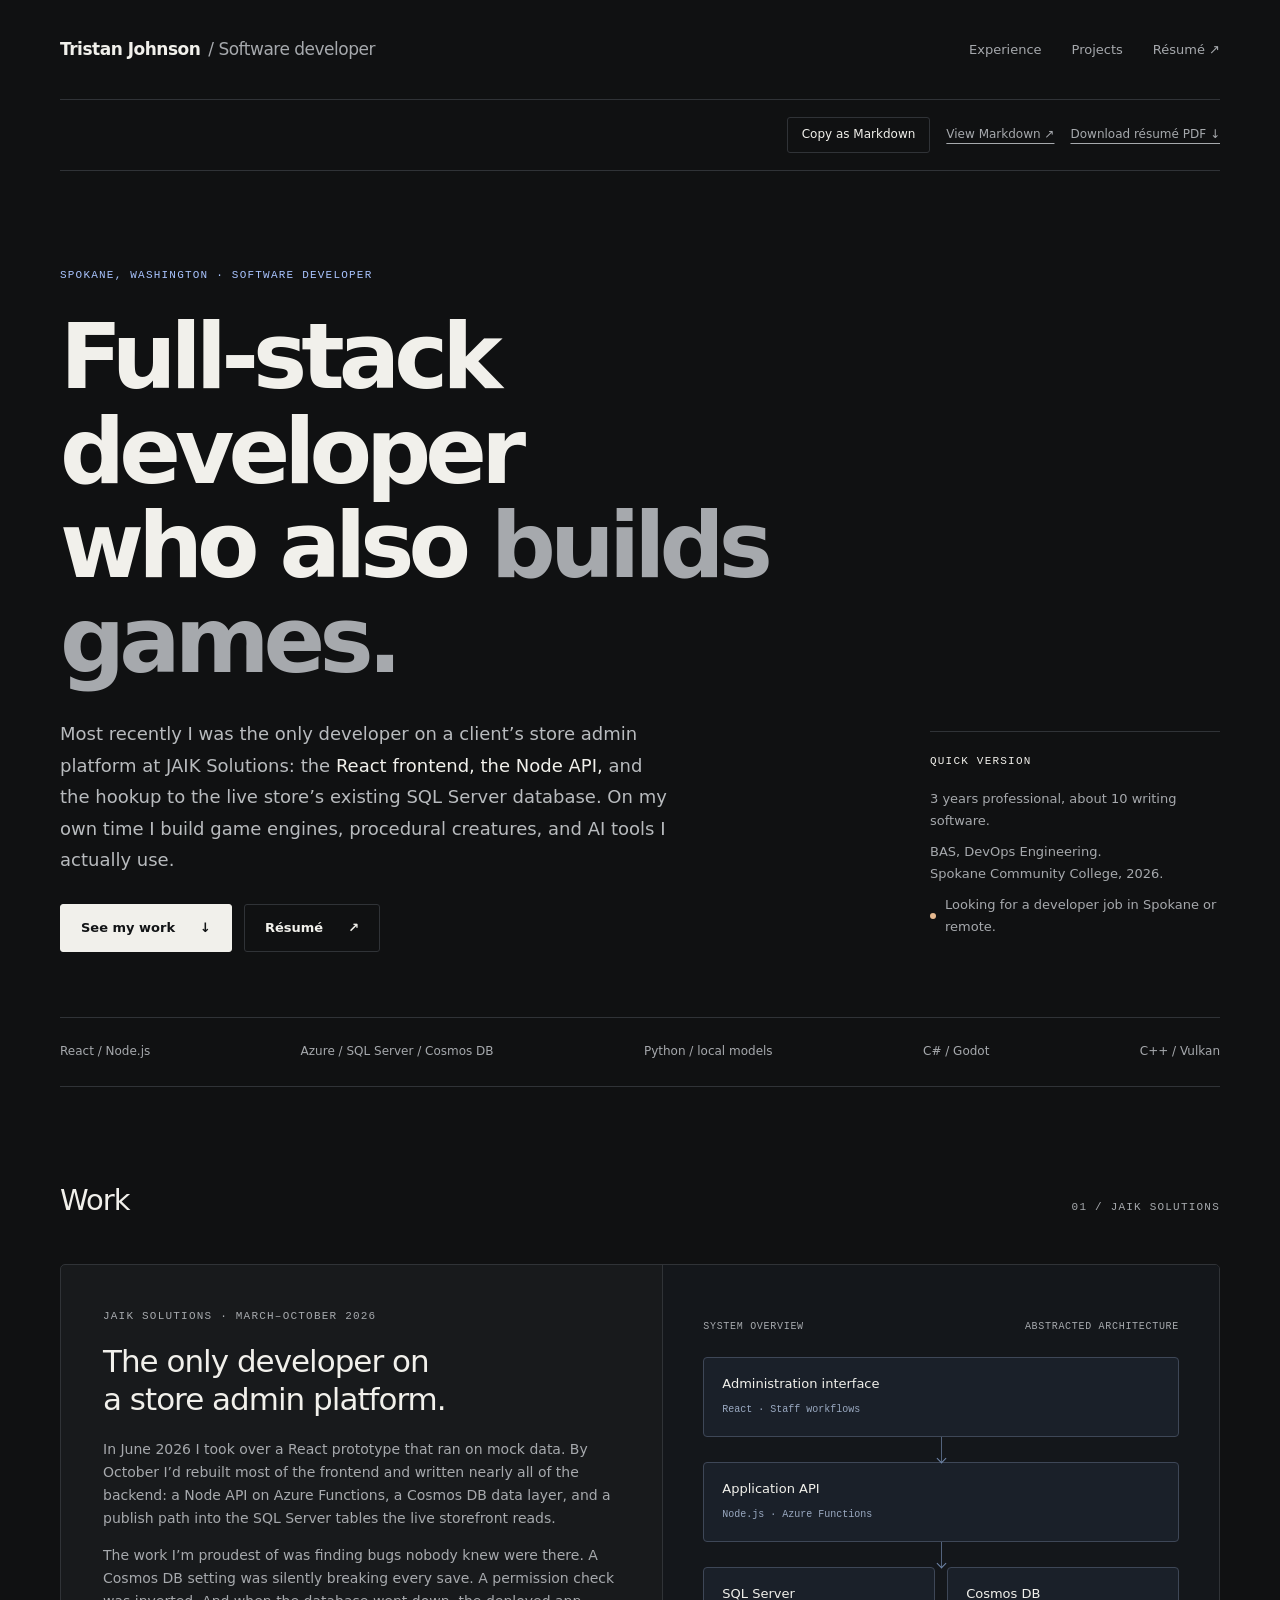
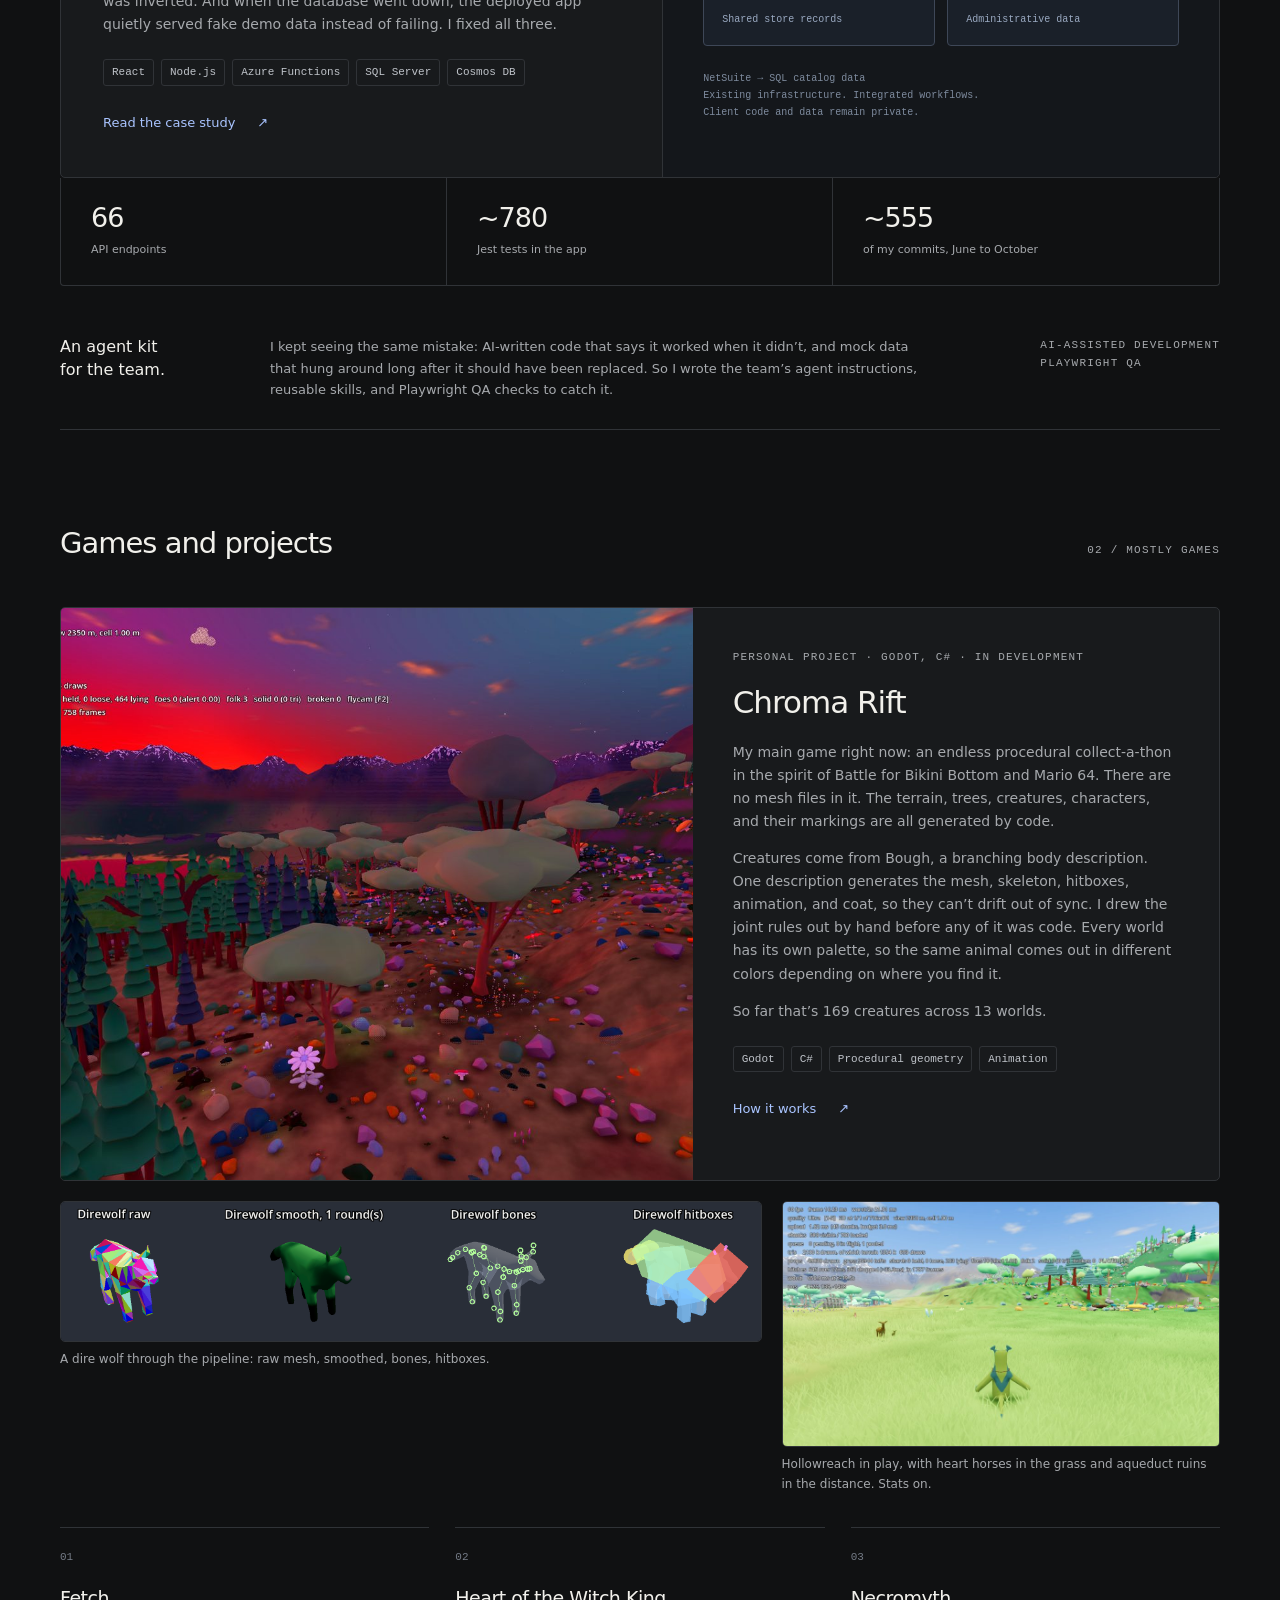
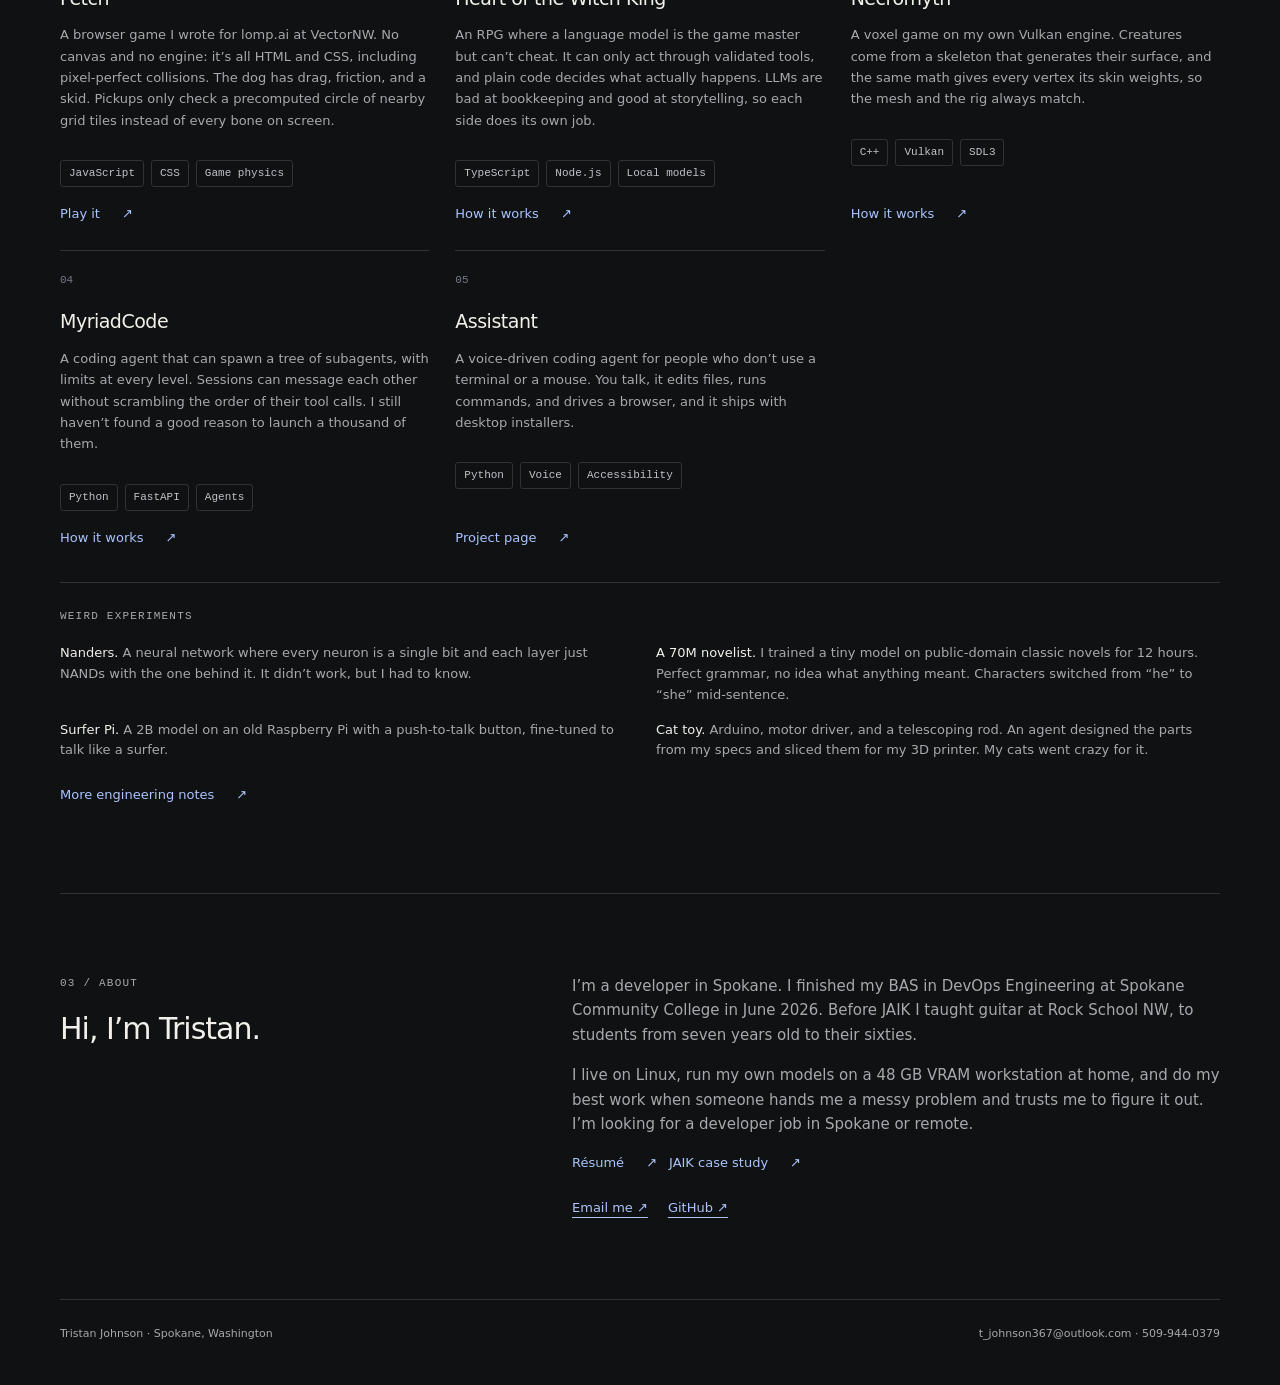
==== commit 662dc6af: "Rename Mended Strands to Chroma Rift Co-Authored-By: Claude Opus 5.5 <noreply@anthropic.com>" ====
--- a/index.html
+++ b/index.html
@@ -28,8 +28,8 @@
 <section class="section" id="projects" aria-labelledby="projects-heading">
 <div class="section-head"><h2 id="projects-heading">Games and projects</h2><span class="label">02 / Mostly games</span></div>
 <article class="feature">
-<div class="feature-art feature-shot"><img src="assets/img/mended-strands-sunset.jpg" width="1600" height="900" alt="Mended Strands at sunset on Ultra settings: pine forest, flat-topped trees, and scattered rocks running down to a lake and mountains, with the debug stats readout in the corner."></div>
-<div class="feature-copy"><span class="label">Personal project · Godot, C# · In development</span><h3>Mended Strands</h3><p>My main game right now: an endless procedural collect-a-thon in the spirit of Battle for Bikini Bottom and Mario 64. There are no mesh files in it. The terrain, trees, creatures, characters, and their markings are all generated by code.</p><p>Creatures come from Bough, a branching body description. One description generates the mesh, skeleton, hitboxes, animation, and coat, so they can&rsquo;t drift out of sync. I drew the joint rules out by hand before any of it was code. Every world has its own palette, so the same animal comes out in different colors depending on where you find it.</p><p>So far that&rsquo;s 169 creatures across 13 worlds.</p><div class="tags"><span>Godot</span><span>C#</span><span>Procedural geometry</span><span>Animation</span></div><a class="text-link" href="engineering.html#mended-strands">How it works <span aria-hidden="true">↗</span></a></div>
+<div class="feature-art feature-shot"><img src="assets/img/mended-strands-sunset.jpg" width="1600" height="900" alt="Chroma Rift at sunset on Ultra settings: pine forest, flat-topped trees, and scattered rocks running down to a lake and mountains, with the debug stats readout in the corner."></div>
+<div class="feature-copy"><span class="label">Personal project · Godot, C# · In development</span><h3>Chroma Rift</h3><p>My main game right now: an endless procedural collect-a-thon in the spirit of Battle for Bikini Bottom and Mario 64. There are no mesh files in it. The terrain, trees, creatures, characters, and their markings are all generated by code.</p><p>Creatures come from Bough, a branching body description. One description generates the mesh, skeleton, hitboxes, animation, and coat, so they can&rsquo;t drift out of sync. I drew the joint rules out by hand before any of it was code. Every world has its own palette, so the same animal comes out in different colors depending on where you find it.</p><p>So far that&rsquo;s 169 creatures across 13 worlds.</p><div class="tags"><span>Godot</span><span>C#</span><span>Procedural geometry</span><span>Animation</span></div><a class="text-link" href="engineering.html#chroma-rift">How it works <span aria-hidden="true">↗</span></a></div>
 </article>
 <div class="shots">
 <figure><img src="assets/img/mended-strands-direwolf.png" width="2240" height="445" loading="lazy" alt="A dire wolf shown four ways: raw triangles, smoothed mesh, skeleton, and hitboxes."><figcaption>A dire wolf through the pipeline: raw mesh, smoothed, bones, hitboxes.</figcaption></figure>
@@ -51,4 +51,4 @@
 </section>
 <section class="about" aria-labelledby="about-heading"><div><span class="label">03 / About</span><h2 id="about-heading">Hi, I&rsquo;m Tristan.</h2></div><div><p>I&rsquo;m a developer in Spokane. I finished my BAS in DevOps Engineering at Spokane Community College in June 2026. Before JAIK I taught guitar at Rock School NW, to students from seven years old to their sixties.</p><p>I live on Linux, run my own models on a 48 GB VRAM workstation at home, and do my best work when someone hands me a messy problem and trusts me to figure it out. I&rsquo;m looking for a developer job in Spokane or remote.</p><div class="actions"><a class="text-link" href="resume.html">Résumé <span aria-hidden="true">↗</span></a><a class="text-link" href="case-study.html">JAIK case study <span aria-hidden="true">↗</span></a></div><div class="contact-links"><a href="mailto:t_johnson367@outlook.com">Email me ↗</a><a href="https://github.com/Tristan367">GitHub ↗</a></div></div></section>
 </main><footer class="footer"><span>Tristan Johnson · Spokane, Washington</span><span>t_johnson367@outlook.com · 509-944-0379</span></footer>
-</div><script id="markdown-source" type="application/json">"# Tristan Johnson\n\nSpokane, Washington \u00b7 t_johnson367@outlook.com \u00b7 509-944-0379 \u00b7 [GitHub](https://github.com/Tristan367) \u00b7 [Portfolio](https://tristan367.github.io/portfolio/)\n\nFull-stack developer. Most recently the sole developer of a company's internal store administration platform: React frontend, Node.js API, and the integration with the existing production SQL Server database the live store runs on. I've been writing software for about ten years, three of them professionally. On my own time I build game engines, procedural systems, and AI developer tools.\n\n## Experience\n\n### JAIK Solutions \u00b7 Full-Stack Developer (Contract)\n\n**March 2026\u2013October 2026 \u00b7 Spokane, Washington**\n\nSole developer from June 2026 on a client's Store Admin platform, which staff use to run a membership storefront's catalog, orders, and reporting. Took over a mock-data prototype, rebuilt most of the frontend, and wrote nearly all of the backend (about 390 of 490 frontend and 165 of 190 backend commits).\n\n- Built a Node.js API on Azure Functions (66 endpoints behind Azure API Management) and moved all 15 of its data layers from seed data to Cosmos DB/Mongoose, with optimistic locking for concurrent edits.\n- Built the publish path from admin drafts into the SQL Server tables the live storefront reads, covering products, prices, variations, bundles, and visibility rules, and invalidated the storefront's Redis cache only when members would see the change.\n- Designed price and stock resolution as admin override, then SQL, then \"unknown,\" never zero, so items without a stock record weren't silently pulled from sale.\n- Made deployed failures visible: a database outage returns a 503 instead of quietly serving demo data. Tracked down a Cosmos DB retryable-writes incompatibility that was breaking every save.\n- Fixed an inverted wildcard check in the permission logic and restricted the developer auth bypass to local environments. Maintained Entra ID/MSAL sign-in and JWT validation.\n- Wrote the team's agent instructions and Playwright QA tooling for AI-assisted development, aimed at a failure I kept seeing: generated code that reports success without actually doing the work.\n\n### VectorNW \u00b7 Web/Game Developer\n\n**October 2024\u2013March 2026 \u00b7 Spokane, Washington**\n\n- Built the frontend of lomp.ai, an early-stage AI marketplace, in Next.js and React from the designer's specs and mockups, deployed on AWS Amplify.\n- Wrote Fetch, the site's browser game, in vanilla JavaScript rendered entirely with CSS, with no canvas: a dog with drag, friction, and skid animations, pixel-perfect collisions, timed levels, and lives.\n- Made pickups cheap by checking only nearby cells of a spatial grid, using a precomputed circle of tile offsets around the player instead of measuring the distance to every bone each frame.\n\n### JAIK Solutions \u00b7 Full-Stack Web Developer\n\n**May 2022\u2013May 2023 \u00b7 Spokane, Washington**\n\n- Built React pages from an existing prototype and implemented Node.js API methods on a small team.\n\n**Also:** Guitar Instructor, Rock School NW, August 2024\u2013March 2026. Taught students from age seven to their sixties.\n\n## Projects\n\n**Mended Strands** \u00b7 Godot, C#. A game built around procedural creatures: one branching body description generates each creature's mesh, skeleton, hitboxes, animation, and textures, so they stay consistent.\n\n**Heart of the Witch King** \u00b7 TypeScript, Node.js, local LLMs. An RPG where a language model narrates but can't cheat: it acts only through validated tools, and a deterministic rules engine decides what actually happens. Runs on local or hosted models.\n\n**Necromyth** \u00b7 C++, Vulkan, SDL3. A voxel game on my own Vulkan engine. Creature skin weights come from the same scalar field that generates the body's surface.\n\n**AI tooling** \u00b7 Python, FastAPI. MyriadCode, a self-hosted multi-agent coding tool that keeps tool calls ordered across messaging and cancellation, and [Assistant](https://tristan367.github.io/basicagent/), a voice-driven coding agent for people who don't use a terminal or mouse.\n\n## Skills\n\n**Web and data:** React, Node.js, REST APIs, Azure Functions, API Management, SQL Server, Cosmos DB/MongoDB, Mongoose, Knex, Redis\n\n**Languages and tools:** JavaScript, TypeScript, Python, C#, C++, Jest, Playwright, Azure DevOps CI, Git, Linux, Godot, Vulkan\n\n## Education\n\n**BAS, DevOps Engineering** (2026) and **AAS, Software Development** (2022) \u00b7 Spokane Community College\n\n\n---\n\n# The store admin platform at JAIK\n\n**JAIK Solutions \u00b7 Client project \u00b7 June\u2013October 2026**\n\n## What I walked into\n\nA client needed an internal app for their staff to run a membership storefront: products, prices, orders, and reports. When I took it over in June 2026, it was a React prototype running on mock data. The real SQL Server database and the Azure infrastructure already existed and were in production.\n\nFrom June on I was the only developer. I rebuilt most of the frontend and wrote nearly all of the backend, about 390 of 490 frontend commits and 165 of 190 backend commits. I didn't have permission to change the database schema or production infrastructure, so when I needed something there, I wrote up exactly what and handed it to the person who did.\n\n## What I built\n\n- A Node.js API on Azure Functions, 66 endpoints behind Azure API Management.\n- Product editing with drafts, autosave, version history, and publishing to the live store.\n- Order tools for support staff: history, cancellations, refunds, and re-ships.\n- Store reports, product stats, and settings.\n- An admin data layer in Cosmos DB (MongoDB API) with optimistic locking, so two people editing the same product don't overwrite each other.\n- Sign-in and permissions through the company's Microsoft Entra ID setup.\n\n## Publishing to the live store's database\n\nSaving a draft and publishing it are two different things. Drafts lived in the admin app's own Cosmos DB. The storefront read from SQL Server tables. Publishing meant writing products, prices, variations, bundles, and visibility rules into those tables, then clearing the storefront's Redis cache, but only when the change was something members would actually see.\n\nPrice and stock were a small version of the same problem. I set it up so the app checks an admin override first, then SQL, and if it still has nothing, it says \"unknown.\" It never falls back to zero, because zero stock quietly pulls an item off the store.\n\n## The bugs I'm proudest of\n\n**Every save was failing.** Cosmos DB's MongoDB API doesn't support retryable writes, and the driver had them on by default. Turning that off fixed every save in the app at once.\n\n**The permission check was backwards.** A wildcard check was inverted. I fixed it and made sure the developer login bypass only works on a local machine.\n\n**Outages looked like a working app.** If the database went down, the deployed app quietly served demo data, so it looked fine while being completely wrong. Now a deployed outage returns a 503. Local development can still use sample data.\n\n## The agent kit\n\nThat last bug kept showing up in different forms: mock data that stuck around too long, and AI-written code that reported success without doing the work. So I wrote the team's agent kit, which included instructions for the coding agents, reusable skills, and Playwright QA checks aimed at exactly those two problems.\n\n## Where it ended up\n\nThe app has about 780 Jest tests. By October 2026 it was feature-complete and in the client's QA.\n\n## Tech\n\nReact 18 \u00b7 Node.js \u00b7 Azure Functions \u00b7 Azure API Management \u00b7 SQL Server \u00b7 Cosmos DB (MongoDB API) \u00b7 Mongoose \u00b7 Knex \u00b7 Redis \u00b7 Entra ID / MSAL \u00b7 Jest \u00b7 Testing Library \u00b7 Playwright \u00b7 Azure DevOps\n\n*Client name, source code, customer data, and internal schema details are left out on purpose.*\n\n\n---\n\n# How my projects work\n\nMore detail on the personal projects from my portfolio. For my client work, see the JAIK case study.\n\n## Mended Strands: one body description, several connected systems\n\n**Godot \u00b7 C# \u00b7 Procedural geometry \u00b7 In development**\n\nBough describes branching forms such as creatures and trees. Geometry, rigs, collision shapes, animation, and surface patterns are connected through that representation. Changing a body needs to produce a usable result across those systems.\n\nI worked out geometric join rules in drawn specifications: limbs leaving faces or edges, branching end faces, insets, and curved limbs. The implementation includes explicit rules for building those connections. This keeps the shape system extensible beyond a small collection of fixed creature templates.\n\nPerformance is another design constraint. Main-thread construction and uploads share a named frame budget. Per-body appearance values live in a texture-backed table, avoiding the engine\u2019s limited instance-uniform allocation for that data. Seeded world generation and delta saves keep generated content separate from changes made during play.\n\n## Heart of the Witch King: a model can narrate without owning the rules\n\n**TypeScript \u00b7 Node.js \u00b7 Zod \u00b7 Local and hosted models \u00b7 In development**\n\nA language model can describe a room or decide what an innkeeper says. Combat, inventory, travel, and the effects of actions still need consistent rules. The AI referee interacts through tools; the engine owns the resulting state changes.\n\nThe TypeScript project connects to models over a configurable HTTP adapter using a common chat-completions format. That supports local servers such as Ollama or llama.cpp as well as hosted providers. It does not require a TypeScript-native inference binding.\n\nContent loads through a common mod pipeline with explicit define, replace, patch, and remove operations. Zod schemas, dependency checks, and reference validation catch malformed content before play. World-generation randomness is separate from live game rolls, so exploring a generated location does not consume the dice stream reserved for later actions. Node\u2019s test runner and dedicated simulation tools support the growing rules engine.\n\nSeparately, I've fine-tuned an image model to get better at dragons, orcs, and goblins for an earlier version of the game. Fine-tuning a language model for this one comes after the harness stops changing.\n\n## Necromyth: generate skinning from the same field as the body\n\n**C++ \u00b7 Vulkan \u00b7 SDL3 \u00b7 Procedural animation \u00b7 In development**\n\nA parameterized skeleton contributes to a scalar field. Marching cubes turns that field into a connected surface, and the contributions of the bones provide the skin weights. The mesh and the rig share the same underlying construction.\n\nAnimation uses bone roles, such as thigh, foot, spine, or wing, so behavior can apply across differently shaped bodies. The wider game combines streaming density-field terrain with cubic construction blocks and saves player edits as differences from the generated world.\n\nThe Vulkan renderer is a separate engine project. The game\u2019s simulation has also been separated from rendering in several systems. It's built with multiplayer in mind, but the server is still a stub, so it isn't a multiplayer game yet.\n\n## MyriadCode: agents that collaborate without corrupting their conversations\n\n**Python \u00b7 FastAPI \u00b7 SQLite \u00b7 HTMX \u00b7 Agent orchestration**\n\nMyriadCode supports custom tools defined by shell scripts and JSON schemas, peer-session messages, and configurable subagent tiers with their own models, tools, and concurrency limits.\n\nMessage delivery has to preserve the relationship between a model\u2019s tool calls and their results. Busy sessions receive queued messages at turn boundaries. Cancellation also needs to stop an exchange from restarting itself: an already-running sender must not wake another session after the stop operation has cleared its mailbox.\n\nThe interface has its own engineering constraints. Streaming output, expanding blocks, and restored history need to preserve the reader\u2019s position. The project documents the layout invariants behind that behavior and includes browser checks for transcript anchoring.\n\n## Rex Vltimvs: the tactical battle inherits the strategic terrain\n\n**C++23 \u00b7 SDL3 \u00b7 Simulation \u00b7 In development**\n\nThe grand-strategy game generates a world and samples tactical terrain from the location where armies meet. A river on the strategic map therefore constrains the corresponding battle.\n\nShared decision logic supports the adviser, bots, and opponents. The development record includes comparing changes across seeded campaigns and removing a proposed behavior after the measurements did not support it. The value is in making world generation, pathfinding, tactical rules, and strategic decisions agree.\n\n## Assistant: accessibility shapes the architecture\n\n**Python \u00b7 FastAPI \u00b7 Voice interaction \u00b7 Desktop packaging**\n\nAssistant is a coding agent designed for people who may not use a terminal or mouse. Spoken input, local speech output, project management, and installers are part of the main experience.\n\nA project manager handles application-level actions, while each project has its own focused coding assistant. Browser actions can run as a sequence and report outcomes, gathering diagnostic information when an interaction fails. These choices reduce the number of implementation details the user has to manage.\n\n[Visit the Assistant project](https://tristan367.github.io/basicagent/).\n\n## Local inference utilities: persistence and backend boundaries\n\n**ChatGGUF \u00b7 C# / LLamaSharp \u00b7 ImageGGUF \u00b7 Python / stable-diffusion.cpp**\n\nChatGGUF manages local chat sessions and model backend choices. Persisted chat history is the conversation source of truth; cached model state can be reused only when its fingerprint still matches the relevant settings and history. That separates conversational correctness from the performance benefit of loading a KV cache.\n\nImageGGUF exposes local image generation as a library and HTTP service, including progress and busy-state reporting. These are supporting inference tools, separate from the current TypeScript RPG\u2019s HTTP model adapter.\n\n## Soapbox and embedded work: software meets the machine\n\n**Python \u00b7 Offline speech \u00b7 C \u00b7 AVR microcontrollers**\n\nSoapbox runs local Whisper dictation and types into other applications. Packaging has to account for different desktop input mechanisms, including X11 and Wayland. It has Windows and Linux builds. There's macOS code too, but I haven't verified it.\n\nMy RC-car firmware uses an ATmega328P for receiver pulse measurement, two-motor mixing, and motor control. It includes receiver-loss handling and battery voltage states with warning, cutoff, and hysteresis. I like it when code has to move something real.\n\n## How I work with AI\n\nI use coding agents for most of my development now. My job is picking the problem, deciding how the system should behave, drawing out the geometry and interactions when they're tricky, checking what comes back, and deciding what stays. Any of these projects, I can walk you through why it works the way it does.\n"</script><script src="assets/copy-markdown.js?v=fa5943f77bb5" defer></script></body></html>
+</div><script id="markdown-source" type="application/json">"# Tristan Johnson\n\nSpokane, Washington \u00b7 t_johnson367@outlook.com \u00b7 509-944-0379 \u00b7 [GitHub](https://github.com/Tristan367) \u00b7 [Portfolio](https://tristan367.github.io/portfolio/)\n\nFull-stack developer. Most recently the sole developer of a company's internal store administration platform: React frontend, Node.js API, and the integration with the existing production SQL Server database the live store runs on. I've been writing software for about ten years, three of them professionally. On my own time I build game engines, procedural systems, and AI developer tools.\n\n## Experience\n\n### JAIK Solutions \u00b7 Full-Stack Developer (Contract)\n\n**March 2026\u2013October 2026 \u00b7 Spokane, Washington**\n\nSole developer from June 2026 on a client's Store Admin platform, which staff use to run a membership storefront's catalog, orders, and reporting. Took over a mock-data prototype, rebuilt most of the frontend, and wrote nearly all of the backend (about 390 of 490 frontend and 165 of 190 backend commits).\n\n- Built a Node.js API on Azure Functions (66 endpoints behind Azure API Management) and moved all 15 of its data layers from seed data to Cosmos DB/Mongoose, with optimistic locking for concurrent edits.\n- Built the publish path from admin drafts into the SQL Server tables the live storefront reads, covering products, prices, variations, bundles, and visibility rules, and invalidated the storefront's Redis cache only when members would see the change.\n- Designed price and stock resolution as admin override, then SQL, then \"unknown,\" never zero, so items without a stock record weren't silently pulled from sale.\n- Made deployed failures visible: a database outage returns a 503 instead of quietly serving demo data. Tracked down a Cosmos DB retryable-writes incompatibility that was breaking every save.\n- Restricted the developer login bypass to local environments, and maintained Entra ID/MSAL sign-in, JWT validation, and permission checks.\n- Wrote the team's agent instructions and Playwright QA tooling for AI-assisted development, aimed at a failure I kept seeing: generated code that reports success without actually doing the work.\n\n### VectorNW \u00b7 Web/Game Developer\n\n**October 2024\u2013March 2026 \u00b7 Spokane, Washington**\n\n- Built the frontend of lomp.ai, an early-stage AI marketplace, in Next.js and React from the designer's specs and mockups, deployed on AWS Amplify.\n- Wrote Fetch, the site's browser game, in vanilla JavaScript rendered entirely with CSS, with no canvas: a dog with drag, friction, and skid animations, pixel-perfect collisions, timed levels, and lives.\n- Made pickups cheap by checking only nearby cells of a spatial grid, using a precomputed circle of tile offsets around the player instead of measuring the distance to every bone each frame.\n\n### JAIK Solutions \u00b7 Full-Stack Web Developer\n\n**May 2022\u2013May 2023 \u00b7 Spokane, Washington**\n\n- Built React pages from an existing prototype and implemented Node.js API methods on a small team.\n\n**Also:** Guitar Instructor, Rock School NW, August 2024\u2013March 2026. Taught students from age seven to their sixties.\n\n## Projects\n\n**Chroma Rift** \u00b7 Godot, C#. A game built around procedural creatures: one branching body description generates each creature's mesh, skeleton, hitboxes, animation, and textures, so they stay consistent.\n\n**Heart of the Witch King** \u00b7 TypeScript, Node.js, local LLMs. An RPG where a language model narrates but can't cheat: it acts only through validated tools, and a deterministic rules engine decides what actually happens. Runs on local or hosted models.\n\n**Necromyth** \u00b7 C++, Vulkan, SDL3. A voxel game on my own Vulkan engine. Creature skin weights come from the same scalar field that generates the body's surface.\n\n**AI tooling** \u00b7 Python, FastAPI. MyriadCode, a self-hosted multi-agent coding tool that keeps tool calls ordered across messaging and cancellation, and [Assistant](https://tristan367.github.io/basicagent/), a voice-driven coding agent for people who don't use a terminal or mouse.\n\n## Skills\n\n**Web and data:** React, Node.js, REST APIs, Azure Functions, API Management, SQL Server, Cosmos DB/MongoDB, Mongoose, Knex, Redis\n\n**Languages and tools:** JavaScript, TypeScript, Python, C#, C++, Jest, Playwright, Azure DevOps CI, Git, Linux, Godot, Vulkan\n\n## Education\n\n**BAS, DevOps Engineering** (2026) and **AAS, Software Development** (2022) \u00b7 Spokane Community College\n\n\n---\n\n# The store admin platform at JAIK\n\n**JAIK Solutions \u00b7 Client project \u00b7 June\u2013October 2026**\n\n## What I walked into\n\nA client needed an internal app for their staff to run a membership storefront: products, prices, orders, and reports. When I took it over in June 2026, it was a React prototype running on mock data. The real SQL Server database and the Azure infrastructure already existed and were in production.\n\nFrom June on I was the only developer. I rebuilt most of the frontend and wrote nearly all of the backend, about 390 of 490 frontend commits and 165 of 190 backend commits. I didn't have permission to change the database schema or production infrastructure, so when I needed something there, I wrote up exactly what and handed it to the person who did.\n\n## What I built\n\n- A Node.js API on Azure Functions, 66 endpoints behind Azure API Management.\n- Product editing with drafts, autosave, version history, and publishing to the live store.\n- Order tools for support staff: history, cancellations, refunds, and re-ships.\n- Store reports, product stats, and settings.\n- An admin data layer in Cosmos DB (MongoDB API) with optimistic locking, so two people editing the same product don't overwrite each other.\n- Sign-in and permissions through the company's Microsoft Entra ID setup.\n\n## Publishing to the live store's database\n\nSaving a draft and publishing it are two different things. Drafts lived in the admin app's own Cosmos DB. The storefront read from SQL Server tables. Publishing meant writing products, prices, variations, bundles, and visibility rules into those tables, then clearing the storefront's Redis cache, but only when the change was something members would actually see.\n\nPrice and stock were a small version of the same problem. I set it up so the app checks an admin override first, then SQL, and if it still has nothing, it says \"unknown.\" It never falls back to zero, because zero stock quietly pulls an item off the store.\n\n## The bugs I'm proudest of\n\n**Every save was failing.** Cosmos DB's MongoDB API doesn't support retryable writes, and the driver had them on by default. Turning that off fixed every save in the app at once.\n\n**A login shortcut could reach real servers.** The developer bypass that skips sign-in is handy on your own machine and a security hole anywhere else. I locked it to local only.\n\n**Outages looked like a working app.** If the database went down, the deployed app quietly served demo data, so it looked fine while being completely wrong. Now a deployed outage returns a 503. Local development can still use sample data.\n\n## The agent kit\n\nThat last bug kept showing up in different forms: mock data that stuck around too long, and AI-written code that reported success without doing the work. So I wrote the team's agent kit, which included instructions for the coding agents, reusable skills, and Playwright QA checks aimed at exactly those two problems.\n\n## Where it ended up\n\nThe app has about 780 Jest tests. By October 2026 it was feature-complete and in the client's QA.\n\n## Tech\n\nReact 18 \u00b7 Node.js \u00b7 Azure Functions \u00b7 Azure API Management \u00b7 SQL Server \u00b7 Cosmos DB (MongoDB API) \u00b7 Mongoose \u00b7 Knex \u00b7 Redis \u00b7 Entra ID / MSAL \u00b7 Jest \u00b7 Testing Library \u00b7 Playwright \u00b7 Azure DevOps\n\n*Client name, source code, customer data, and internal schema details are left out on purpose.*\n\n\n---\n\n# How my projects work\n\nMore detail on the personal projects from my portfolio. For my client work, see the JAIK case study.\n\n## Chroma Rift: one body description, several connected systems\n\n**Godot \u00b7 C# \u00b7 Procedural geometry \u00b7 In development**\n\nBough describes branching forms such as creatures and trees. Geometry, rigs, collision shapes, animation, and surface patterns are connected through that representation. Changing a body needs to produce a usable result across those systems.\n\nI worked out geometric join rules in drawn specifications: limbs leaving faces or edges, branching end faces, insets, and curved limbs. The implementation includes explicit rules for building those connections. This keeps the shape system extensible beyond a small collection of fixed creature templates.\n\nPerformance is another design constraint. Main-thread construction and uploads share a named frame budget. Per-body appearance values live in a texture-backed table, avoiding the engine\u2019s limited instance-uniform allocation for that data. Seeded world generation and delta saves keep generated content separate from changes made during play.\n\n## Heart of the Witch King: a model can narrate without owning the rules\n\n**TypeScript \u00b7 Node.js \u00b7 Zod \u00b7 Local and hosted models \u00b7 In development**\n\nA language model can describe a room or decide what an innkeeper says. Combat, inventory, travel, and the effects of actions still need consistent rules. The AI referee interacts through tools; the engine owns the resulting state changes.\n\nThe TypeScript project connects to models over a configurable HTTP adapter using a common chat-completions format. That supports local servers such as Ollama or llama.cpp as well as hosted providers. It does not require a TypeScript-native inference binding.\n\nContent loads through a common mod pipeline with explicit define, replace, patch, and remove operations. Zod schemas, dependency checks, and reference validation catch malformed content before play. World-generation randomness is separate from live game rolls, so exploring a generated location does not consume the dice stream reserved for later actions. Node\u2019s test runner and dedicated simulation tools support the growing rules engine.\n\nSeparately, I've fine-tuned an image model to get better at dragons, orcs, and goblins for an earlier version of the game. Fine-tuning a language model for this one comes after the harness stops changing.\n\n## Necromyth: generate skinning from the same field as the body\n\n**C++ \u00b7 Vulkan \u00b7 SDL3 \u00b7 Procedural animation \u00b7 In development**\n\nA parameterized skeleton contributes to a scalar field. Marching cubes turns that field into a connected surface, and the contributions of the bones provide the skin weights. The mesh and the rig share the same underlying construction.\n\nAnimation uses bone roles, such as thigh, foot, spine, or wing, so behavior can apply across differently shaped bodies. The wider game combines streaming density-field terrain with cubic construction blocks and saves player edits as differences from the generated world.\n\nThe Vulkan renderer is a separate engine project. The game\u2019s simulation has also been separated from rendering in several systems. It's built with multiplayer in mind, but the server is still a stub, so it isn't a multiplayer game yet.\n\n## MyriadCode: agents that collaborate without corrupting their conversations\n\n**Python \u00b7 FastAPI \u00b7 SQLite \u00b7 HTMX \u00b7 Agent orchestration**\n\nMyriadCode supports custom tools defined by shell scripts and JSON schemas, peer-session messages, and configurable subagent tiers with their own models, tools, and concurrency limits.\n\nMessage delivery has to preserve the relationship between a model\u2019s tool calls and their results. Busy sessions receive queued messages at turn boundaries. Cancellation also needs to stop an exchange from restarting itself: an already-running sender must not wake another session after the stop operation has cleared its mailbox.\n\nThe interface has its own engineering constraints. Streaming output, expanding blocks, and restored history need to preserve the reader\u2019s position. The project documents the layout invariants behind that behavior and includes browser checks for transcript anchoring.\n\n## Rex Vltimvs: the tactical battle inherits the strategic terrain\n\n**C++23 \u00b7 SDL3 \u00b7 Simulation \u00b7 In development**\n\nThe grand-strategy game generates a world and samples tactical terrain from the location where armies meet. A river on the strategic map therefore constrains the corresponding battle.\n\nShared decision logic supports the adviser, bots, and opponents. The development record includes comparing changes across seeded campaigns and removing a proposed behavior after the measurements did not support it. The value is in making world generation, pathfinding, tactical rules, and strategic decisions agree.\n\n## Assistant: accessibility shapes the architecture\n\n**Python \u00b7 FastAPI \u00b7 Voice interaction \u00b7 Desktop packaging**\n\nAssistant is a coding agent designed for people who may not use a terminal or mouse. Spoken input, local speech output, project management, and installers are part of the main experience.\n\nA project manager handles application-level actions, while each project has its own focused coding assistant. Browser actions can run as a sequence and report outcomes, gathering diagnostic information when an interaction fails. These choices reduce the number of implementation details the user has to manage.\n\n[Visit the Assistant project](https://tristan367.github.io/basicagent/).\n\n## Local inference utilities: persistence and backend boundaries\n\n**ChatGGUF \u00b7 C# / LLamaSharp \u00b7 ImageGGUF \u00b7 Python / stable-diffusion.cpp**\n\nChatGGUF manages local chat sessions and model backend choices. Persisted chat history is the conversation source of truth; cached model state can be reused only when its fingerprint still matches the relevant settings and history. That separates conversational correctness from the performance benefit of loading a KV cache.\n\nImageGGUF exposes local image generation as a library and HTTP service, including progress and busy-state reporting. These are supporting inference tools, separate from the current TypeScript RPG\u2019s HTTP model adapter.\n\n## Soapbox and embedded work: software meets the machine\n\n**Python \u00b7 Offline speech \u00b7 C \u00b7 AVR microcontrollers**\n\nSoapbox runs local Whisper dictation and types into other applications. Packaging has to account for different desktop input mechanisms, including X11 and Wayland. It has Windows and Linux builds. There's macOS code too, but I haven't verified it.\n\nMy RC-car firmware uses an ATmega328P for receiver pulse measurement, two-motor mixing, and motor control. It includes receiver-loss handling and battery voltage states with warning, cutoff, and hysteresis. I like it when code has to move something real.\n\n## How I work with AI\n\nI use coding agents for most of my development now. My job is picking the problem, deciding how the system should behave, drawing out the geometry and interactions when they're tricky, checking what comes back, and deciding what stays. Any of these projects, I can walk you through why it works the way it does.\n"</script><script src="assets/copy-markdown.js?v=fa5943f77bb5" defer></script></body></html>
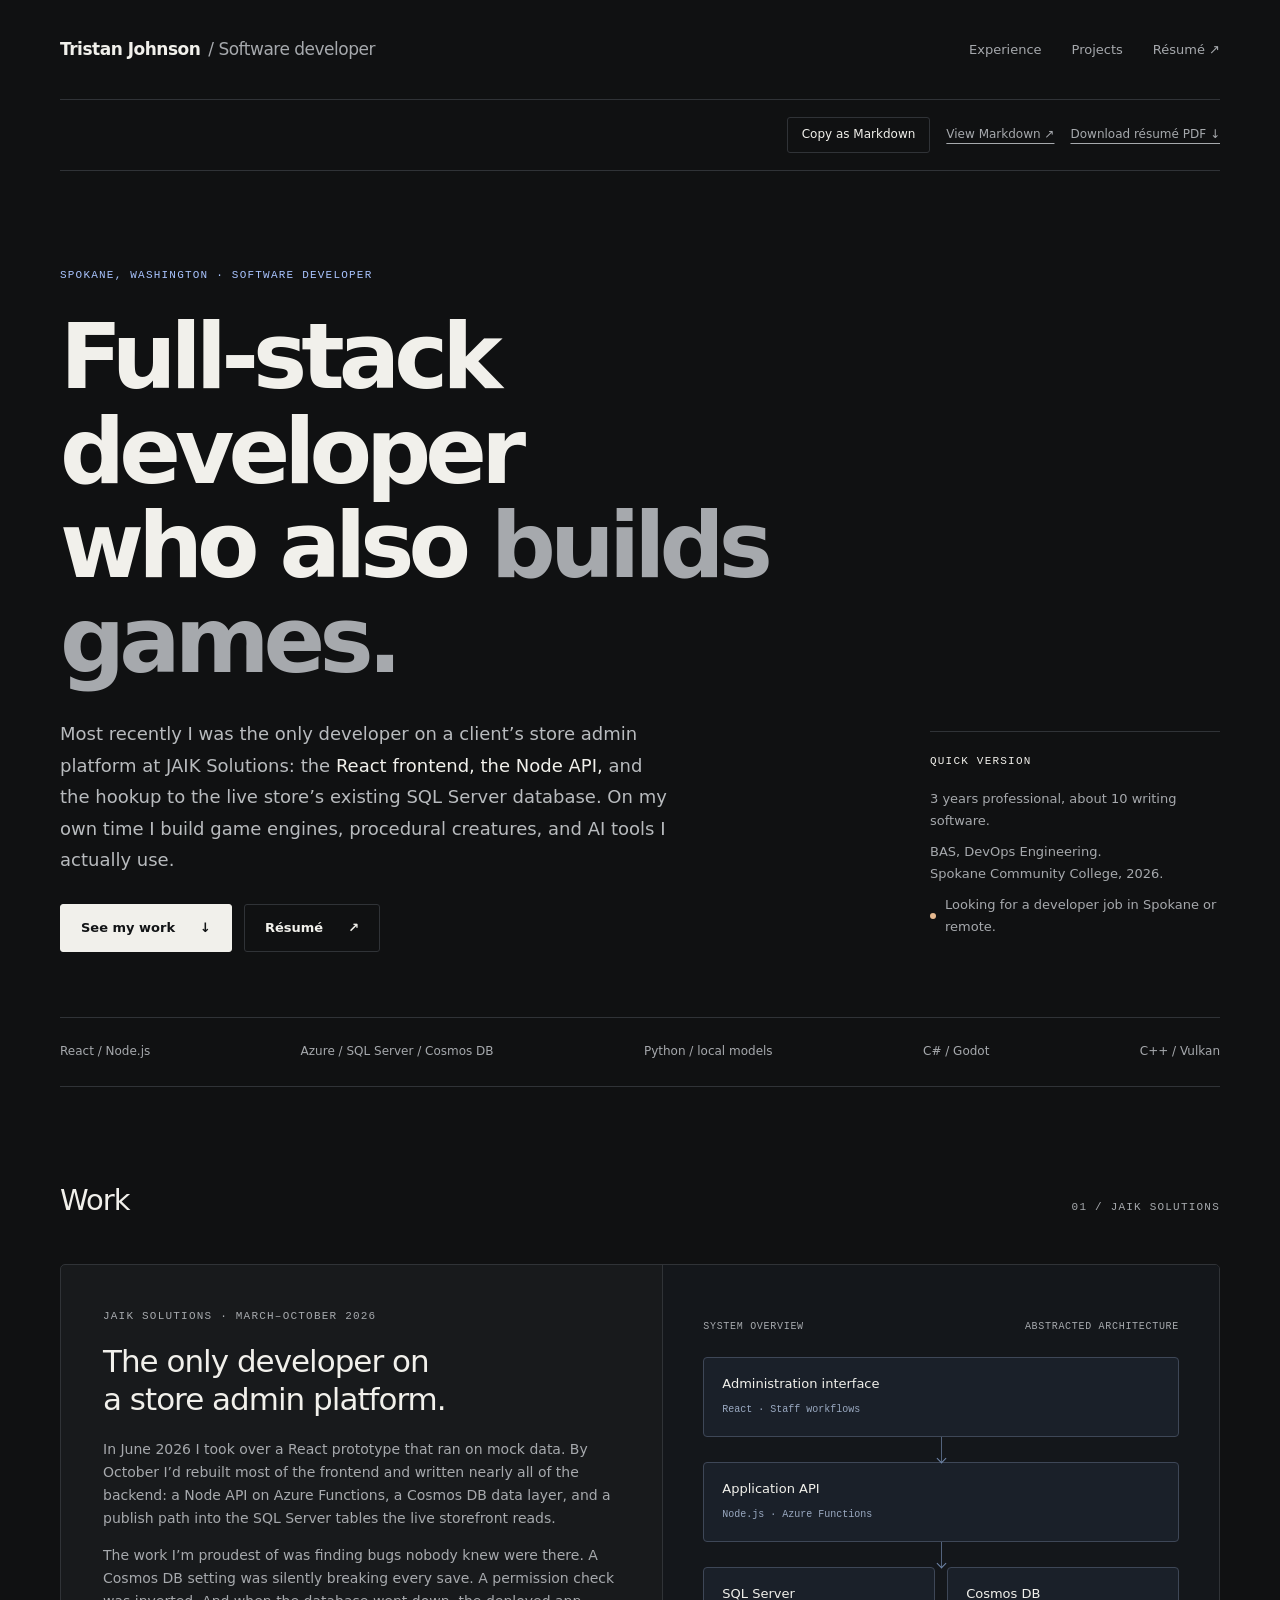
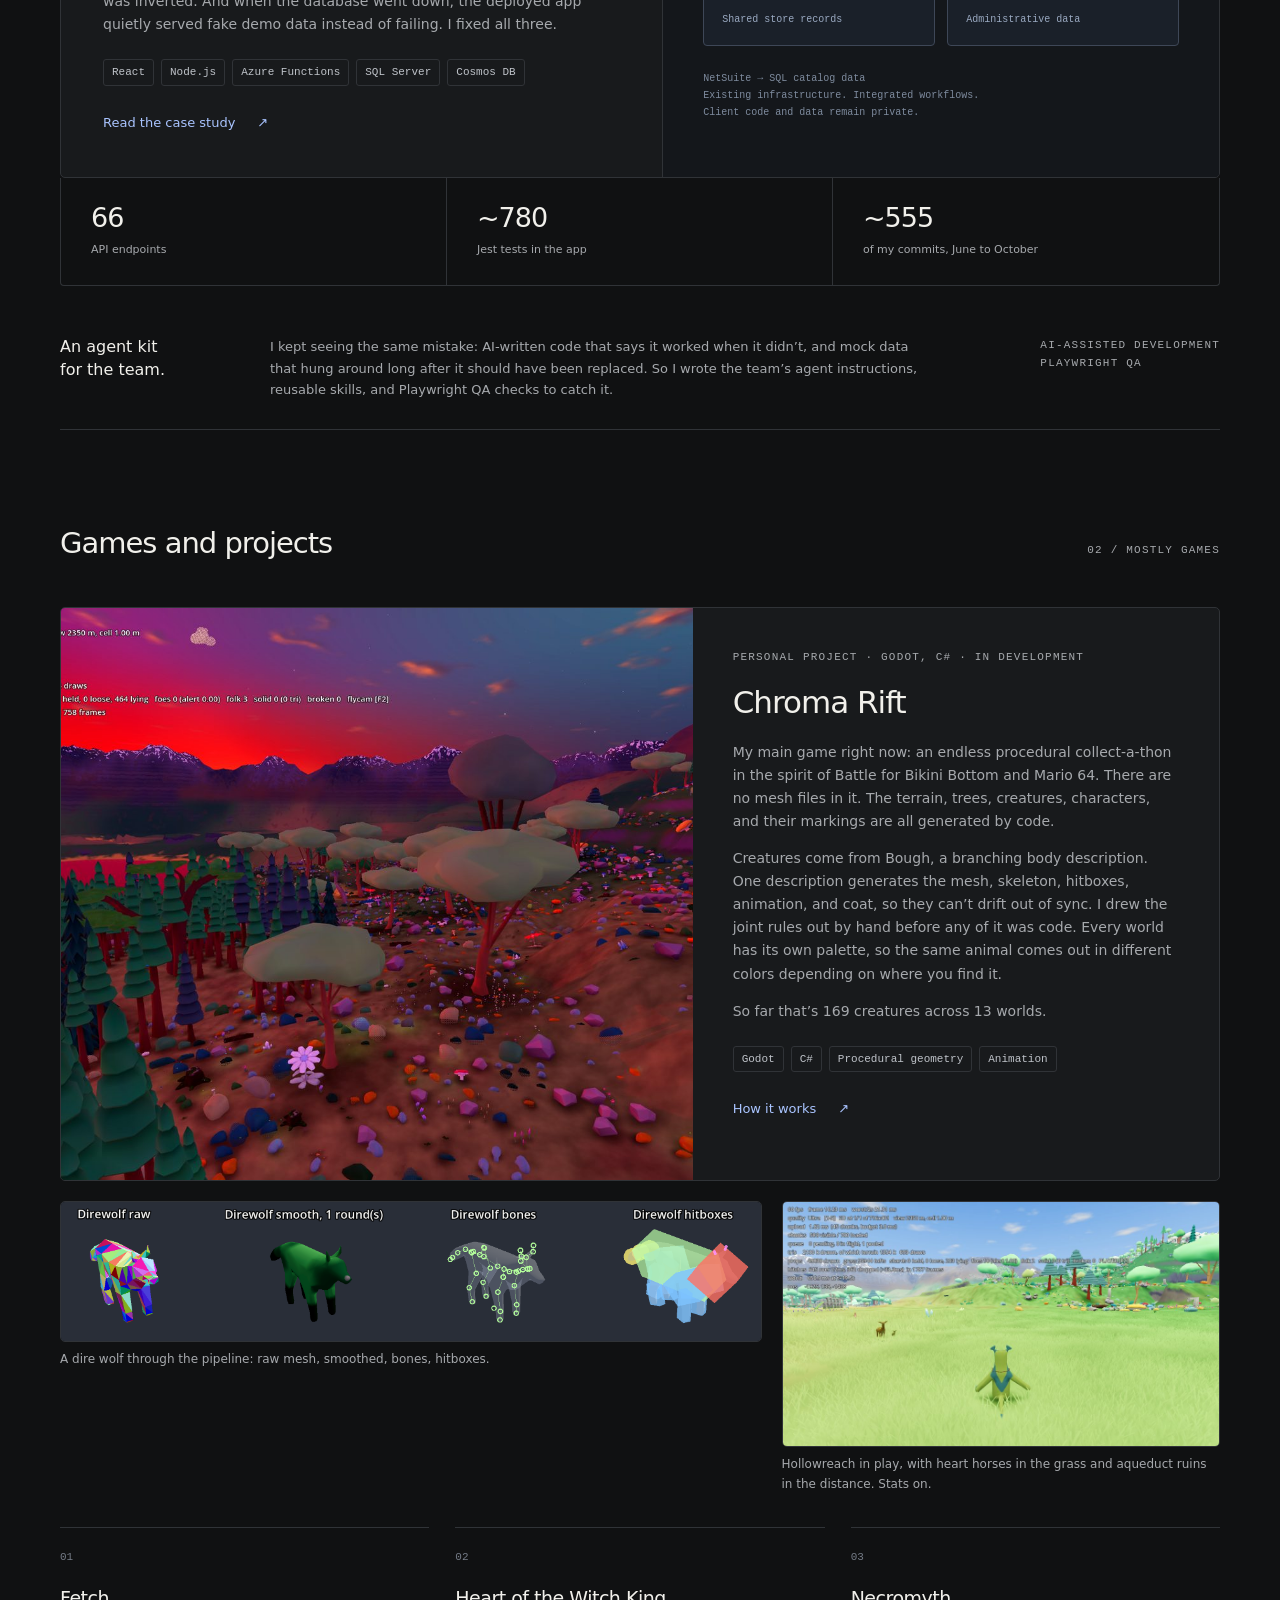
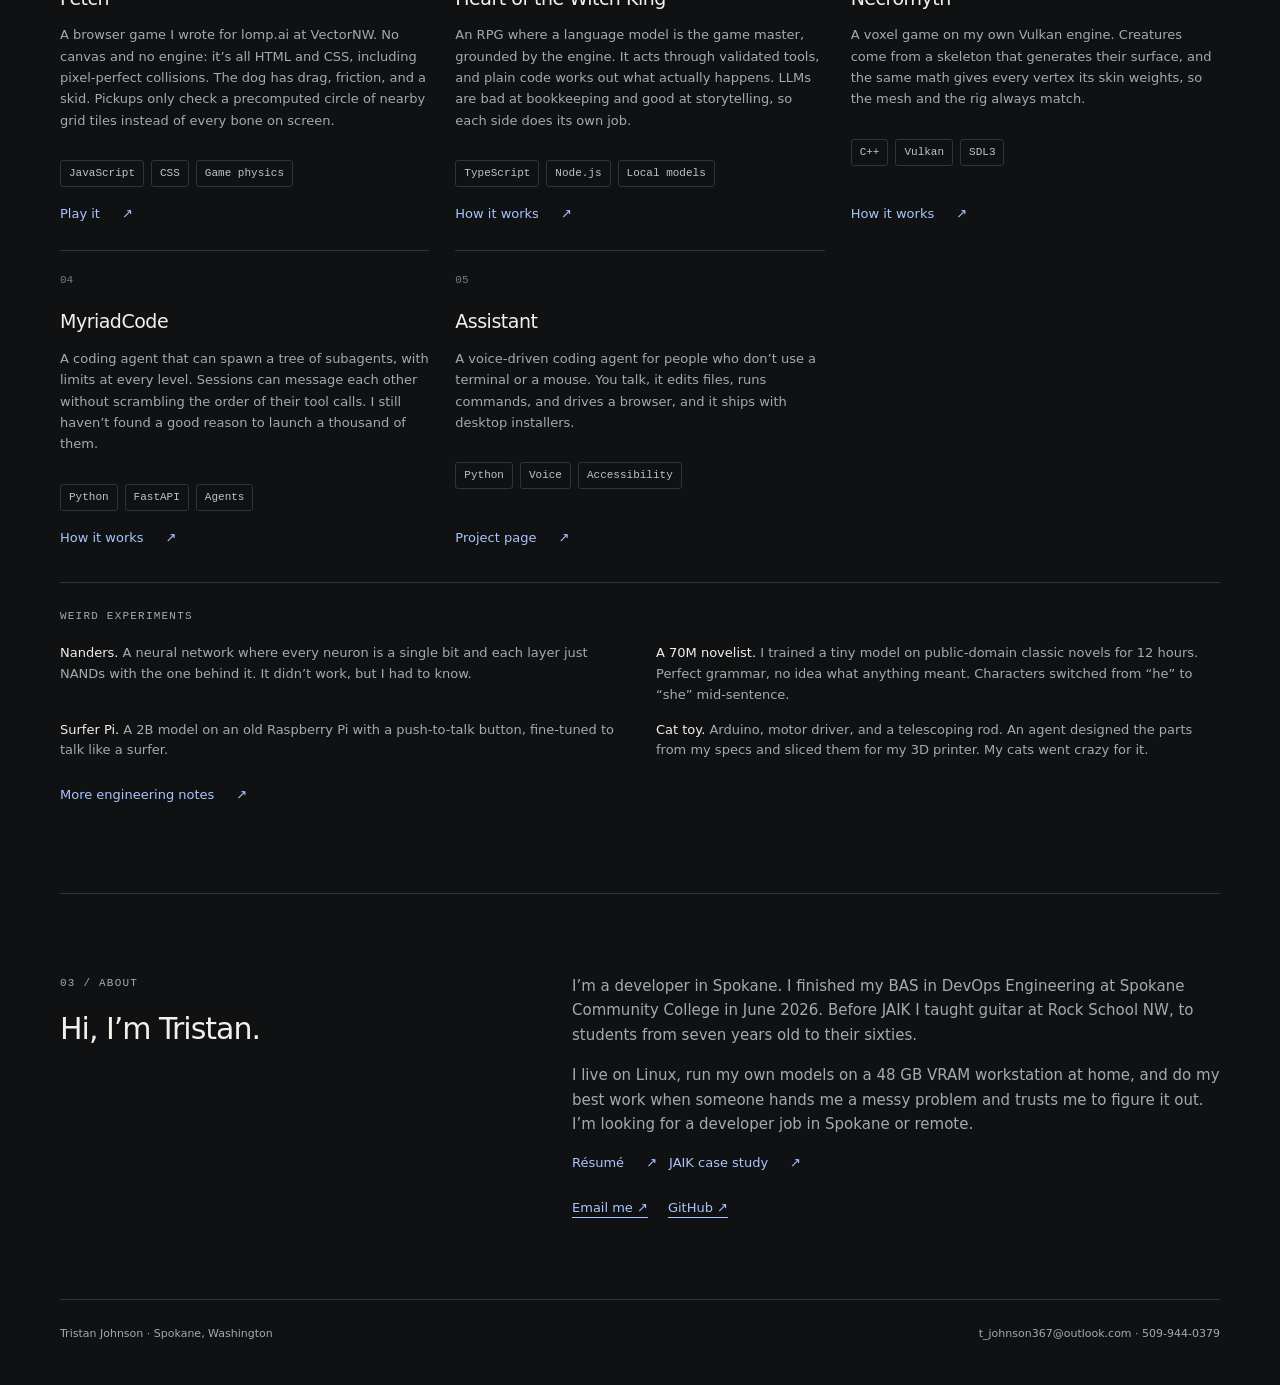
==== commit a24b3bc9: "Describe Heart of the Witch King's model as a grounded game master Co-Authored-By: Claude Opus 5.5 <" ====
--- a/index.html
+++ b/index.html
@@ -37,7 +37,7 @@
 </div>
 <div class="project-grid">
 <article class="project"><span class="number">01</span><h3>Fetch</h3><p>A browser game I wrote for lomp.ai at VectorNW. No canvas and no engine: it&rsquo;s all HTML and CSS, including pixel-perfect collisions. The dog has drag, friction, and a skid. Pickups only check a precomputed circle of nearby grid tiles instead of every bone on screen.</p><div class="tags"><span>JavaScript</span><span>CSS</span><span>Game physics</span></div><a class="text-link" href="https://games.lomp.ai/">Play it <span aria-hidden="true">↗</span></a></article>
-<article class="project"><span class="number">02</span><h3>Heart of the Witch King</h3><p>An RPG where a language model is the game master but can&rsquo;t cheat. It can only act through validated tools, and plain code decides what actually happens. LLMs are bad at bookkeeping and good at storytelling, so each side does its own job.</p><div class="tags"><span>TypeScript</span><span>Node.js</span><span>Local models</span></div><a class="text-link" href="engineering.html#heart-of-the-witch-king">How it works <span aria-hidden="true">↗</span></a></article>
+<article class="project"><span class="number">02</span><h3>Heart of the Witch King</h3><p>An RPG where a language model is the game master, grounded by the engine. It acts through validated tools, and plain code works out what actually happens. LLMs are bad at bookkeeping and good at storytelling, so each side does its own job.</p><div class="tags"><span>TypeScript</span><span>Node.js</span><span>Local models</span></div><a class="text-link" href="engineering.html#heart-of-the-witch-king">How it works <span aria-hidden="true">↗</span></a></article>
 <article class="project"><span class="number">03</span><h3>Necromyth</h3><p>A voxel game on my own Vulkan engine. Creatures come from a skeleton that generates their surface, and the same math gives every vertex its skin weights, so the mesh and the rig always match.</p><div class="tags"><span>C++</span><span>Vulkan</span><span>SDL3</span></div><a class="text-link" href="engineering.html#necromyth">How it works <span aria-hidden="true">↗</span></a></article>
 <article class="project"><span class="number">04</span><h3>MyriadCode</h3><p>A coding agent that can spawn a tree of subagents, with limits at every level. Sessions can message each other without scrambling the order of their tool calls. I still haven&rsquo;t found a good reason to launch a thousand of them.</p><div class="tags"><span>Python</span><span>FastAPI</span><span>Agents</span></div><a class="text-link" href="engineering.html#myriadcode">How it works <span aria-hidden="true">↗</span></a></article>
 <article class="project"><span class="number">05</span><h3>Assistant</h3><p>A voice-driven coding agent for people who don&rsquo;t use a terminal or a mouse. You talk, it edits files, runs commands, and drives a browser, and it ships with desktop installers.</p><div class="tags"><span>Python</span><span>Voice</span><span>Accessibility</span></div><a class="text-link" href="https://tristan367.github.io/basicagent/">Project page <span aria-hidden="true">↗</span></a></article>
@@ -51,4 +51,4 @@
 </section>
 <section class="about" aria-labelledby="about-heading"><div><span class="label">03 / About</span><h2 id="about-heading">Hi, I&rsquo;m Tristan.</h2></div><div><p>I&rsquo;m a developer in Spokane. I finished my BAS in DevOps Engineering at Spokane Community College in June 2026. Before JAIK I taught guitar at Rock School NW, to students from seven years old to their sixties.</p><p>I live on Linux, run my own models on a 48 GB VRAM workstation at home, and do my best work when someone hands me a messy problem and trusts me to figure it out. I&rsquo;m looking for a developer job in Spokane or remote.</p><div class="actions"><a class="text-link" href="resume.html">Résumé <span aria-hidden="true">↗</span></a><a class="text-link" href="case-study.html">JAIK case study <span aria-hidden="true">↗</span></a></div><div class="contact-links"><a href="mailto:t_johnson367@outlook.com">Email me ↗</a><a href="https://github.com/Tristan367">GitHub ↗</a></div></div></section>
 </main><footer class="footer"><span>Tristan Johnson · Spokane, Washington</span><span>t_johnson367@outlook.com · 509-944-0379</span></footer>
-</div><script id="markdown-source" type="application/json">"# Tristan Johnson\n\nSpokane, Washington \u00b7 t_johnson367@outlook.com \u00b7 509-944-0379 \u00b7 [GitHub](https://github.com/Tristan367) \u00b7 [Portfolio](https://tristan367.github.io/portfolio/)\n\nFull-stack developer. Most recently the sole developer of a company's internal store administration platform: React frontend, Node.js API, and the integration with the existing production SQL Server database the live store runs on. I've been writing software for about ten years, three of them professionally. On my own time I build game engines, procedural systems, and AI developer tools.\n\n## Experience\n\n### JAIK Solutions \u00b7 Full-Stack Developer (Contract)\n\n**March 2026\u2013October 2026 \u00b7 Spokane, Washington**\n\nSole developer from June 2026 on a client's Store Admin platform, which staff use to run a membership storefront's catalog, orders, and reporting. Took over a mock-data prototype, rebuilt most of the frontend, and wrote nearly all of the backend (about 390 of 490 frontend and 165 of 190 backend commits).\n\n- Built a Node.js API on Azure Functions (66 endpoints behind Azure API Management) and moved all 15 of its data layers from seed data to Cosmos DB/Mongoose, with optimistic locking for concurrent edits.\n- Built the publish path from admin drafts into the SQL Server tables the live storefront reads, covering products, prices, variations, bundles, and visibility rules, and invalidated the storefront's Redis cache only when members would see the change.\n- Designed price and stock resolution as admin override, then SQL, then \"unknown,\" never zero, so items without a stock record weren't silently pulled from sale.\n- Made deployed failures visible: a database outage returns a 503 instead of quietly serving demo data. Tracked down a Cosmos DB retryable-writes incompatibility that was breaking every save.\n- Restricted the developer login bypass to local environments, and maintained Entra ID/MSAL sign-in, JWT validation, and permission checks.\n- Wrote the team's agent instructions and Playwright QA tooling for AI-assisted development, aimed at a failure I kept seeing: generated code that reports success without actually doing the work.\n\n### VectorNW \u00b7 Web/Game Developer\n\n**October 2024\u2013March 2026 \u00b7 Spokane, Washington**\n\n- Built the frontend of lomp.ai, an early-stage AI marketplace, in Next.js and React from the designer's specs and mockups, deployed on AWS Amplify.\n- Wrote Fetch, the site's browser game, in vanilla JavaScript rendered entirely with CSS, with no canvas: a dog with drag, friction, and skid animations, pixel-perfect collisions, timed levels, and lives.\n- Made pickups cheap by checking only nearby cells of a spatial grid, using a precomputed circle of tile offsets around the player instead of measuring the distance to every bone each frame.\n\n### JAIK Solutions \u00b7 Full-Stack Web Developer\n\n**May 2022\u2013May 2023 \u00b7 Spokane, Washington**\n\n- Built React pages from an existing prototype and implemented Node.js API methods on a small team.\n\n**Also:** Guitar Instructor, Rock School NW, August 2024\u2013March 2026. Taught students from age seven to their sixties.\n\n## Projects\n\n**Chroma Rift** \u00b7 Godot, C#. A game built around procedural creatures: one branching body description generates each creature's mesh, skeleton, hitboxes, animation, and textures, so they stay consistent.\n\n**Heart of the Witch King** \u00b7 TypeScript, Node.js, local LLMs. An RPG where a language model narrates but can't cheat: it acts only through validated tools, and a deterministic rules engine decides what actually happens. Runs on local or hosted models.\n\n**Necromyth** \u00b7 C++, Vulkan, SDL3. A voxel game on my own Vulkan engine. Creature skin weights come from the same scalar field that generates the body's surface.\n\n**AI tooling** \u00b7 Python, FastAPI. MyriadCode, a self-hosted multi-agent coding tool that keeps tool calls ordered across messaging and cancellation, and [Assistant](https://tristan367.github.io/basicagent/), a voice-driven coding agent for people who don't use a terminal or mouse.\n\n## Skills\n\n**Web and data:** React, Node.js, REST APIs, Azure Functions, API Management, SQL Server, Cosmos DB/MongoDB, Mongoose, Knex, Redis\n\n**Languages and tools:** JavaScript, TypeScript, Python, C#, C++, Jest, Playwright, Azure DevOps CI, Git, Linux, Godot, Vulkan\n\n## Education\n\n**BAS, DevOps Engineering** (2026) and **AAS, Software Development** (2022) \u00b7 Spokane Community College\n\n\n---\n\n# The store admin platform at JAIK\n\n**JAIK Solutions \u00b7 Client project \u00b7 June\u2013October 2026**\n\n## What I walked into\n\nA client needed an internal app for their staff to run a membership storefront: products, prices, orders, and reports. When I took it over in June 2026, it was a React prototype running on mock data. The real SQL Server database and the Azure infrastructure already existed and were in production.\n\nFrom June on I was the only developer. I rebuilt most of the frontend and wrote nearly all of the backend, about 390 of 490 frontend commits and 165 of 190 backend commits. I didn't have permission to change the database schema or production infrastructure, so when I needed something there, I wrote up exactly what and handed it to the person who did.\n\n## What I built\n\n- A Node.js API on Azure Functions, 66 endpoints behind Azure API Management.\n- Product editing with drafts, autosave, version history, and publishing to the live store.\n- Order tools for support staff: history, cancellations, refunds, and re-ships.\n- Store reports, product stats, and settings.\n- An admin data layer in Cosmos DB (MongoDB API) with optimistic locking, so two people editing the same product don't overwrite each other.\n- Sign-in and permissions through the company's Microsoft Entra ID setup.\n\n## Publishing to the live store's database\n\nSaving a draft and publishing it are two different things. Drafts lived in the admin app's own Cosmos DB. The storefront read from SQL Server tables. Publishing meant writing products, prices, variations, bundles, and visibility rules into those tables, then clearing the storefront's Redis cache, but only when the change was something members would actually see.\n\nPrice and stock were a small version of the same problem. I set it up so the app checks an admin override first, then SQL, and if it still has nothing, it says \"unknown.\" It never falls back to zero, because zero stock quietly pulls an item off the store.\n\n## The bugs I'm proudest of\n\n**Every save was failing.** Cosmos DB's MongoDB API doesn't support retryable writes, and the driver had them on by default. Turning that off fixed every save in the app at once.\n\n**A login shortcut could reach real servers.** The developer bypass that skips sign-in is handy on your own machine and a security hole anywhere else. I locked it to local only.\n\n**Outages looked like a working app.** If the database went down, the deployed app quietly served demo data, so it looked fine while being completely wrong. Now a deployed outage returns a 503. Local development can still use sample data.\n\n## The agent kit\n\nThat last bug kept showing up in different forms: mock data that stuck around too long, and AI-written code that reported success without doing the work. So I wrote the team's agent kit, which included instructions for the coding agents, reusable skills, and Playwright QA checks aimed at exactly those two problems.\n\n## Where it ended up\n\nThe app has about 780 Jest tests. By October 2026 it was feature-complete and in the client's QA.\n\n## Tech\n\nReact 18 \u00b7 Node.js \u00b7 Azure Functions \u00b7 Azure API Management \u00b7 SQL Server \u00b7 Cosmos DB (MongoDB API) \u00b7 Mongoose \u00b7 Knex \u00b7 Redis \u00b7 Entra ID / MSAL \u00b7 Jest \u00b7 Testing Library \u00b7 Playwright \u00b7 Azure DevOps\n\n*Client name, source code, customer data, and internal schema details are left out on purpose.*\n\n\n---\n\n# How my projects work\n\nMore detail on the personal projects from my portfolio. For my client work, see the JAIK case study.\n\n## Chroma Rift: one body description, several connected systems\n\n**Godot \u00b7 C# \u00b7 Procedural geometry \u00b7 In development**\n\nBough describes branching forms such as creatures and trees. Geometry, rigs, collision shapes, animation, and surface patterns are connected through that representation. Changing a body needs to produce a usable result across those systems.\n\nI worked out geometric join rules in drawn specifications: limbs leaving faces or edges, branching end faces, insets, and curved limbs. The implementation includes explicit rules for building those connections. This keeps the shape system extensible beyond a small collection of fixed creature templates.\n\nPerformance is another design constraint. Main-thread construction and uploads share a named frame budget. Per-body appearance values live in a texture-backed table, avoiding the engine\u2019s limited instance-uniform allocation for that data. Seeded world generation and delta saves keep generated content separate from changes made during play.\n\n## Heart of the Witch King: a model can narrate without owning the rules\n\n**TypeScript \u00b7 Node.js \u00b7 Zod \u00b7 Local and hosted models \u00b7 In development**\n\nA language model can describe a room or decide what an innkeeper says. Combat, inventory, travel, and the effects of actions still need consistent rules. The AI referee interacts through tools; the engine owns the resulting state changes.\n\nThe TypeScript project connects to models over a configurable HTTP adapter using a common chat-completions format. That supports local servers such as Ollama or llama.cpp as well as hosted providers. It does not require a TypeScript-native inference binding.\n\nContent loads through a common mod pipeline with explicit define, replace, patch, and remove operations. Zod schemas, dependency checks, and reference validation catch malformed content before play. World-generation randomness is separate from live game rolls, so exploring a generated location does not consume the dice stream reserved for later actions. Node\u2019s test runner and dedicated simulation tools support the growing rules engine.\n\nSeparately, I've fine-tuned an image model to get better at dragons, orcs, and goblins for an earlier version of the game. Fine-tuning a language model for this one comes after the harness stops changing.\n\n## Necromyth: generate skinning from the same field as the body\n\n**C++ \u00b7 Vulkan \u00b7 SDL3 \u00b7 Procedural animation \u00b7 In development**\n\nA parameterized skeleton contributes to a scalar field. Marching cubes turns that field into a connected surface, and the contributions of the bones provide the skin weights. The mesh and the rig share the same underlying construction.\n\nAnimation uses bone roles, such as thigh, foot, spine, or wing, so behavior can apply across differently shaped bodies. The wider game combines streaming density-field terrain with cubic construction blocks and saves player edits as differences from the generated world.\n\nThe Vulkan renderer is a separate engine project. The game\u2019s simulation has also been separated from rendering in several systems. It's built with multiplayer in mind, but the server is still a stub, so it isn't a multiplayer game yet.\n\n## MyriadCode: agents that collaborate without corrupting their conversations\n\n**Python \u00b7 FastAPI \u00b7 SQLite \u00b7 HTMX \u00b7 Agent orchestration**\n\nMyriadCode supports custom tools defined by shell scripts and JSON schemas, peer-session messages, and configurable subagent tiers with their own models, tools, and concurrency limits.\n\nMessage delivery has to preserve the relationship between a model\u2019s tool calls and their results. Busy sessions receive queued messages at turn boundaries. Cancellation also needs to stop an exchange from restarting itself: an already-running sender must not wake another session after the stop operation has cleared its mailbox.\n\nThe interface has its own engineering constraints. Streaming output, expanding blocks, and restored history need to preserve the reader\u2019s position. The project documents the layout invariants behind that behavior and includes browser checks for transcript anchoring.\n\n## Rex Vltimvs: the tactical battle inherits the strategic terrain\n\n**C++23 \u00b7 SDL3 \u00b7 Simulation \u00b7 In development**\n\nThe grand-strategy game generates a world and samples tactical terrain from the location where armies meet. A river on the strategic map therefore constrains the corresponding battle.\n\nShared decision logic supports the adviser, bots, and opponents. The development record includes comparing changes across seeded campaigns and removing a proposed behavior after the measurements did not support it. The value is in making world generation, pathfinding, tactical rules, and strategic decisions agree.\n\n## Assistant: accessibility shapes the architecture\n\n**Python \u00b7 FastAPI \u00b7 Voice interaction \u00b7 Desktop packaging**\n\nAssistant is a coding agent designed for people who may not use a terminal or mouse. Spoken input, local speech output, project management, and installers are part of the main experience.\n\nA project manager handles application-level actions, while each project has its own focused coding assistant. Browser actions can run as a sequence and report outcomes, gathering diagnostic information when an interaction fails. These choices reduce the number of implementation details the user has to manage.\n\n[Visit the Assistant project](https://tristan367.github.io/basicagent/).\n\n## Local inference utilities: persistence and backend boundaries\n\n**ChatGGUF \u00b7 C# / LLamaSharp \u00b7 ImageGGUF \u00b7 Python / stable-diffusion.cpp**\n\nChatGGUF manages local chat sessions and model backend choices. Persisted chat history is the conversation source of truth; cached model state can be reused only when its fingerprint still matches the relevant settings and history. That separates conversational correctness from the performance benefit of loading a KV cache.\n\nImageGGUF exposes local image generation as a library and HTTP service, including progress and busy-state reporting. These are supporting inference tools, separate from the current TypeScript RPG\u2019s HTTP model adapter.\n\n## Soapbox and embedded work: software meets the machine\n\n**Python \u00b7 Offline speech \u00b7 C \u00b7 AVR microcontrollers**\n\nSoapbox runs local Whisper dictation and types into other applications. Packaging has to account for different desktop input mechanisms, including X11 and Wayland. It has Windows and Linux builds. There's macOS code too, but I haven't verified it.\n\nMy RC-car firmware uses an ATmega328P for receiver pulse measurement, two-motor mixing, and motor control. It includes receiver-loss handling and battery voltage states with warning, cutoff, and hysteresis. I like it when code has to move something real.\n\n## How I work with AI\n\nI use coding agents for most of my development now. My job is picking the problem, deciding how the system should behave, drawing out the geometry and interactions when they're tricky, checking what comes back, and deciding what stays. Any of these projects, I can walk you through why it works the way it does.\n"</script><script src="assets/copy-markdown.js?v=fa5943f77bb5" defer></script></body></html>
+</div><script id="markdown-source" type="application/json">"# Tristan Johnson\n\nSpokane, Washington \u00b7 t_johnson367@outlook.com \u00b7 509-944-0379 \u00b7 [GitHub](https://github.com/Tristan367) \u00b7 [Portfolio](https://tristan367.github.io/portfolio/)\n\nFull-stack developer. Most recently the sole developer of a company's internal store administration platform: React frontend, Node.js API, and the integration with the existing production SQL Server database the live store runs on. I've been writing software for about ten years, three of them professionally. On my own time I build game engines, procedural systems, and AI developer tools.\n\n## Experience\n\n### JAIK Solutions \u00b7 Full-Stack Developer (Contract)\n\n**March 2026\u2013October 2026 \u00b7 Spokane, Washington**\n\nSole developer from June 2026 on a client's Store Admin platform, which staff use to run a membership storefront's catalog, orders, and reporting. Took over a mock-data prototype, rebuilt most of the frontend, and wrote nearly all of the backend (about 390 of 490 frontend and 165 of 190 backend commits). It reached client QA with about 780 Jest tests.\n\n- Built a Node.js API on Azure Functions (66 endpoints behind Azure API Management) and moved all 15 of its data layers from seed data to Cosmos DB/Mongoose, with optimistic locking for concurrent edits.\n- Built the publish path from admin drafts into the SQL Server tables the live storefront reads, covering products, prices, variations, bundles, and visibility rules, and invalidated the storefront's Redis cache only when members would see the change.\n- Designed price and stock resolution as admin override, then SQL, then \"unknown,\" never zero, so items without a stock record weren't silently pulled from sale.\n- Made deployed failures visible: a database outage returns a 503 instead of quietly serving demo data. Tracked down a Cosmos DB retryable-writes incompatibility that was breaking every save.\n- Restricted the developer login bypass to local environments, and maintained Entra ID/MSAL sign-in, JWT validation, and permission checks.\n- Wrote the team's agent instructions and Playwright QA tooling for AI-assisted development, aimed at a failure I kept seeing: generated code that reports success without actually doing the work.\n\n### VectorNW \u00b7 Web/Game Developer\n\n**October 2024\u2013March 2026 \u00b7 Spokane, Washington**\n\n- Built the frontend of lomp.ai, an early-stage AI marketplace, in Next.js and React from the designer's specs and mockups, deployed on AWS Amplify.\n- Wrote Fetch, the site's browser game, in vanilla JavaScript rendered entirely with CSS, with no canvas: a dog with drag, friction, and skid animations, pixel-perfect collisions, timed levels, and lives.\n- Made pickups cheap by checking only nearby cells of a spatial grid, using a precomputed circle of tile offsets around the player instead of measuring the distance to every bone each frame.\n\n### JAIK Solutions \u00b7 Full-Stack Web Developer\n\n**May 2022\u2013May 2023 \u00b7 Spokane, Washington**\n\n- Built React pages from an existing prototype and implemented Node.js API methods on a small team.\n\n**Also:** Guitar Instructor, Rock School NW, August 2024\u2013March 2026. Taught students from age seven to their sixties.\n\n## Projects\n\n**Chroma Rift** \u00b7 Godot, C#. A game built around procedural creatures: one branching body description generates each creature's mesh, skeleton, hitboxes, animation, and textures, so they stay consistent.\n\n**Heart of the Witch King** \u00b7 TypeScript, Node.js, local LLMs. An RPG where a language model is the game master, grounded by validated tools and a deterministic rules engine. Runs on local or hosted models.\n\n**Necromyth** \u00b7 C++, Vulkan, SDL3. A voxel game on my own Vulkan engine. Creature skin weights come from the same scalar field that generates the body's surface.\n\n**AI tooling** \u00b7 Python, FastAPI. MyriadCode, a self-hosted multi-agent coding tool that keeps tool calls ordered across messaging and cancellation, and [Assistant](https://tristan367.github.io/basicagent/), a voice-driven coding agent for people who don't use a terminal or mouse.\n\n## Skills\n\n**Web and data:** React, Node.js, REST APIs, Azure Functions, API Management, SQL Server, Cosmos DB/MongoDB, Mongoose, Knex, Redis\n\n**Languages and tools:** JavaScript, TypeScript, Java, Kotlin, C#, C++, Python, Jest, Playwright, Azure DevOps CI, Git, Linux, Godot, Vulkan\n\n## Education\n\n**BAS, DevOps Engineering** (2026) and **AAS, Software Development** (2022) \u00b7 Spokane Community College\n\n\n---\n\n# The store admin platform at JAIK\n\n**JAIK Solutions \u00b7 Client project \u00b7 June\u2013October 2026**\n\n## What I walked into\n\nA client needed an internal app for their staff to run a membership storefront: products, prices, orders, and reports. When I took it over in June 2026, it was a React prototype running on mock data. The real SQL Server database and the Azure infrastructure already existed and were in production.\n\nFrom June on I was the only developer. I rebuilt most of the frontend and wrote nearly all of the backend, about 390 of 490 frontend commits and 165 of 190 backend commits. I didn't have permission to change the database schema or production infrastructure, so when I needed something there, I wrote up exactly what and handed it to the person who did.\n\n## What I built\n\n- A Node.js API on Azure Functions, 66 endpoints behind Azure API Management.\n- Product editing with drafts, autosave, version history, and publishing to the live store.\n- Order tools for support staff: history, cancellations, refunds, and re-ships.\n- Store reports, product stats, and settings.\n- An admin data layer in Cosmos DB (MongoDB API) with optimistic locking, so two people editing the same product don't overwrite each other.\n- Sign-in and permissions through the company's Microsoft Entra ID setup.\n\n## Publishing to the live store's database\n\nSaving a draft and publishing it are two different things. Drafts lived in the admin app's own Cosmos DB. The storefront read from SQL Server tables. Publishing meant writing products, prices, variations, bundles, and visibility rules into those tables, then clearing the storefront's Redis cache, but only when the change was something members would actually see.\n\nPrice and stock were a small version of the same problem. I set it up so the app checks an admin override first, then SQL, and if it still has nothing, it says \"unknown.\" It never falls back to zero, because zero stock quietly pulls an item off the store.\n\n## The bugs I'm proudest of\n\n**Every save was failing.** Cosmos DB's MongoDB API doesn't support retryable writes, and the driver had them on by default. Turning that off fixed every save in the app at once.\n\n**A login shortcut could reach real servers.** The developer bypass that skips sign-in is handy on your own machine and a security hole anywhere else. I locked it to local only.\n\n**Outages looked like a working app.** If the database went down, the deployed app quietly served demo data, so it looked fine while being completely wrong. Now a deployed outage returns a 503. Local development can still use sample data.\n\n## The agent kit\n\nThat last bug kept showing up in different forms: mock data that stuck around too long, and AI-written code that reported success without doing the work. So I wrote the team's agent kit, which included instructions for the coding agents, reusable skills, and Playwright QA checks aimed at exactly those two problems.\n\n## Where it ended up\n\nThe app has about 780 Jest tests. By October 2026 it was feature-complete and in the client's QA.\n\n## Tech\n\nReact 18 \u00b7 Node.js \u00b7 Azure Functions \u00b7 Azure API Management \u00b7 SQL Server \u00b7 Cosmos DB (MongoDB API) \u00b7 Mongoose \u00b7 Knex \u00b7 Redis \u00b7 Entra ID / MSAL \u00b7 Jest \u00b7 Testing Library \u00b7 Playwright \u00b7 Azure DevOps\n\n*Client name, source code, customer data, and internal schema details are left out on purpose.*\n\n\n---\n\n# How my projects work\n\nMore detail on the personal projects from my portfolio. For my client work, see the JAIK case study.\n\n## Chroma Rift: one body description, several connected systems\n\n**Godot \u00b7 C# \u00b7 Procedural geometry \u00b7 In development**\n\nBough describes branching forms such as creatures and trees. Geometry, rigs, collision shapes, animation, and surface patterns are connected through that representation. Changing a body needs to produce a usable result across those systems.\n\nI worked out geometric join rules in drawn specifications: limbs leaving faces or edges, branching end faces, insets, and curved limbs. The implementation includes explicit rules for building those connections. This keeps the shape system extensible beyond a small collection of fixed creature templates.\n\nPerformance is another design constraint. Main-thread construction and uploads share a named frame budget. Per-body appearance values live in a texture-backed table, avoiding the engine\u2019s limited instance-uniform allocation for that data. Seeded world generation and delta saves keep generated content separate from changes made during play.\n\n## Heart of the Witch King: a model can narrate without owning the rules\n\n**TypeScript \u00b7 Node.js \u00b7 Zod \u00b7 Local and hosted models \u00b7 In development**\n\nA language model can describe a room or decide what an innkeeper says. Combat, inventory, travel, and the effects of actions still need consistent rules. The AI referee interacts through tools; the engine owns the resulting state changes.\n\nThe TypeScript project connects to models over a configurable HTTP adapter using a common chat-completions format. That supports local servers such as Ollama or llama.cpp as well as hosted providers. It does not require a TypeScript-native inference binding.\n\nContent loads through a common mod pipeline with explicit define, replace, patch, and remove operations. Zod schemas, dependency checks, and reference validation catch malformed content before play. World-generation randomness is separate from live game rolls, so exploring a generated location does not consume the dice stream reserved for later actions. Node\u2019s test runner and dedicated simulation tools support the growing rules engine.\n\nSeparately, I've fine-tuned an image model to get better at dragons, orcs, and goblins for an earlier version of the game. Fine-tuning a language model for this one comes after the harness stops changing.\n\n## Necromyth: generate skinning from the same field as the body\n\n**C++ \u00b7 Vulkan \u00b7 SDL3 \u00b7 Procedural animation \u00b7 In development**\n\nA parameterized skeleton contributes to a scalar field. Marching cubes turns that field into a connected surface, and the contributions of the bones provide the skin weights. The mesh and the rig share the same underlying construction.\n\nAnimation uses bone roles, such as thigh, foot, spine, or wing, so behavior can apply across differently shaped bodies. The wider game combines streaming density-field terrain with cubic construction blocks and saves player edits as differences from the generated world.\n\nThe Vulkan renderer is a separate engine project. The game\u2019s simulation has also been separated from rendering in several systems. It's built with multiplayer in mind, but the server is still a stub, so it isn't a multiplayer game yet.\n\n## MyriadCode: agents that collaborate without corrupting their conversations\n\n**Python \u00b7 FastAPI \u00b7 SQLite \u00b7 HTMX \u00b7 Agent orchestration**\n\nMyriadCode supports custom tools defined by shell scripts and JSON schemas, peer-session messages, and configurable subagent tiers with their own models, tools, and concurrency limits.\n\nMessage delivery has to preserve the relationship between a model\u2019s tool calls and their results. Busy sessions receive queued messages at turn boundaries. Cancellation also needs to stop an exchange from restarting itself: an already-running sender must not wake another session after the stop operation has cleared its mailbox.\n\nThe interface has its own engineering constraints. Streaming output, expanding blocks, and restored history need to preserve the reader\u2019s position. The project documents the layout invariants behind that behavior and includes browser checks for transcript anchoring.\n\n## Rex Vltimvs: the tactical battle inherits the strategic terrain\n\n**C++23 \u00b7 SDL3 \u00b7 Simulation \u00b7 In development**\n\nThe grand-strategy game generates a world and samples tactical terrain from the location where armies meet. A river on the strategic map therefore constrains the corresponding battle.\n\nShared decision logic supports the adviser, bots, and opponents. The development record includes comparing changes across seeded campaigns and removing a proposed behavior after the measurements did not support it. The value is in making world generation, pathfinding, tactical rules, and strategic decisions agree.\n\n## Assistant: accessibility shapes the architecture\n\n**Python \u00b7 FastAPI \u00b7 Voice interaction \u00b7 Desktop packaging**\n\nAssistant is a coding agent designed for people who may not use a terminal or mouse. Spoken input, local speech output, project management, and installers are part of the main experience.\n\nA project manager handles application-level actions, while each project has its own focused coding assistant. Browser actions can run as a sequence and report outcomes, gathering diagnostic information when an interaction fails. These choices reduce the number of implementation details the user has to manage.\n\n[Visit the Assistant project](https://tristan367.github.io/basicagent/).\n\n## Local inference utilities: persistence and backend boundaries\n\n**ChatGGUF \u00b7 C# / LLamaSharp \u00b7 ImageGGUF \u00b7 Python / stable-diffusion.cpp**\n\nChatGGUF manages local chat sessions and model backend choices. Persisted chat history is the conversation source of truth; cached model state can be reused only when its fingerprint still matches the relevant settings and history. That separates conversational correctness from the performance benefit of loading a KV cache.\n\nImageGGUF exposes local image generation as a library and HTTP service, including progress and busy-state reporting. These are supporting inference tools, separate from the current TypeScript RPG\u2019s HTTP model adapter.\n\n## Soapbox and embedded work: software meets the machine\n\n**Python \u00b7 Offline speech \u00b7 C \u00b7 AVR microcontrollers**\n\nSoapbox runs local Whisper dictation and types into other applications. Packaging has to account for different desktop input mechanisms, including X11 and Wayland. It has Windows and Linux builds. There's macOS code too, but I haven't verified it.\n\nMy RC-car firmware uses an ATmega328P for receiver pulse measurement, two-motor mixing, and motor control. It includes receiver-loss handling and battery voltage states with warning, cutoff, and hysteresis. I like it when code has to move something real.\n\n## How I work with AI\n\nI use coding agents for most of my development now. My job is picking the problem, deciding how the system should behave, drawing out the geometry and interactions when they're tricky, checking what comes back, and deciding what stays. Any of these projects, I can walk you through why it works the way it does.\n"</script><script src="assets/copy-markdown.js?v=fa5943f77bb5" defer></script></body></html>
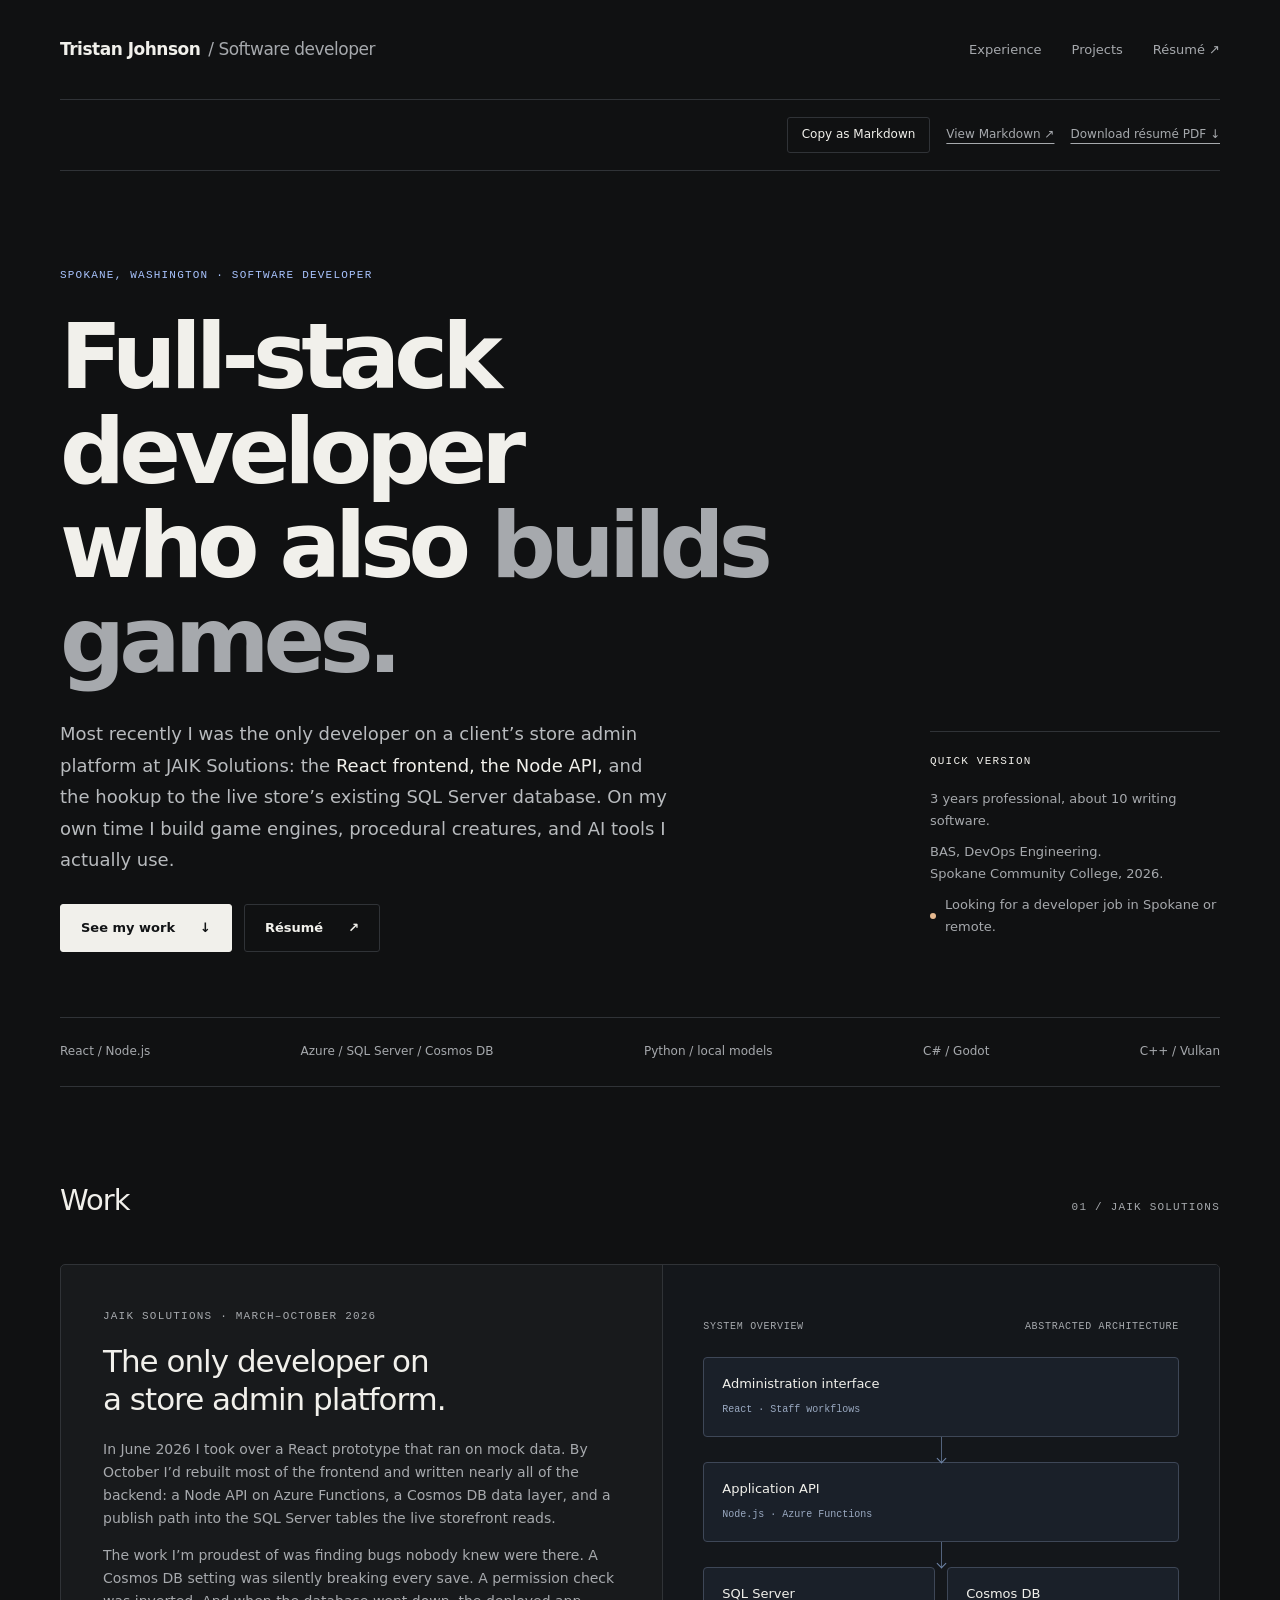
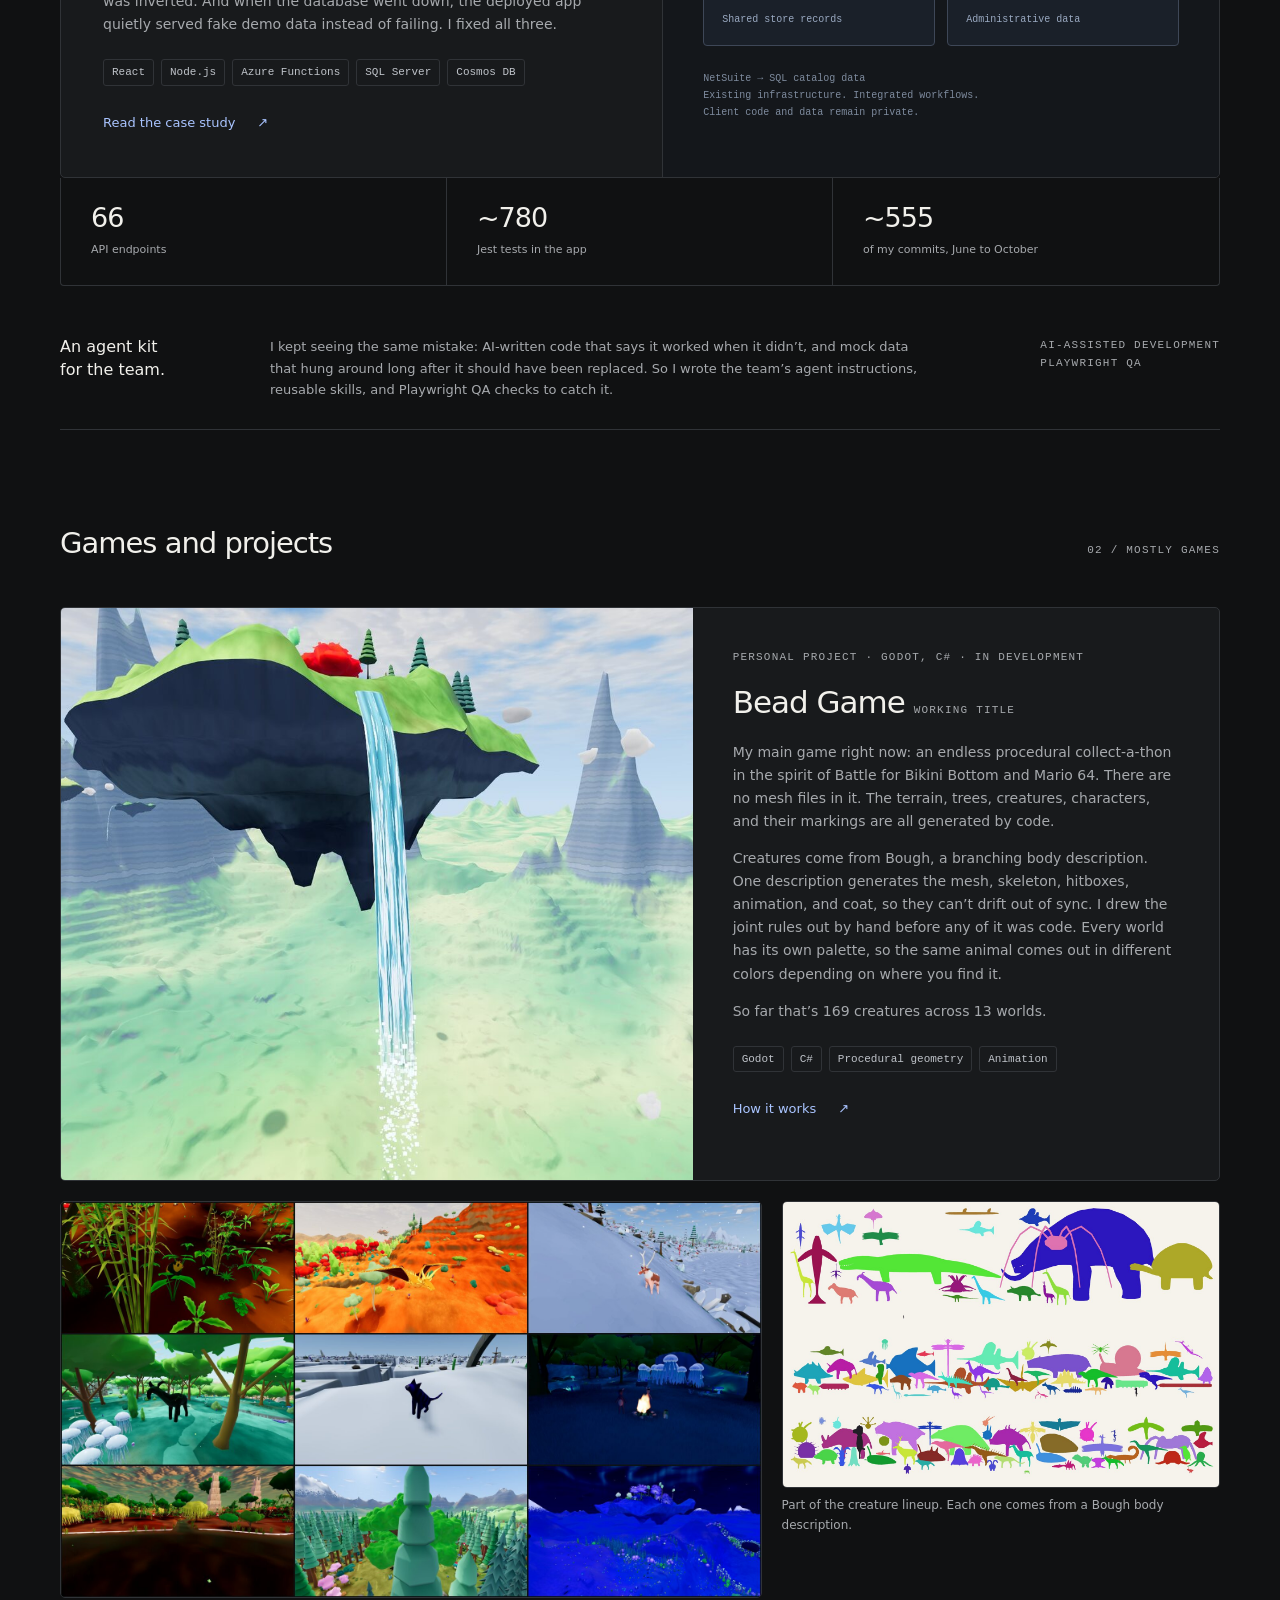
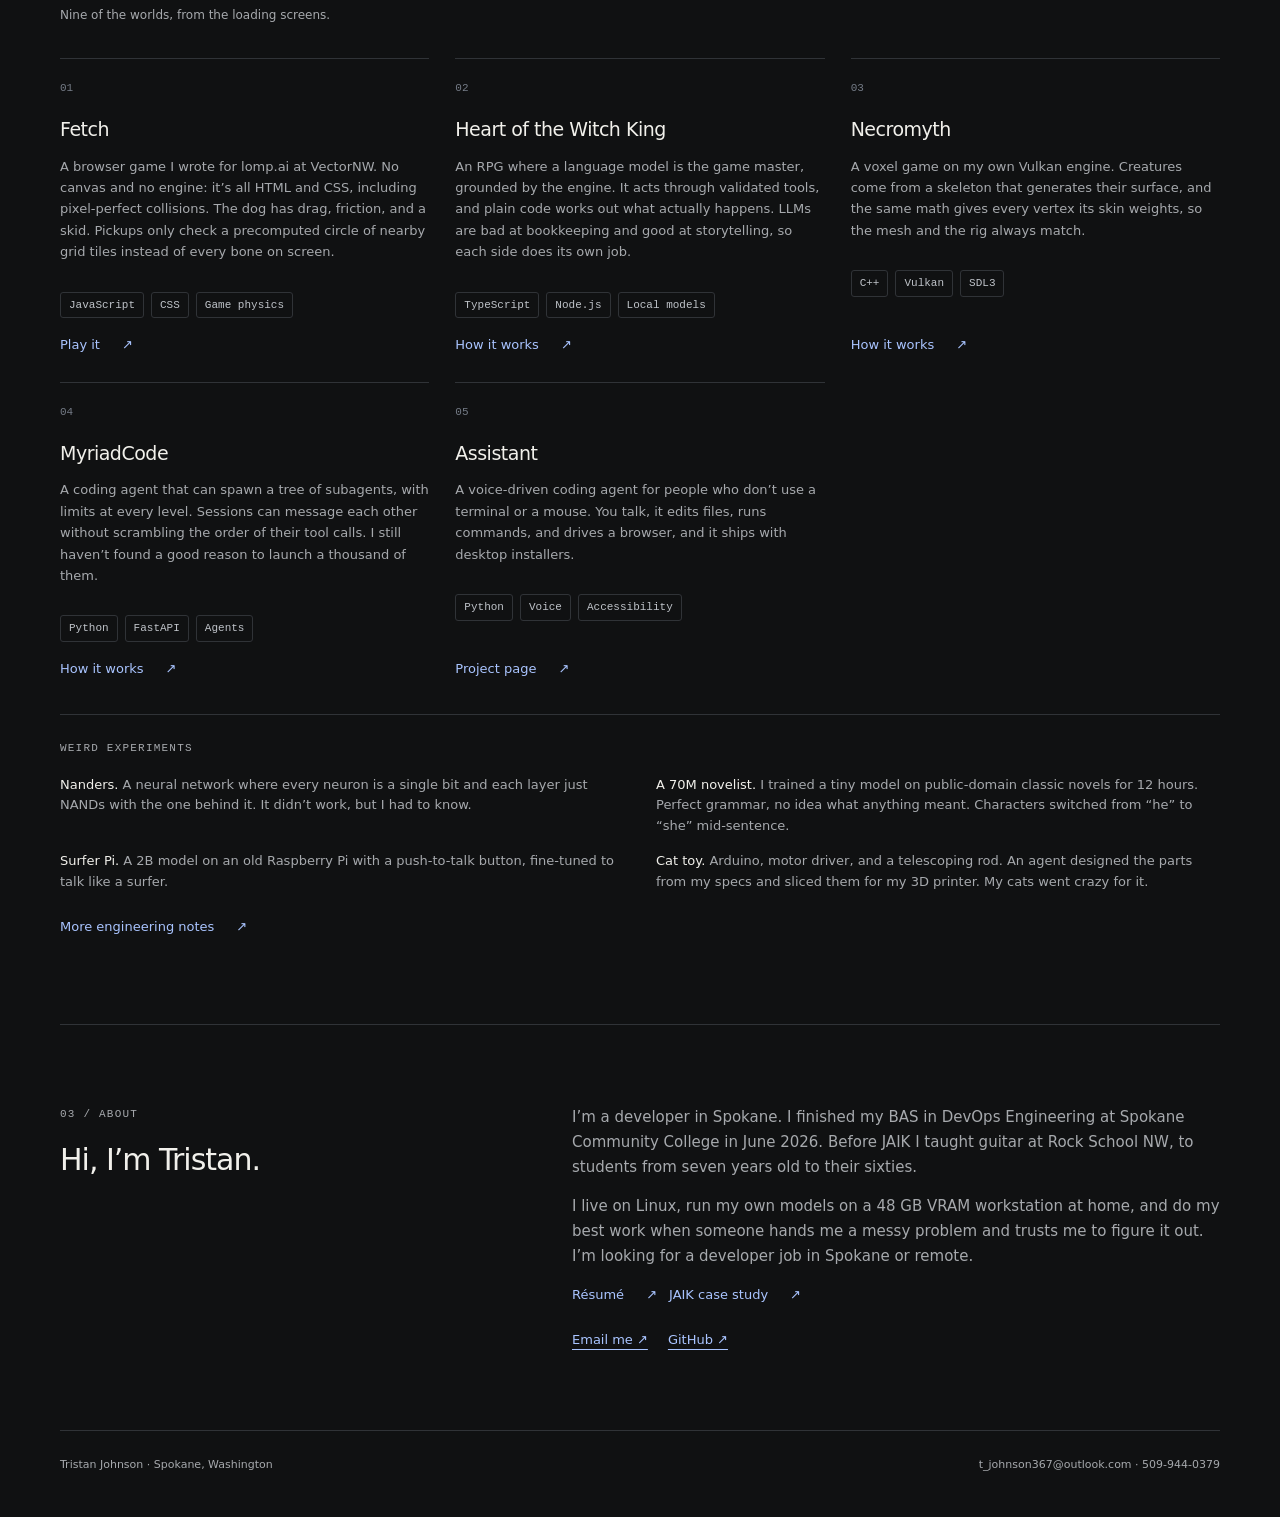
==== commit b5daf41c: "Rename Chroma Rift to Bead Game (working title) and replace debug screenshots with loading-screen ar" ====
--- a/index.html
+++ b/index.html
@@ -28,12 +28,12 @@
 <section class="section" id="projects" aria-labelledby="projects-heading">
 <div class="section-head"><h2 id="projects-heading">Games and projects</h2><span class="label">02 / Mostly games</span></div>
 <article class="feature">
-<div class="feature-art feature-shot"><img src="assets/img/mended-strands-sunset.jpg" width="1600" height="900" alt="Chroma Rift at sunset on Ultra settings: pine forest, flat-topped trees, and scattered rocks running down to a lake and mountains, with the debug stats readout in the corner."></div>
-<div class="feature-copy"><span class="label">Personal project · Godot, C# · In development</span><h3>Chroma Rift</h3><p>My main game right now: an endless procedural collect-a-thon in the spirit of Battle for Bikini Bottom and Mario 64. There are no mesh files in it. The terrain, trees, creatures, characters, and their markings are all generated by code.</p><p>Creatures come from Bough, a branching body description. One description generates the mesh, skeleton, hitboxes, animation, and coat, so they can&rsquo;t drift out of sync. I drew the joint rules out by hand before any of it was code. Every world has its own palette, so the same animal comes out in different colors depending on where you find it.</p><p>So far that&rsquo;s 169 creatures across 13 worlds.</p><div class="tags"><span>Godot</span><span>C#</span><span>Procedural geometry</span><span>Animation</span></div><a class="text-link" href="engineering.html#chroma-rift">How it works <span aria-hidden="true">↗</span></a></div>
+<div class="feature-art feature-shot"><img src="assets/img/bead-game-drift-falls.jpg" width="1600" height="900" alt="Bead Game loading-screen art: a floating island with a waterfall pouring into a pale green valley, with stone spires behind it."></div>
+<div class="feature-copy"><span class="label">Personal project · Godot, C# · In development</span><h3>Bead Game <span class="label" style="display:inline;font-size:11px">working title</span></h3><p>My main game right now: an endless procedural collect-a-thon in the spirit of Battle for Bikini Bottom and Mario 64. There are no mesh files in it. The terrain, trees, creatures, characters, and their markings are all generated by code.</p><p>Creatures come from Bough, a branching body description. One description generates the mesh, skeleton, hitboxes, animation, and coat, so they can&rsquo;t drift out of sync. I drew the joint rules out by hand before any of it was code. Every world has its own palette, so the same animal comes out in different colors depending on where you find it.</p><p>So far that&rsquo;s 169 creatures across 13 worlds.</p><div class="tags"><span>Godot</span><span>C#</span><span>Procedural geometry</span><span>Animation</span></div><a class="text-link" href="engineering.html#bead-game">How it works <span aria-hidden="true">↗</span></a></div>
 </article>
 <div class="shots">
-<figure><img src="assets/img/mended-strands-direwolf.png" width="2240" height="445" loading="lazy" alt="A dire wolf shown four ways: raw triangles, smoothed mesh, skeleton, and hitboxes."><figcaption>A dire wolf through the pipeline: raw mesh, smoothed, bones, hitboxes.</figcaption></figure>
-<figure><img src="assets/img/mended-strands-hollowreach.jpg" width="954" height="534" loading="lazy" alt="Hollowreach in play: open grassland with heart horses, trees on the hills, and aqueduct ruins in the distance, with the debug stats readout on."><figcaption>Hollowreach in play, with heart horses in the grass and aqueduct ruins in the distance. Stats on.</figcaption></figure>
+<figure><img src="assets/img/bead-game-worlds.jpg" width="1740" height="984" loading="lazy" alt="Nine Bead Game loading screens in a grid: a panda in bamboo, a dragon over orange hills, a reindeer in snow, a jellyfish forest, a storm cat on white plateaus, a campfire under glowing jellyfish, a jungle path with towers, a pine forest below mountains, and a blue night island."><figcaption>Nine of the worlds, from the loading screens.</figcaption></figure>
+<figure><img src="assets/img/bead-game-creatures.jpg" width="1600" height="1046" loading="lazy" alt="Silhouettes of the game&rsquo;s creatures side by side: whales, giant spiders, dinosaurs, birds, fish, insects, and odder things, each a different color."><figcaption>Part of the creature lineup. Each one comes from a Bough body description.</figcaption></figure>
 </div>
 <div class="project-grid">
 <article class="project"><span class="number">01</span><h3>Fetch</h3><p>A browser game I wrote for lomp.ai at VectorNW. No canvas and no engine: it&rsquo;s all HTML and CSS, including pixel-perfect collisions. The dog has drag, friction, and a skid. Pickups only check a precomputed circle of nearby grid tiles instead of every bone on screen.</p><div class="tags"><span>JavaScript</span><span>CSS</span><span>Game physics</span></div><a class="text-link" href="https://games.lomp.ai/">Play it <span aria-hidden="true">↗</span></a></article>
@@ -51,4 +51,4 @@
 </section>
 <section class="about" aria-labelledby="about-heading"><div><span class="label">03 / About</span><h2 id="about-heading">Hi, I&rsquo;m Tristan.</h2></div><div><p>I&rsquo;m a developer in Spokane. I finished my BAS in DevOps Engineering at Spokane Community College in June 2026. Before JAIK I taught guitar at Rock School NW, to students from seven years old to their sixties.</p><p>I live on Linux, run my own models on a 48 GB VRAM workstation at home, and do my best work when someone hands me a messy problem and trusts me to figure it out. I&rsquo;m looking for a developer job in Spokane or remote.</p><div class="actions"><a class="text-link" href="resume.html">Résumé <span aria-hidden="true">↗</span></a><a class="text-link" href="case-study.html">JAIK case study <span aria-hidden="true">↗</span></a></div><div class="contact-links"><a href="mailto:t_johnson367@outlook.com">Email me ↗</a><a href="https://github.com/Tristan367">GitHub ↗</a></div></div></section>
 </main><footer class="footer"><span>Tristan Johnson · Spokane, Washington</span><span>t_johnson367@outlook.com · 509-944-0379</span></footer>
-</div><script id="markdown-source" type="application/json">"# Tristan Johnson\n\nSpokane, Washington \u00b7 t_johnson367@outlook.com \u00b7 509-944-0379 \u00b7 [GitHub](https://github.com/Tristan367) \u00b7 [Portfolio](https://tristan367.github.io/portfolio/)\n\nFull-stack developer. Most recently the sole developer of a company's internal store administration platform: React frontend, Node.js API, and the integration with the existing production SQL Server database the live store runs on. I've been writing software for about ten years, three of them professionally. On my own time I build game engines, procedural systems, and AI developer tools.\n\n## Experience\n\n### JAIK Solutions \u00b7 Full-Stack Developer (Contract)\n\n**March 2026\u2013October 2026 \u00b7 Spokane, Washington**\n\nSole developer from June 2026 on a client's Store Admin platform, which staff use to run a membership storefront's catalog, orders, and reporting. Took over a mock-data prototype, rebuilt most of the frontend, and wrote nearly all of the backend (about 390 of 490 frontend and 165 of 190 backend commits). It reached client QA with about 780 Jest tests.\n\n- Built a Node.js API on Azure Functions (66 endpoints behind Azure API Management) and moved all 15 of its data layers from seed data to Cosmos DB/Mongoose, with optimistic locking for concurrent edits.\n- Built the publish path from admin drafts into the SQL Server tables the live storefront reads, covering products, prices, variations, bundles, and visibility rules, and invalidated the storefront's Redis cache only when members would see the change.\n- Designed price and stock resolution as admin override, then SQL, then \"unknown,\" never zero, so items without a stock record weren't silently pulled from sale.\n- Made deployed failures visible: a database outage returns a 503 instead of quietly serving demo data. Tracked down a Cosmos DB retryable-writes incompatibility that was breaking every save.\n- Restricted the developer login bypass to local environments, and maintained Entra ID/MSAL sign-in, JWT validation, and permission checks.\n- Wrote the team's agent instructions and Playwright QA tooling for AI-assisted development, aimed at a failure I kept seeing: generated code that reports success without actually doing the work.\n\n### VectorNW \u00b7 Web/Game Developer\n\n**October 2024\u2013March 2026 \u00b7 Spokane, Washington**\n\n- Built the frontend of lomp.ai, an early-stage AI marketplace, in Next.js and React from the designer's specs and mockups, deployed on AWS Amplify.\n- Wrote Fetch, the site's browser game, in vanilla JavaScript rendered entirely with CSS, with no canvas: a dog with drag, friction, and skid animations, pixel-perfect collisions, timed levels, and lives.\n- Made pickups cheap by checking only nearby cells of a spatial grid, using a precomputed circle of tile offsets around the player instead of measuring the distance to every bone each frame.\n\n### JAIK Solutions \u00b7 Full-Stack Web Developer\n\n**May 2022\u2013May 2023 \u00b7 Spokane, Washington**\n\n- Built React pages from an existing prototype and implemented Node.js API methods on a small team.\n\n**Also:** Guitar Instructor, Rock School NW, August 2024\u2013March 2026. Taught students from age seven to their sixties.\n\n## Projects\n\n**Chroma Rift** \u00b7 Godot, C#. A game built around procedural creatures: one branching body description generates each creature's mesh, skeleton, hitboxes, animation, and textures, so they stay consistent.\n\n**Heart of the Witch King** \u00b7 TypeScript, Node.js, local LLMs. An RPG where a language model is the game master, grounded by validated tools and a deterministic rules engine. Runs on local or hosted models.\n\n**Necromyth** \u00b7 C++, Vulkan, SDL3. A voxel game on my own Vulkan engine. Creature skin weights come from the same scalar field that generates the body's surface.\n\n**AI tooling** \u00b7 Python, FastAPI. MyriadCode, a self-hosted multi-agent coding tool that keeps tool calls ordered across messaging and cancellation, and [Assistant](https://tristan367.github.io/basicagent/), a voice-driven coding agent for people who don't use a terminal or mouse.\n\n## Skills\n\n**Web and data:** React, Node.js, REST APIs, Azure Functions, API Management, SQL Server, Cosmos DB/MongoDB, Mongoose, Knex, Redis\n\n**Languages and tools:** JavaScript, TypeScript, Java, Kotlin, C#, C++, Python, Jest, Playwright, Azure DevOps CI, Git, Linux, Godot, Vulkan\n\n## Education\n\n**BAS, DevOps Engineering** (2026) and **AAS, Software Development** (2022) \u00b7 Spokane Community College\n\n\n---\n\n# The store admin platform at JAIK\n\n**JAIK Solutions \u00b7 Client project \u00b7 June\u2013October 2026**\n\n## What I walked into\n\nA client needed an internal app for their staff to run a membership storefront: products, prices, orders, and reports. When I took it over in June 2026, it was a React prototype running on mock data. The real SQL Server database and the Azure infrastructure already existed and were in production.\n\nFrom June on I was the only developer. I rebuilt most of the frontend and wrote nearly all of the backend, about 390 of 490 frontend commits and 165 of 190 backend commits. I didn't have permission to change the database schema or production infrastructure, so when I needed something there, I wrote up exactly what and handed it to the person who did.\n\n## What I built\n\n- A Node.js API on Azure Functions, 66 endpoints behind Azure API Management.\n- Product editing with drafts, autosave, version history, and publishing to the live store.\n- Order tools for support staff: history, cancellations, refunds, and re-ships.\n- Store reports, product stats, and settings.\n- An admin data layer in Cosmos DB (MongoDB API) with optimistic locking, so two people editing the same product don't overwrite each other.\n- Sign-in and permissions through the company's Microsoft Entra ID setup.\n\n## Publishing to the live store's database\n\nSaving a draft and publishing it are two different things. Drafts lived in the admin app's own Cosmos DB. The storefront read from SQL Server tables. Publishing meant writing products, prices, variations, bundles, and visibility rules into those tables, then clearing the storefront's Redis cache, but only when the change was something members would actually see.\n\nPrice and stock were a small version of the same problem. I set it up so the app checks an admin override first, then SQL, and if it still has nothing, it says \"unknown.\" It never falls back to zero, because zero stock quietly pulls an item off the store.\n\n## The bugs I'm proudest of\n\n**Every save was failing.** Cosmos DB's MongoDB API doesn't support retryable writes, and the driver had them on by default. Turning that off fixed every save in the app at once.\n\n**A login shortcut could reach real servers.** The developer bypass that skips sign-in is handy on your own machine and a security hole anywhere else. I locked it to local only.\n\n**Outages looked like a working app.** If the database went down, the deployed app quietly served demo data, so it looked fine while being completely wrong. Now a deployed outage returns a 503. Local development can still use sample data.\n\n## The agent kit\n\nThat last bug kept showing up in different forms: mock data that stuck around too long, and AI-written code that reported success without doing the work. So I wrote the team's agent kit, which included instructions for the coding agents, reusable skills, and Playwright QA checks aimed at exactly those two problems.\n\n## Where it ended up\n\nThe app has about 780 Jest tests. By October 2026 it was feature-complete and in the client's QA.\n\n## Tech\n\nReact 18 \u00b7 Node.js \u00b7 Azure Functions \u00b7 Azure API Management \u00b7 SQL Server \u00b7 Cosmos DB (MongoDB API) \u00b7 Mongoose \u00b7 Knex \u00b7 Redis \u00b7 Entra ID / MSAL \u00b7 Jest \u00b7 Testing Library \u00b7 Playwright \u00b7 Azure DevOps\n\n*Client name, source code, customer data, and internal schema details are left out on purpose.*\n\n\n---\n\n# How my projects work\n\nMore detail on the personal projects from my portfolio. For my client work, see the JAIK case study.\n\n## Chroma Rift: one body description, several connected systems\n\n**Godot \u00b7 C# \u00b7 Procedural geometry \u00b7 In development**\n\nBough describes branching forms such as creatures and trees. Geometry, rigs, collision shapes, animation, and surface patterns are connected through that representation. Changing a body needs to produce a usable result across those systems.\n\nI worked out geometric join rules in drawn specifications: limbs leaving faces or edges, branching end faces, insets, and curved limbs. The implementation includes explicit rules for building those connections. This keeps the shape system extensible beyond a small collection of fixed creature templates.\n\nPerformance is another design constraint. Main-thread construction and uploads share a named frame budget. Per-body appearance values live in a texture-backed table, avoiding the engine\u2019s limited instance-uniform allocation for that data. Seeded world generation and delta saves keep generated content separate from changes made during play.\n\n## Heart of the Witch King: a model can narrate without owning the rules\n\n**TypeScript \u00b7 Node.js \u00b7 Zod \u00b7 Local and hosted models \u00b7 In development**\n\nA language model can describe a room or decide what an innkeeper says. Combat, inventory, travel, and the effects of actions still need consistent rules. The AI referee interacts through tools; the engine owns the resulting state changes.\n\nThe TypeScript project connects to models over a configurable HTTP adapter using a common chat-completions format. That supports local servers such as Ollama or llama.cpp as well as hosted providers. It does not require a TypeScript-native inference binding.\n\nContent loads through a common mod pipeline with explicit define, replace, patch, and remove operations. Zod schemas, dependency checks, and reference validation catch malformed content before play. World-generation randomness is separate from live game rolls, so exploring a generated location does not consume the dice stream reserved for later actions. Node\u2019s test runner and dedicated simulation tools support the growing rules engine.\n\nSeparately, I've fine-tuned an image model to get better at dragons, orcs, and goblins for an earlier version of the game. Fine-tuning a language model for this one comes after the harness stops changing.\n\n## Necromyth: generate skinning from the same field as the body\n\n**C++ \u00b7 Vulkan \u00b7 SDL3 \u00b7 Procedural animation \u00b7 In development**\n\nA parameterized skeleton contributes to a scalar field. Marching cubes turns that field into a connected surface, and the contributions of the bones provide the skin weights. The mesh and the rig share the same underlying construction.\n\nAnimation uses bone roles, such as thigh, foot, spine, or wing, so behavior can apply across differently shaped bodies. The wider game combines streaming density-field terrain with cubic construction blocks and saves player edits as differences from the generated world.\n\nThe Vulkan renderer is a separate engine project. The game\u2019s simulation has also been separated from rendering in several systems. It's built with multiplayer in mind, but the server is still a stub, so it isn't a multiplayer game yet.\n\n## MyriadCode: agents that collaborate without corrupting their conversations\n\n**Python \u00b7 FastAPI \u00b7 SQLite \u00b7 HTMX \u00b7 Agent orchestration**\n\nMyriadCode supports custom tools defined by shell scripts and JSON schemas, peer-session messages, and configurable subagent tiers with their own models, tools, and concurrency limits.\n\nMessage delivery has to preserve the relationship between a model\u2019s tool calls and their results. Busy sessions receive queued messages at turn boundaries. Cancellation also needs to stop an exchange from restarting itself: an already-running sender must not wake another session after the stop operation has cleared its mailbox.\n\nThe interface has its own engineering constraints. Streaming output, expanding blocks, and restored history need to preserve the reader\u2019s position. The project documents the layout invariants behind that behavior and includes browser checks for transcript anchoring.\n\n## Rex Vltimvs: the tactical battle inherits the strategic terrain\n\n**C++23 \u00b7 SDL3 \u00b7 Simulation \u00b7 In development**\n\nThe grand-strategy game generates a world and samples tactical terrain from the location where armies meet. A river on the strategic map therefore constrains the corresponding battle.\n\nShared decision logic supports the adviser, bots, and opponents. The development record includes comparing changes across seeded campaigns and removing a proposed behavior after the measurements did not support it. The value is in making world generation, pathfinding, tactical rules, and strategic decisions agree.\n\n## Assistant: accessibility shapes the architecture\n\n**Python \u00b7 FastAPI \u00b7 Voice interaction \u00b7 Desktop packaging**\n\nAssistant is a coding agent designed for people who may not use a terminal or mouse. Spoken input, local speech output, project management, and installers are part of the main experience.\n\nA project manager handles application-level actions, while each project has its own focused coding assistant. Browser actions can run as a sequence and report outcomes, gathering diagnostic information when an interaction fails. These choices reduce the number of implementation details the user has to manage.\n\n[Visit the Assistant project](https://tristan367.github.io/basicagent/).\n\n## Local inference utilities: persistence and backend boundaries\n\n**ChatGGUF \u00b7 C# / LLamaSharp \u00b7 ImageGGUF \u00b7 Python / stable-diffusion.cpp**\n\nChatGGUF manages local chat sessions and model backend choices. Persisted chat history is the conversation source of truth; cached model state can be reused only when its fingerprint still matches the relevant settings and history. That separates conversational correctness from the performance benefit of loading a KV cache.\n\nImageGGUF exposes local image generation as a library and HTTP service, including progress and busy-state reporting. These are supporting inference tools, separate from the current TypeScript RPG\u2019s HTTP model adapter.\n\n## Soapbox and embedded work: software meets the machine\n\n**Python \u00b7 Offline speech \u00b7 C \u00b7 AVR microcontrollers**\n\nSoapbox runs local Whisper dictation and types into other applications. Packaging has to account for different desktop input mechanisms, including X11 and Wayland. It has Windows and Linux builds. There's macOS code too, but I haven't verified it.\n\nMy RC-car firmware uses an ATmega328P for receiver pulse measurement, two-motor mixing, and motor control. It includes receiver-loss handling and battery voltage states with warning, cutoff, and hysteresis. I like it when code has to move something real.\n\n## How I work with AI\n\nI use coding agents for most of my development now. My job is picking the problem, deciding how the system should behave, drawing out the geometry and interactions when they're tricky, checking what comes back, and deciding what stays. Any of these projects, I can walk you through why it works the way it does.\n"</script><script src="assets/copy-markdown.js?v=fa5943f77bb5" defer></script></body></html>
+</div><script id="markdown-source" type="application/json">"# Tristan Johnson\n\nSpokane, Washington \u00b7 t_johnson367@outlook.com \u00b7 509-944-0379 \u00b7 [GitHub](https://github.com/Tristan367) \u00b7 [Portfolio](https://tristan367.github.io/portfolio/)\n\nFull-stack developer. Most recently the sole developer of a company's internal store administration platform: React frontend, Node.js API, and the integration with the existing production SQL Server database the live store runs on. I've been writing software for about ten years, three of them professionally. On my own time I build game engines, procedural systems, and AI developer tools.\n\n## Experience\n\n### JAIK Solutions \u00b7 Full-Stack Developer (Contract)\n\n**March 2026\u2013October 2026 \u00b7 Spokane, Washington**\n\nSole developer from June 2026 on a client's Store Admin platform, which staff use to run a membership storefront's catalog, orders, and reporting. Took over a mock-data prototype, rebuilt most of the frontend, and wrote nearly all of the backend (about 390 of 490 frontend and 165 of 190 backend commits). It reached client QA with about 780 Jest tests.\n\n- Built a Node.js API on Azure Functions (66 endpoints behind Azure API Management) and moved all 15 of its data layers from seed data to Cosmos DB/Mongoose, with optimistic locking for concurrent edits.\n- Built the publish path from admin drafts into the SQL Server tables the live storefront reads, covering products, prices, variations, bundles, and visibility rules, and invalidated the storefront's Redis cache only when members would see the change.\n- Designed price and stock resolution as admin override, then SQL, then \"unknown,\" never zero, so items without a stock record weren't silently pulled from sale.\n- Made deployed failures visible: a database outage returns a 503 instead of quietly serving demo data. Tracked down a Cosmos DB retryable-writes incompatibility that was breaking every save.\n- Restricted the developer login bypass to local environments, and maintained Entra ID/MSAL sign-in, JWT validation, and permission checks.\n- Wrote the team's agent instructions and Playwright QA tooling for AI-assisted development, aimed at a failure I kept seeing: generated code that reports success without actually doing the work.\n\n### VectorNW \u00b7 Web/Game Developer\n\n**October 2024\u2013March 2026 \u00b7 Spokane, Washington**\n\n- Built the frontend of lomp.ai, an early-stage AI marketplace, in Next.js and React from the designer's specs and mockups, deployed on AWS Amplify.\n- Wrote Fetch, the site's browser game, in vanilla JavaScript rendered entirely with CSS, with no canvas: a dog with drag, friction, and skid animations, pixel-perfect collisions, timed levels, and lives.\n- Made pickups cheap by checking only nearby cells of a spatial grid, using a precomputed circle of tile offsets around the player instead of measuring the distance to every bone each frame.\n\n### JAIK Solutions \u00b7 Full-Stack Web Developer\n\n**May 2022\u2013May 2023 \u00b7 Spokane, Washington**\n\n- Built React pages from an existing prototype and implemented Node.js API methods on a small team.\n\n**Also:** Guitar Instructor, Rock School NW, August 2024\u2013March 2026. Taught students from age seven to their sixties.\n\n## Projects\n\n**Bead Game** (working title) \u00b7 Godot, C#. A game built around procedural creatures: one branching body description generates each creature's mesh, skeleton, hitboxes, animation, and textures, so they stay consistent.\n\n**Heart of the Witch King** \u00b7 TypeScript, Node.js, local LLMs. An RPG where a language model is the game master, grounded by validated tools and a deterministic rules engine. Runs on local or hosted models.\n\n**Necromyth** \u00b7 C++, Vulkan, SDL3. A voxel game on my own Vulkan engine. Creature skin weights come from the same scalar field that generates the body's surface.\n\n**AI tooling** \u00b7 Python, FastAPI. MyriadCode, a self-hosted multi-agent coding tool that keeps tool calls ordered across messaging and cancellation, and [Assistant](https://tristan367.github.io/basicagent/), a voice-driven coding agent for people who don't use a terminal or mouse.\n\n## Skills\n\n**Web and data:** React, Node.js, REST APIs, Azure Functions, API Management, SQL Server, Cosmos DB/MongoDB, Mongoose, Knex, Redis\n\n**Languages and tools:** JavaScript, TypeScript, Java, Kotlin, C#, C++, Python, Jest, Playwright, Azure DevOps CI, Git, Linux, Godot, Vulkan\n\n## Education\n\n**BAS, DevOps Engineering** (2026) and **AAS, Software Development** (2022) \u00b7 Spokane Community College\n\n\n---\n\n# The store admin platform at JAIK\n\n**JAIK Solutions \u00b7 Client project \u00b7 June\u2013October 2026**\n\n## What I walked into\n\nA client needed an internal app for their staff to run a membership storefront: products, prices, orders, and reports. When I took it over in June 2026, it was a React prototype running on mock data. The real SQL Server database and the Azure infrastructure already existed and were in production.\n\nFrom June on I was the only developer. I rebuilt most of the frontend and wrote nearly all of the backend, about 390 of 490 frontend commits and 165 of 190 backend commits. I didn't have permission to change the database schema or production infrastructure, so when I needed something there, I wrote up exactly what and handed it to the person who did.\n\n## What I built\n\n- A Node.js API on Azure Functions, 66 endpoints behind Azure API Management.\n- Product editing with drafts, autosave, version history, and publishing to the live store.\n- Order tools for support staff: history, cancellations, refunds, and re-ships.\n- Store reports, product stats, and settings.\n- An admin data layer in Cosmos DB (MongoDB API) with optimistic locking, so two people editing the same product don't overwrite each other.\n- Sign-in and permissions through the company's Microsoft Entra ID setup.\n\n## Publishing to the live store's database\n\nSaving a draft and publishing it are two different things. Drafts lived in the admin app's own Cosmos DB. The storefront read from SQL Server tables. Publishing meant writing products, prices, variations, bundles, and visibility rules into those tables, then clearing the storefront's Redis cache, but only when the change was something members would actually see.\n\nPrice and stock were a small version of the same problem. I set it up so the app checks an admin override first, then SQL, and if it still has nothing, it says \"unknown.\" It never falls back to zero, because zero stock quietly pulls an item off the store.\n\n## The bugs I'm proudest of\n\n**Every save was failing.** Cosmos DB's MongoDB API doesn't support retryable writes, and the driver had them on by default. Turning that off fixed every save in the app at once.\n\n**A login shortcut could reach real servers.** The developer bypass that skips sign-in is handy on your own machine and a security hole anywhere else. I locked it to local only.\n\n**Outages looked like a working app.** If the database went down, the deployed app quietly served demo data, so it looked fine while being completely wrong. Now a deployed outage returns a 503. Local development can still use sample data.\n\n## The agent kit\n\nThat last bug kept showing up in different forms: mock data that stuck around too long, and AI-written code that reported success without doing the work. So I wrote the team's agent kit, which included instructions for the coding agents, reusable skills, and Playwright QA checks aimed at exactly those two problems.\n\n## Where it ended up\n\nThe app has about 780 Jest tests. By October 2026 it was feature-complete and in the client's QA.\n\n## Tech\n\nReact 18 \u00b7 Node.js \u00b7 Azure Functions \u00b7 Azure API Management \u00b7 SQL Server \u00b7 Cosmos DB (MongoDB API) \u00b7 Mongoose \u00b7 Knex \u00b7 Redis \u00b7 Entra ID / MSAL \u00b7 Jest \u00b7 Testing Library \u00b7 Playwright \u00b7 Azure DevOps\n\n*Client name, source code, customer data, and internal schema details are left out on purpose.*\n\n\n---\n\n# How my projects work\n\nMore detail on the personal projects from my portfolio. For my client work, see the JAIK case study.\n\n## Bead Game: one body description, several connected systems\n\n**Godot \u00b7 C# \u00b7 Procedural geometry \u00b7 In development**\n\nBough describes branching forms such as creatures and trees. Geometry, rigs, collision shapes, animation, and surface patterns are connected through that representation. Changing a body needs to produce a usable result across those systems.\n\nI worked out geometric join rules in drawn specifications: limbs leaving faces or edges, branching end faces, insets, and curved limbs. The implementation includes explicit rules for building those connections. This keeps the shape system extensible beyond a small collection of fixed creature templates.\n\nPerformance is another design constraint. Main-thread construction and uploads share a named frame budget. Per-body appearance values live in a texture-backed table, avoiding the engine\u2019s limited instance-uniform allocation for that data. Seeded world generation and delta saves keep generated content separate from changes made during play.\n\n## Heart of the Witch King: a model can narrate without owning the rules\n\n**TypeScript \u00b7 Node.js \u00b7 Zod \u00b7 Local and hosted models \u00b7 In development**\n\nA language model can describe a room or decide what an innkeeper says. Combat, inventory, travel, and the effects of actions still need consistent rules. The AI referee interacts through tools; the engine owns the resulting state changes.\n\nThe TypeScript project connects to models over a configurable HTTP adapter using a common chat-completions format. That supports local servers such as Ollama or llama.cpp as well as hosted providers. It does not require a TypeScript-native inference binding.\n\nContent loads through a common mod pipeline with explicit define, replace, patch, and remove operations. Zod schemas, dependency checks, and reference validation catch malformed content before play. World-generation randomness is separate from live game rolls, so exploring a generated location does not consume the dice stream reserved for later actions. Node\u2019s test runner and dedicated simulation tools support the growing rules engine.\n\nSeparately, I've fine-tuned an image model to get better at dragons, orcs, and goblins for an earlier version of the game. Fine-tuning a language model for this one comes after the harness stops changing.\n\n## Necromyth: generate skinning from the same field as the body\n\n**C++ \u00b7 Vulkan \u00b7 SDL3 \u00b7 Procedural animation \u00b7 In development**\n\nA parameterized skeleton contributes to a scalar field. Marching cubes turns that field into a connected surface, and the contributions of the bones provide the skin weights. The mesh and the rig share the same underlying construction.\n\nAnimation uses bone roles, such as thigh, foot, spine, or wing, so behavior can apply across differently shaped bodies. The wider game combines streaming density-field terrain with cubic construction blocks and saves player edits as differences from the generated world.\n\nThe Vulkan renderer is a separate engine project. The game\u2019s simulation has also been separated from rendering in several systems. It's built with multiplayer in mind, but the server is still a stub, so it isn't a multiplayer game yet.\n\n## MyriadCode: agents that collaborate without corrupting their conversations\n\n**Python \u00b7 FastAPI \u00b7 SQLite \u00b7 HTMX \u00b7 Agent orchestration**\n\nMyriadCode supports custom tools defined by shell scripts and JSON schemas, peer-session messages, and configurable subagent tiers with their own models, tools, and concurrency limits.\n\nMessage delivery has to preserve the relationship between a model\u2019s tool calls and their results. Busy sessions receive queued messages at turn boundaries. Cancellation also needs to stop an exchange from restarting itself: an already-running sender must not wake another session after the stop operation has cleared its mailbox.\n\nThe interface has its own engineering constraints. Streaming output, expanding blocks, and restored history need to preserve the reader\u2019s position. The project documents the layout invariants behind that behavior and includes browser checks for transcript anchoring.\n\n## Rex Vltimvs: the tactical battle inherits the strategic terrain\n\n**C++23 \u00b7 SDL3 \u00b7 Simulation \u00b7 In development**\n\nThe grand-strategy game generates a world and samples tactical terrain from the location where armies meet. A river on the strategic map therefore constrains the corresponding battle.\n\nShared decision logic supports the adviser, bots, and opponents. The development record includes comparing changes across seeded campaigns and removing a proposed behavior after the measurements did not support it. The value is in making world generation, pathfinding, tactical rules, and strategic decisions agree.\n\n## Assistant: accessibility shapes the architecture\n\n**Python \u00b7 FastAPI \u00b7 Voice interaction \u00b7 Desktop packaging**\n\nAssistant is a coding agent designed for people who may not use a terminal or mouse. Spoken input, local speech output, project management, and installers are part of the main experience.\n\nA project manager handles application-level actions, while each project has its own focused coding assistant. Browser actions can run as a sequence and report outcomes, gathering diagnostic information when an interaction fails. These choices reduce the number of implementation details the user has to manage.\n\n[Visit the Assistant project](https://tristan367.github.io/basicagent/).\n\n## Local inference utilities: persistence and backend boundaries\n\n**ChatGGUF \u00b7 C# / LLamaSharp \u00b7 ImageGGUF \u00b7 Python / stable-diffusion.cpp**\n\nChatGGUF manages local chat sessions and model backend choices. Persisted chat history is the conversation source of truth; cached model state can be reused only when its fingerprint still matches the relevant settings and history. That separates conversational correctness from the performance benefit of loading a KV cache.\n\nImageGGUF exposes local image generation as a library and HTTP service, including progress and busy-state reporting. These are supporting inference tools, separate from the current TypeScript RPG\u2019s HTTP model adapter.\n\n## Soapbox and embedded work: software meets the machine\n\n**Python \u00b7 Offline speech \u00b7 C \u00b7 AVR microcontrollers**\n\nSoapbox runs local Whisper dictation and types into other applications. Packaging has to account for different desktop input mechanisms, including X11 and Wayland. It has Windows and Linux builds. There's macOS code too, but I haven't verified it.\n\nMy RC-car firmware uses an ATmega328P for receiver pulse measurement, two-motor mixing, and motor control. It includes receiver-loss handling and battery voltage states with warning, cutoff, and hysteresis. I like it when code has to move something real.\n\n## How I work with AI\n\nI use coding agents for most of my development now. My job is picking the problem, deciding how the system should behave, drawing out the geometry and interactions when they're tricky, checking what comes back, and deciding what stays. Any of these projects, I can walk you through why it works the way it does.\n"</script><script src="assets/copy-markdown.js?v=fa5943f77bb5" defer></script></body></html>
